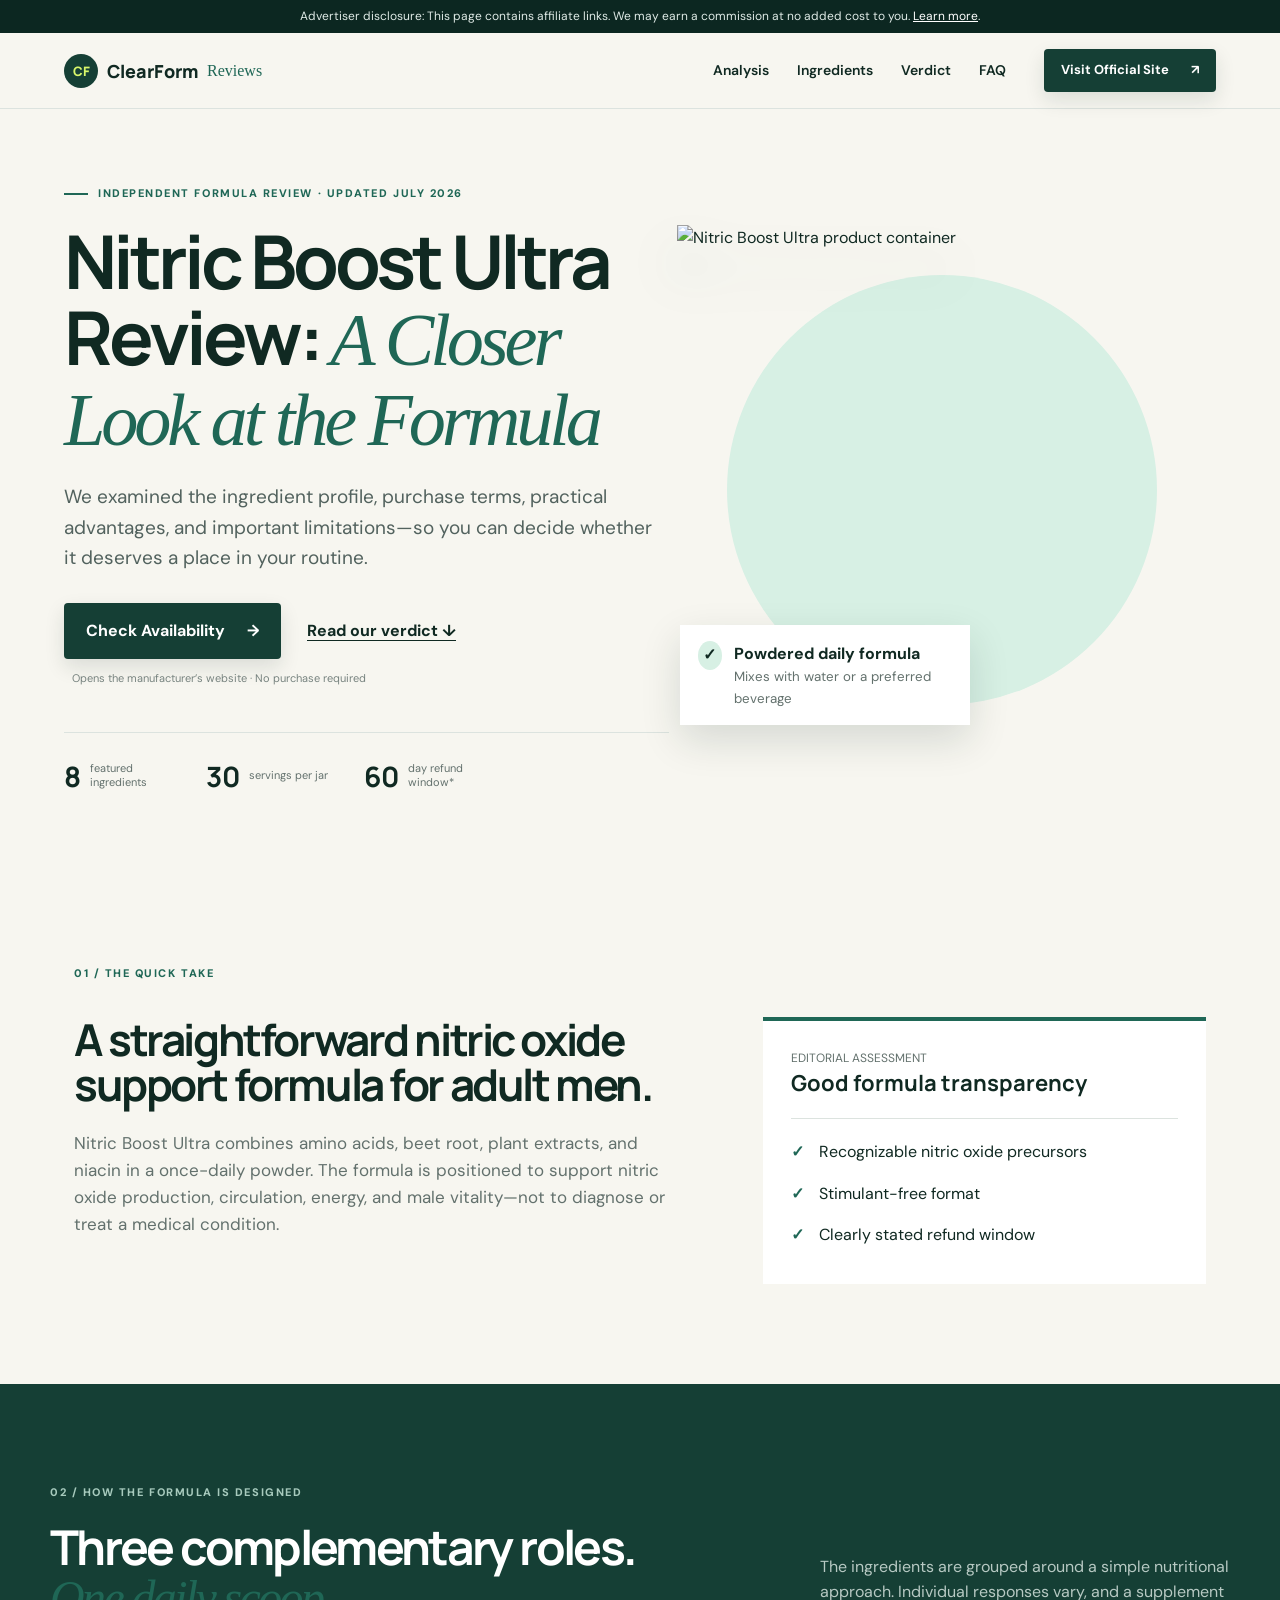
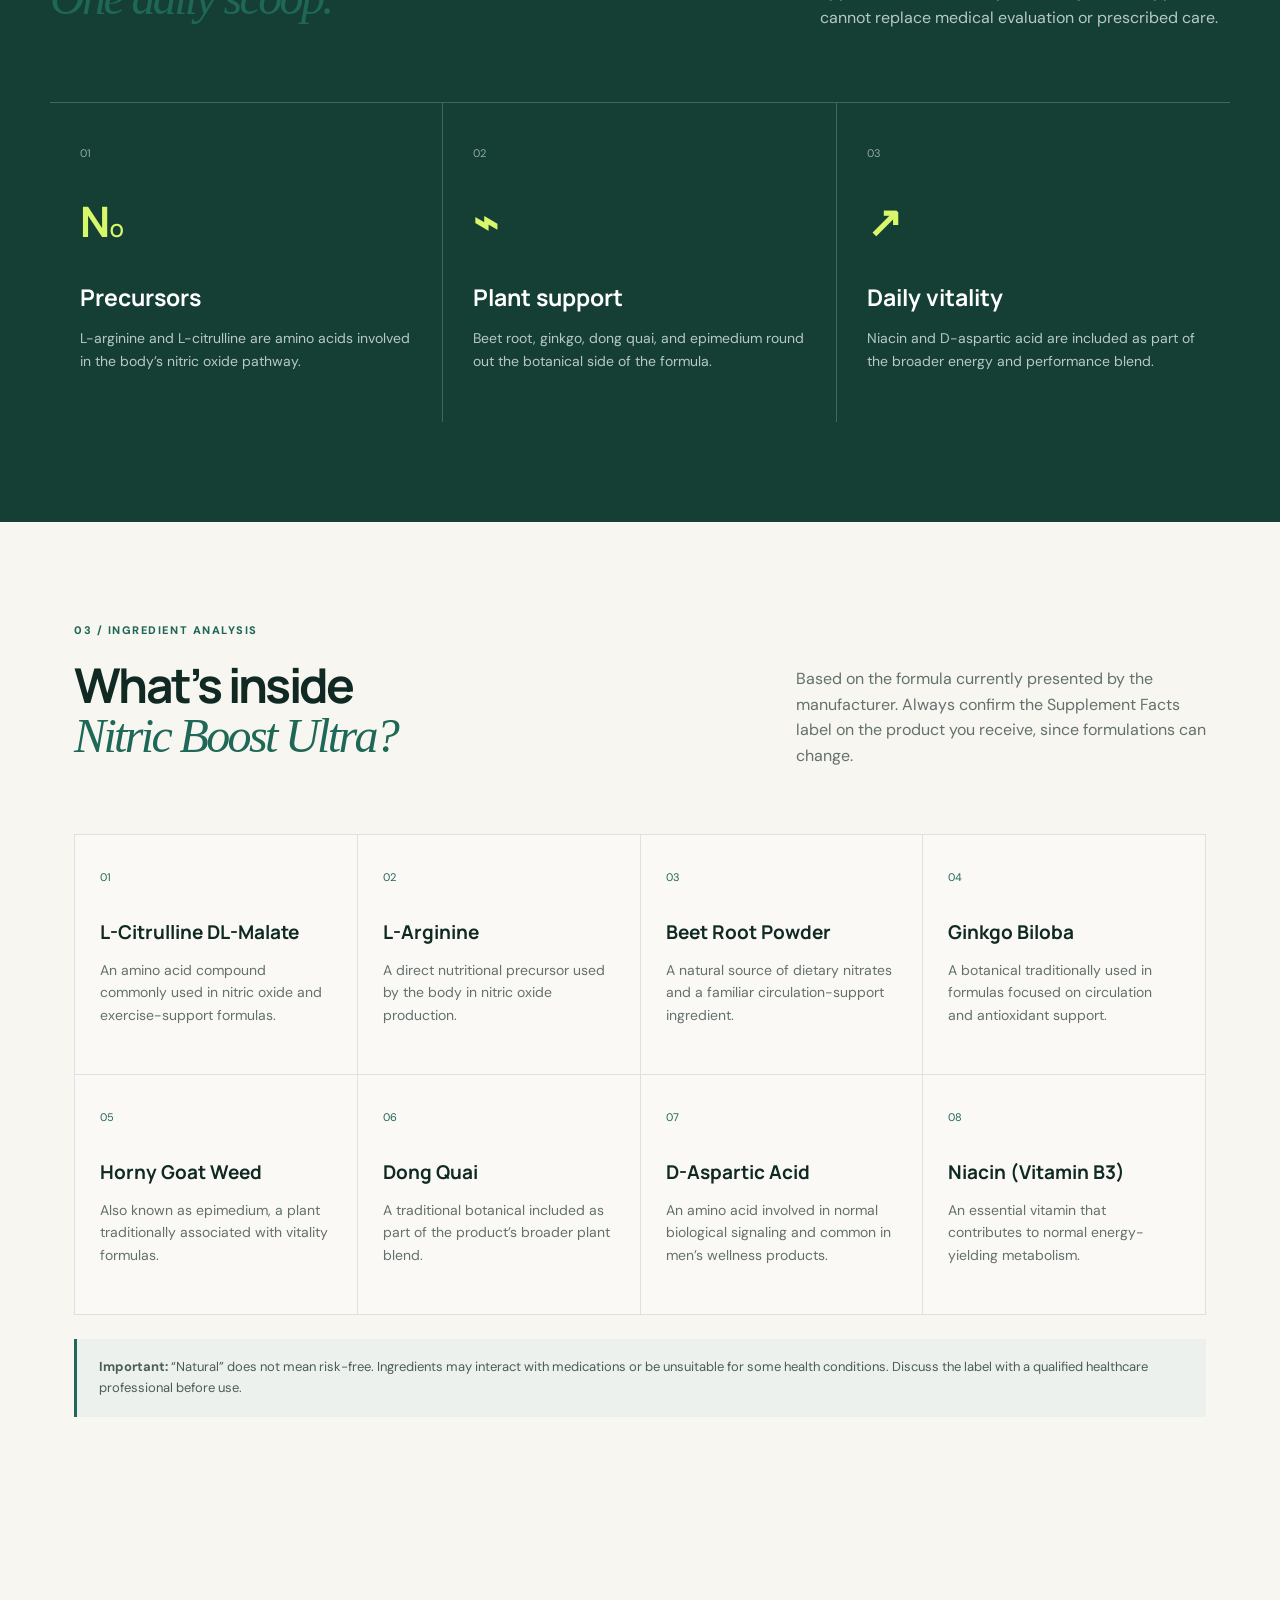
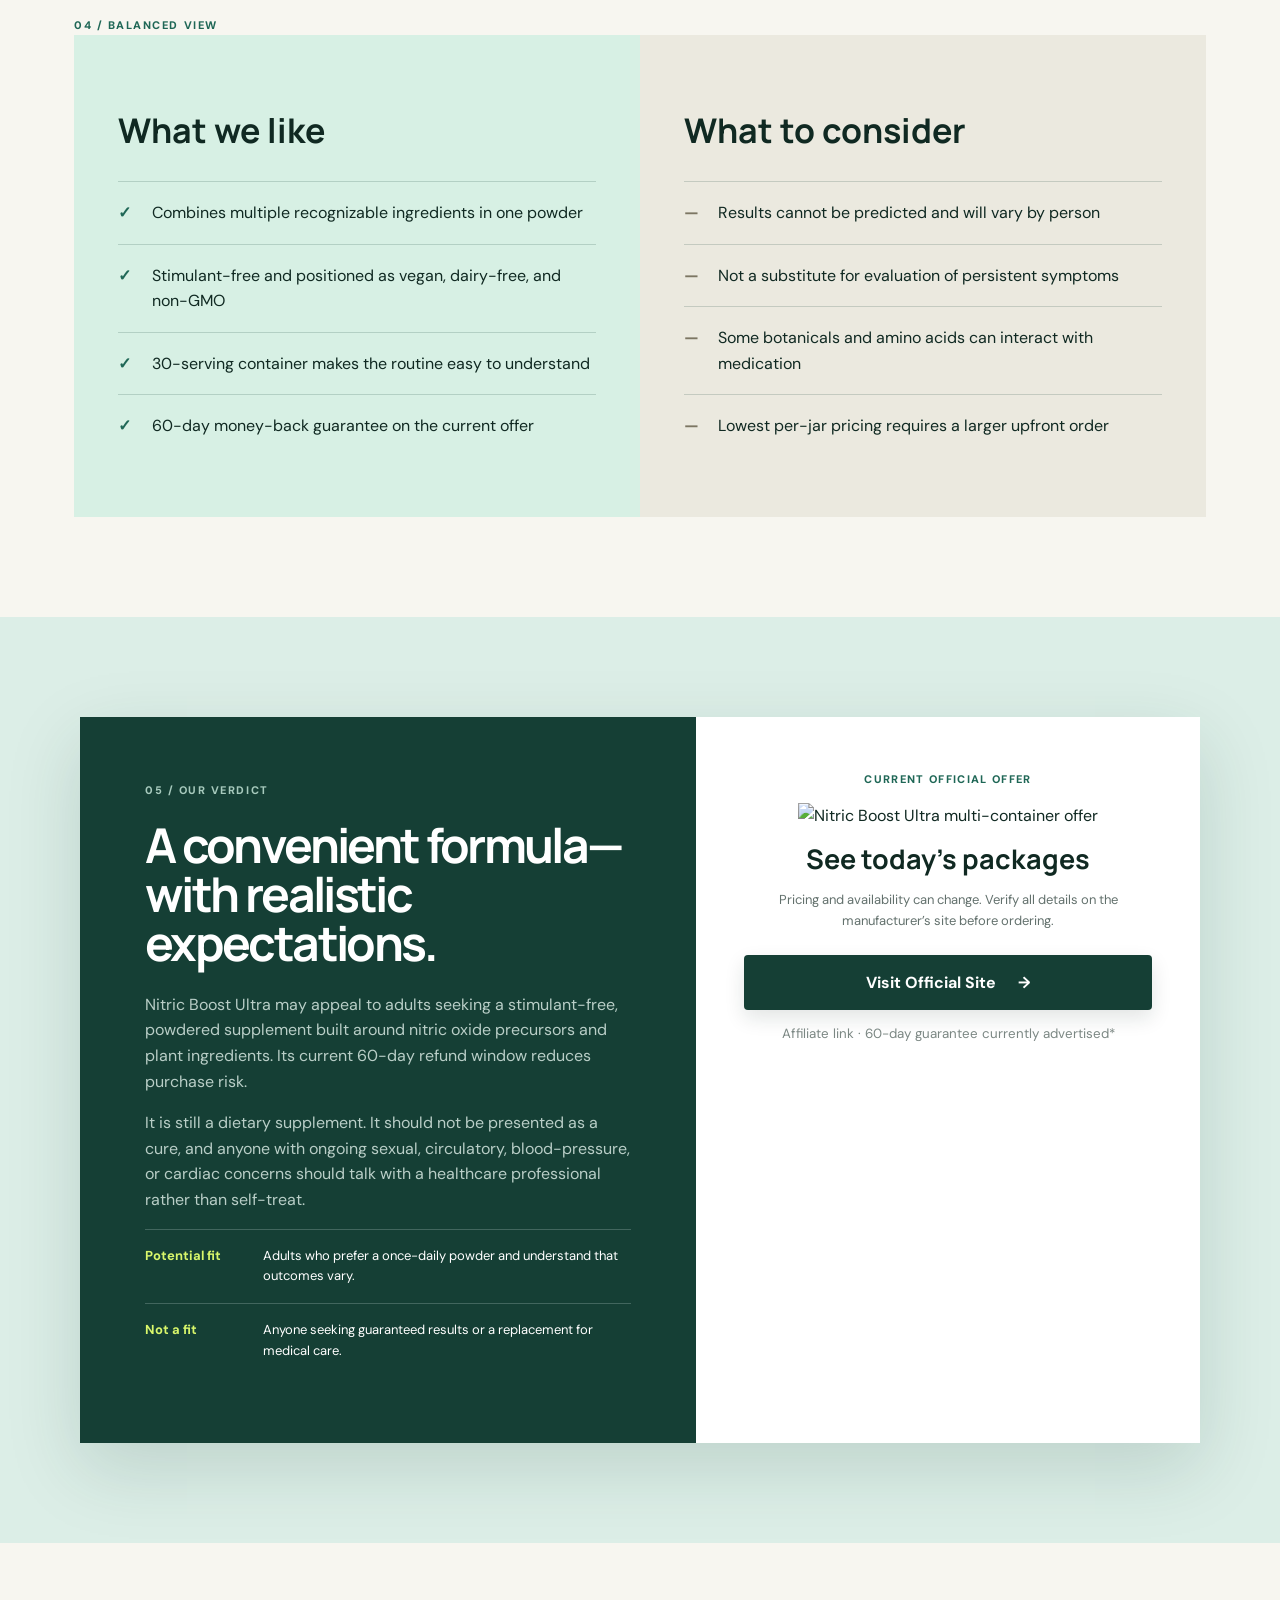
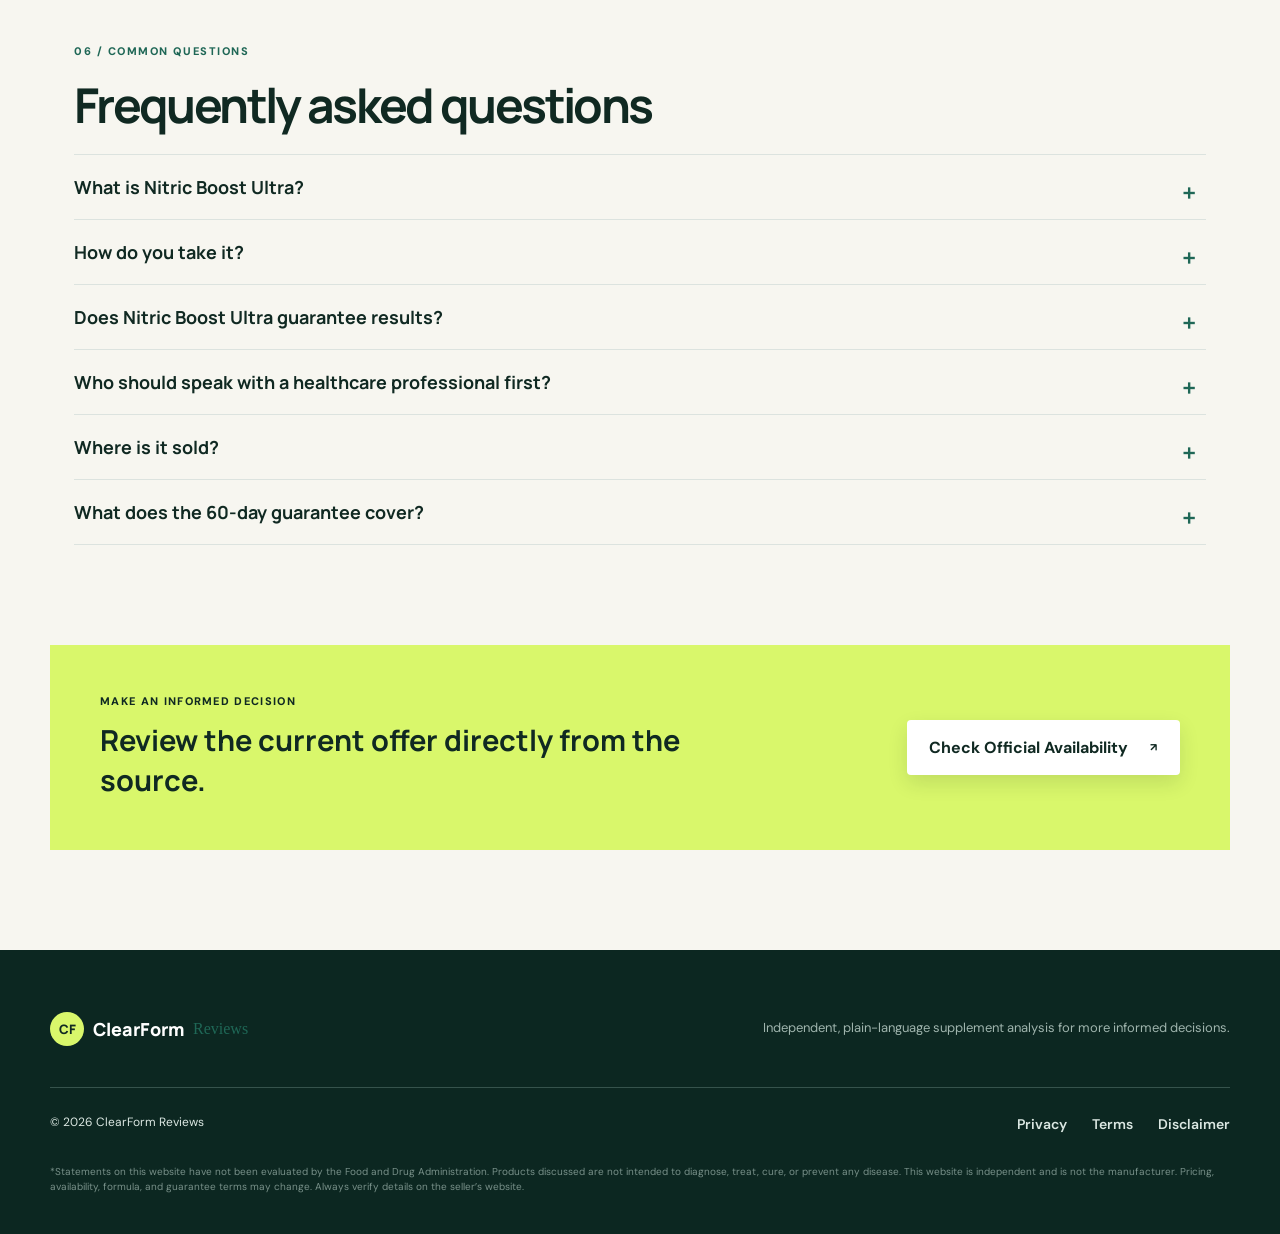
==== index.html @ 0494e561 "Add files via upload" ====
<!doctype html>
<html lang="en">
<head>
  <meta charset="utf-8">
  <meta name="viewport" content="width=device-width,initial-scale=1">
  <title>Nitric Boost Ultra Review (2026): Formula, Pros & Cons</title>
  <meta name="description" content="An independent Nitric Boost Ultra review covering its formula, ingredients, pricing, guarantee, pros, cons, and who should speak with a clinician first.">
  <meta name="robots" content="index,follow,max-image-preview:large">
  <link rel="canonical" href="https://primeusashop.com.br/">
  <meta property="og:title" content="Nitric Boost Ultra Review (2026)">
  <meta property="og:description" content="A clear, independent look at the formula, ingredients, value and limitations.">
  <meta property="og:type" content="article">
  <meta property="og:url" content="https://primeusashop.com.br/">
  <link rel="preconnect" href="https://fonts.googleapis.com">
  <link rel="preconnect" href="https://fonts.gstatic.com" crossorigin>
  <link href="https://fonts.googleapis.com/css2?family=DM+Sans:wght@400;500;600;700&family=Manrope:wght@600;700;800&display=swap" rel="stylesheet">
  <link rel="stylesheet" href="styles.css">
  <script type="application/ld+json">{"@context":"https://schema.org","@type":"Review","name":"Nitric Boost Ultra Review","itemReviewed":{"@type":"Product","name":"Nitric Boost Ultra","brand":{"@type":"Brand","name":"Nitric Boost"}},"author":{"@type":"Organization","name":"ClearForm Reviews"},"dateModified":"2026-07-21","reviewBody":"An independent editorial analysis of Nitric Boost Ultra's formula, buying terms, advantages, and limitations."}</script>
</head>
<body>
  <div class="disclosure">Advertiser disclosure: This page contains affiliate links. We may earn a commission at no added cost to you. <a href="disclaimer.html">Learn more</a>.</div>
  <header class="site-header">
    <a class="brand" href="index.html" aria-label="ClearForm Reviews home"><span>CF</span> ClearForm <em>Reviews</em></a>
    <nav aria-label="Main navigation">
      <a href="#analysis">Analysis</a><a href="#ingredients">Ingredients</a><a href="#verdict">Verdict</a><a href="#faq">FAQ</a>
    </nav>
    <a class="button button-small affiliate-link" href="https://getnitricboost.com/discovery?affiliate=garcia98sa&tid=review_header" rel="sponsored nofollow">Visit Official Site <span>↗</span></a>
    <button class="menu" aria-label="Open menu" aria-expanded="false">☰</button>
  </header>

  <main>
    <section class="hero">
      <div class="hero-copy">
        <div class="eyebrow"><span></span> Independent formula review · Updated July 2026</div>
        <h1>Nitric Boost Ultra Review: <em>A Closer Look at the Formula</em></h1>
        <p class="lede">We examined the ingredient profile, purchase terms, practical advantages, and important limitations—so you can decide whether it deserves a place in your routine.</p>
        <div class="hero-actions">
          <a class="button affiliate-link" href="https://getnitricboost.com/discovery?affiliate=garcia98sa&tid=review_hero" rel="sponsored nofollow">Check Availability <span>→</span></a>
          <a class="text-link" href="#verdict">Read our verdict ↓</a>
        </div>
        <p class="micro">Opens the manufacturer’s website · No purchase required</p>
        <div class="trust-row"><div><b>8</b><span>featured ingredients</span></div><div><b>30</b><span>servings per jar</span></div><div><b>60</b><span>day refund window*</span></div></div>
      </div>
      <div class="hero-visual">
        <div class="halo"></div>
        <img src="https://getnitricboost.com/images/affiliate/image1.webp" alt="Nitric Boost Ultra product container" width="560" height="560">
        <div class="fact-card"><span class="check">✓</span><div><b>Powdered daily formula</b><small>Mixes with water or a preferred beverage</small></div></div>
      </div>
    </section>

    <section class="quick-take" id="analysis">
      <div class="section-label">01 / The quick take</div>
      <div class="quick-grid">
        <div><h2>A straightforward nitric oxide support formula for adult men.</h2><p>Nitric Boost Ultra combines amino acids, beet root, plant extracts, and niacin in a once-daily powder. The formula is positioned to support nitric oxide production, circulation, energy, and male vitality—not to diagnose or treat a medical condition.</p></div>
        <aside>
          <div class="score"><span>Editorial assessment</span><b>Good formula transparency</b></div>
          <ul class="checks"><li>Recognizable nitric oxide precursors</li><li>Stimulant-free format</li><li>Clearly stated refund window</li></ul>
        </aside>
      </div>
    </section>

    <section class="how-it-works">
      <div class="section-label light">02 / How the formula is designed</div>
      <div class="section-head"><h2>Three complementary roles.<br><em>One daily scoop.</em></h2><p>The ingredients are grouped around a simple nutritional approach. Individual responses vary, and a supplement cannot replace medical evaluation or prescribed care.</p></div>
      <div class="steps">
        <article><span>01</span><div class="icon">N<span>O</span></div><h3>Precursors</h3><p>L-arginine and L-citrulline are amino acids involved in the body’s nitric oxide pathway.</p></article>
        <article><span>02</span><div class="icon">⌁</div><h3>Plant support</h3><p>Beet root, ginkgo, dong quai, and epimedium round out the botanical side of the formula.</p></article>
        <article><span>03</span><div class="icon">↗</div><h3>Daily vitality</h3><p>Niacin and D-aspartic acid are included as part of the broader energy and performance blend.</p></article>
      </div>
    </section>

    <section class="ingredients" id="ingredients">
      <div class="section-label">03 / Ingredient analysis</div>
      <div class="section-head dark"><h2>What’s inside<br><em>Nitric Boost Ultra?</em></h2><p>Based on the formula currently presented by the manufacturer. Always confirm the Supplement Facts label on the product you receive, since formulations can change.</p></div>
      <div class="ingredient-grid">
        <article><span>01</span><h3>L-Citrulline DL-Malate</h3><p>An amino acid compound commonly used in nitric oxide and exercise-support formulas.</p></article>
        <article><span>02</span><h3>L-Arginine</h3><p>A direct nutritional precursor used by the body in nitric oxide production.</p></article>
        <article><span>03</span><h3>Beet Root Powder</h3><p>A natural source of dietary nitrates and a familiar circulation-support ingredient.</p></article>
        <article><span>04</span><h3>Ginkgo Biloba</h3><p>A botanical traditionally used in formulas focused on circulation and antioxidant support.</p></article>
        <article><span>05</span><h3>Horny Goat Weed</h3><p>Also known as epimedium, a plant traditionally associated with vitality formulas.</p></article>
        <article><span>06</span><h3>Dong Quai</h3><p>A traditional botanical included as part of the product’s broader plant blend.</p></article>
        <article><span>07</span><h3>D-Aspartic Acid</h3><p>An amino acid involved in normal biological signaling and common in men’s wellness products.</p></article>
        <article><span>08</span><h3>Niacin (Vitamin B3)</h3><p>An essential vitamin that contributes to normal energy-yielding metabolism.</p></article>
      </div>
      <div class="note"><b>Important:</b> “Natural” does not mean risk-free. Ingredients may interact with medications or be unsuitable for some health conditions. Discuss the label with a qualified healthcare professional before use.</div>
    </section>

    <section class="pros-cons">
      <div class="section-label">04 / Balanced view</div>
      <div class="pc-grid">
        <div class="pros"><h2>What we like</h2><ul><li>Combines multiple recognizable ingredients in one powder</li><li>Stimulant-free and positioned as vegan, dairy-free, and non-GMO</li><li>30-serving container makes the routine easy to understand</li><li>60-day money-back guarantee on the current offer</li></ul></div>
        <div class="cons"><h2>What to consider</h2><ul><li>Results cannot be predicted and will vary by person</li><li>Not a substitute for evaluation of persistent symptoms</li><li>Some botanicals and amino acids can interact with medication</li><li>Lowest per-jar pricing requires a larger upfront order</li></ul></div>
      </div>
    </section>

    <section class="verdict" id="verdict">
      <div class="verdict-card">
        <div class="verdict-copy"><div class="section-label light">05 / Our verdict</div><h2>A convenient formula—with realistic expectations.</h2><p>Nitric Boost Ultra may appeal to adults seeking a stimulant-free, powdered supplement built around nitric oxide precursors and plant ingredients. Its current 60-day refund window reduces purchase risk.</p><p>It is still a dietary supplement. It should not be presented as a cure, and anyone with ongoing sexual, circulatory, blood-pressure, or cardiac concerns should talk with a healthcare professional rather than self-treat.</p><div class="fit"><b>Potential fit</b><span>Adults who prefer a once-daily powder and understand that outcomes vary.</span></div><div class="fit"><b>Not a fit</b><span>Anyone seeking guaranteed results or a replacement for medical care.</span></div></div>
        <div class="offer">
          <span class="offer-kicker">Current official offer</span>
          <img src="https://getnitricboost.com/images/affiliate/image2.webp" alt="Nitric Boost Ultra multi-container offer" width="420" height="290" loading="lazy">
          <h3>See today’s packages</h3><p>Pricing and availability can change. Verify all details on the manufacturer’s site before ordering.</p>
          <a class="button button-full affiliate-link" href="https://getnitricboost.com/discovery?affiliate=garcia98sa&tid=review_verdict" rel="sponsored nofollow">Visit Official Site <span>→</span></a>
          <small>Affiliate link · 60-day guarantee currently advertised*</small>
        </div>
      </div>
    </section>

    <section class="faq" id="faq">
      <div class="section-label">06 / Common questions</div><h2>Frequently asked questions</h2>
      <div class="accordion">
        <details><summary>What is Nitric Boost Ultra?</summary><p>It is a powdered dietary supplement marketed to adult men, formulated with amino acids, beet root, botanicals, and niacin to support nitric oxide production, circulation, energy, and vitality.</p></details>
        <details><summary>How do you take it?</summary><p>The current product directions describe one scoop mixed with approximately eight ounces of water or another beverage. Follow the label on the container you receive.</p></details>
        <details><summary>Does Nitric Boost Ultra guarantee results?</summary><p>No. No dietary supplement can guarantee a specific outcome, and individual responses vary. The purchase guarantee concerns eligibility for a refund—not a guarantee of health results.</p></details>
        <details><summary>Who should speak with a healthcare professional first?</summary><p>Anyone taking prescription or over-the-counter medication, managing a health condition, preparing for surgery, or concerned about persistent symptoms should consult a qualified healthcare professional before use.</p></details>
        <details><summary>Where is it sold?</summary><p>The manufacturer currently sells it through its own website. This review links to that site; we do not process orders, payments, shipping, or refunds.</p></details>
        <details><summary>What does the 60-day guarantee cover?</summary><p>The manufacturer currently advertises a 60-day money-back guarantee. Terms, eligibility, and refund handling are controlled by the seller, so review the current policy on the official site before purchasing.</p></details>
      </div>
    </section>

    <section class="final-cta"><div><span>Make an informed decision</span><h2>Review the current offer directly from the source.</h2></div><a class="button button-light affiliate-link" href="https://getnitricboost.com/discovery?affiliate=garcia98sa&tid=review_footer" rel="sponsored nofollow">Check Official Availability <span>↗</span></a></section>
  </main>

  <footer><div class="footer-top"><a class="brand invert" href="index.html"><span>CF</span> ClearForm <em>Reviews</em></a><p>Independent, plain-language supplement analysis for more informed decisions.</p></div><div class="footer-bottom"><span>© 2026 ClearForm Reviews</span><nav><a href="privacy.html">Privacy</a><a href="terms.html">Terms</a><a href="disclaimer.html">Disclaimer</a></nav></div><p class="legal-note">*Statements on this website have not been evaluated by the Food and Drug Administration. Products discussed are not intended to diagnose, treat, cure, or prevent any disease. This website is independent and is not the manufacturer. Pricing, availability, formula, and guarantee terms may change. Always verify details on the seller’s website.</p></footer>
  <div class="mobile-bar"><div><small>Read the full review</small><b>See current offer</b></div><a class="button affiliate-link" href="https://getnitricboost.com/discovery?affiliate=garcia98sa&tid=review_mobile" rel="sponsored nofollow">Official Site →</a></div>
  <script src="script.js" defer></script>
</body></html>
---- styles.css ----
:root{--ink:#102922;--forest:#153f35;--green:#1f6756;--mint:#d7f0e4;--lime:#d9f76b;--cream:#f7f6f0;--paper:#fff;--muted:#63716d;--line:#dce3df;--serif:Georgia,'Times New Roman',serif}*{box-sizing:border-box}html{scroll-behavior:smooth}body{margin:0;color:var(--ink);background:var(--cream);font-family:'DM Sans',Arial,sans-serif;line-height:1.6}.disclosure{font-size:12px;text-align:center;background:#0c2721;color:#dfeae6;padding:7px 20px}.disclosure a{color:#fff}.site-header{height:76px;display:flex;align-items:center;gap:38px;padding:0 max(24px,5vw);background:rgba(247,246,240,.96);border-bottom:1px solid var(--line);position:sticky;top:0;z-index:20;backdrop-filter:blur(10px)}.brand{display:flex;align-items:center;gap:9px;text-decoration:none;color:var(--ink);font:800 18px Manrope,sans-serif;white-space:nowrap}.brand>span{display:grid;place-items:center;width:34px;height:34px;border-radius:50%;background:var(--forest);color:var(--lime);font-size:13px}.brand em{font:400 16px var(--serif);color:var(--green)}.site-header nav{display:flex;gap:28px;margin-left:auto}.site-header nav a,footer a{color:inherit;text-decoration:none;font-size:14px;font-weight:600}.site-header nav a:hover{text-decoration:underline}.button{display:inline-flex;align-items:center;justify-content:center;gap:22px;border-radius:4px;padding:15px 22px;background:var(--forest);color:#fff;text-decoration:none;font-weight:700;box-shadow:0 8px 20px rgba(16,41,34,.12);transition:.2s}.button:hover{background:var(--green);transform:translateY(-1px)}.button-small{padding:11px 17px;font-size:13px}.menu{display:none;border:0;background:transparent;font-size:24px}.hero{min-height:680px;display:grid;grid-template-columns:1.05fr .95fr;max-width:1320px;margin:auto;padding:76px 5vw 70px;align-items:center;overflow:hidden}.hero-copy{max-width:700px}.eyebrow,.section-label{text-transform:uppercase;letter-spacing:.14em;font-size:11px;font-weight:800;color:var(--green);display:flex;align-items:center;gap:10px}.eyebrow span{width:24px;border-top:2px solid}.hero h1,.section-head h2,.quick-take h2,.faq>h2,.verdict h2{font:700 clamp(46px,5.8vw,78px)/1.03 Manrope,sans-serif;letter-spacing:-.055em;margin:20px 0 24px}.hero h1 em,.section-head h2 em{font-family:var(--serif);font-weight:400;color:var(--green)}.lede{font-size:19px;color:#52625e;max-width:640px}.hero-actions{display:flex;align-items:center;gap:26px;margin-top:30px}.text-link{font-weight:700;color:var(--ink);text-underline-offset:4px}.micro{font-size:11px;color:#77837f;margin-left:8px}.trust-row{display:flex;gap:36px;margin-top:44px;padding-top:24px;border-top:1px solid var(--line)}.trust-row div{display:flex;align-items:center;gap:9px}.trust-row b{font:700 28px Manrope}.trust-row span{max-width:80px;font-size:11px;line-height:1.2;color:var(--muted)}.hero-visual{position:relative;min-height:540px;display:grid;place-items:center}.hero-visual .halo{position:absolute;width:430px;height:430px;border-radius:50%;background:var(--mint)}.hero-visual img{position:relative;z-index:1;width:min(100%,530px);height:auto;object-fit:contain;filter:drop-shadow(0 30px 24px rgba(21,63,53,.18))}.fact-card{position:absolute;bottom:35px;left:2%;z-index:2;background:#fff;padding:16px 18px;display:flex;gap:12px;box-shadow:0 15px 40px rgba(16,41,34,.14);max-width:290px}.fact-card .check{width:29px;height:29px;display:grid;place-items:center;background:var(--mint);border-radius:50%;font-weight:800}.fact-card div{display:flex;flex-direction:column}.fact-card small{color:var(--muted)}.quick-take,.ingredients,.pros-cons,.faq{max-width:1180px;margin:auto;padding:100px 24px}.quick-grid{display:grid;grid-template-columns:1.15fr .85fr;gap:90px;margin-top:35px}.quick-take h2{font-size:44px;margin:0 0 22px}.quick-grid p{color:var(--muted);font-size:17px}.quick-grid aside{background:#fff;border-top:4px solid var(--green);padding:28px}.score{display:flex;flex-direction:column;border-bottom:1px solid var(--line);padding-bottom:20px}.score span{font-size:12px;color:var(--muted);text-transform:uppercase}.score b{font:700 22px Manrope}.checks{list-style:none;padding:12px 0 0;margin:0}.checks li{padding:8px 0 8px 28px;position:relative}.checks li:before{content:'✓';position:absolute;left:0;color:var(--green);font-weight:800}.how-it-works{background:var(--forest);color:#fff;padding:100px max(24px,calc((100vw - 1180px)/2))}.section-label.light{color:#a7cabd}.section-head{display:flex;align-items:end;justify-content:space-between;gap:60px}.section-head h2{font-size:48px}.section-head p{max-width:410px;color:#b7c9c3}.steps{display:grid;grid-template-columns:repeat(3,1fr);margin-top:55px;border-top:1px solid #42665e}.steps article{padding:36px 30px;border-right:1px solid #42665e;position:relative}.steps article:last-child{border:0}.steps article>span{font-size:11px;color:#92aaa3}.icon{height:74px;margin-top:28px;font:700 42px Manrope;color:var(--lime)}.icon span{font-size:18px}.steps h3{font:700 23px Manrope;margin:15px 0 8px}.steps p{color:#b7c9c3;font-size:14px}.section-head.dark p{color:var(--muted)}.ingredient-grid{display:grid;grid-template-columns:repeat(4,1fr);margin-top:50px;border-top:1px solid var(--line);border-left:1px solid var(--line)}.ingredient-grid article{min-height:240px;padding:28px 25px;border-right:1px solid var(--line);border-bottom:1px solid var(--line);background:rgba(255,255,255,.35)}.ingredient-grid article>span{font-size:11px;color:var(--green)}.ingredient-grid h3{font:700 19px Manrope;margin:30px 0 10px}.ingredient-grid p{font-size:14px;color:var(--muted)}.note{margin-top:24px;padding:18px 22px;border-left:3px solid var(--green);background:#ecf1ee;font-size:13px;color:#4c5d58}.pc-grid{display:grid;grid-template-columns:1fr 1fr}.pc-grid>div{padding:44px}.pc-grid h2{font:700 34px Manrope}.pc-grid ul{padding:0;list-style:none}.pc-grid li{border-top:1px solid rgba(21,63,53,.18);padding:18px 0 18px 34px;position:relative}.pc-grid li:before{position:absolute;left:0;font-weight:800}.pros{background:var(--mint)}.pros li:before{content:'✓';color:var(--green)}.cons{background:#ebe9df}.cons li:before{content:'—';color:#7c7663}.verdict{background:#dceee7;padding:100px 24px}.verdict-card{max-width:1120px;margin:auto;background:var(--forest);color:#fff;display:grid;grid-template-columns:1.1fr .9fr;box-shadow:0 25px 70px rgba(15,53,44,.15)}.verdict-copy{padding:65px}.verdict h2{font-size:48px}.verdict-copy>p{color:#b9cec7}.fit{display:grid;grid-template-columns:100px 1fr;gap:18px;border-top:1px solid #42665e;padding:16px 0;font-size:13px}.fit b{color:var(--lime)}.offer{background:#fff;color:var(--ink);padding:48px;text-align:center}.offer-kicker{text-transform:uppercase;font-weight:800;letter-spacing:.12em;color:var(--green);font-size:11px}.offer img{width:100%;height:240px;object-fit:contain;margin:12px 0}.offer h3{font:700 27px Manrope;margin:0}.offer p{font-size:13px;color:var(--muted)}.button-full{width:100%;margin:10px 0}.offer small{color:#7b8783}.faq>h2{font-size:48px}.accordion{border-top:1px solid var(--line)}details{border-bottom:1px solid var(--line);padding:20px 0}summary{list-style:none;cursor:pointer;font:700 18px Manrope;padding-right:40px;position:relative}summary::-webkit-details-marker{display:none}summary:after{content:'+';position:absolute;right:10px;font-size:25px;color:var(--green)}details[open] summary:after{content:'−'}details p{max-width:800px;color:var(--muted)}.final-cta{background:var(--lime);max-width:1180px;margin:0 auto 100px;padding:42px 50px;display:flex;align-items:center;justify-content:space-between;gap:40px}.final-cta span{font-size:11px;text-transform:uppercase;font-weight:800;letter-spacing:.12em}.final-cta h2{font:700 29px Manrope;max-width:630px;margin:8px 0}.button-light{background:#fff;color:var(--ink);white-space:nowrap}footer{background:#0c2721;color:#dbe7e2;padding:55px max(24px,calc((100vw - 1180px)/2)) 30px}.brand.invert{color:#fff}.brand.invert>span{background:var(--lime);color:var(--ink)}.footer-top{display:flex;justify-content:space-between;align-items:center;padding-bottom:35px;border-bottom:1px solid #36534c}.footer-top p{font-size:13px;color:#9fb4ad}.footer-bottom{display:flex;justify-content:space-between;padding-top:25px;font-size:12px}.footer-bottom nav{display:flex;gap:25px}.legal-note{font-size:10px;line-height:1.5;color:#789089;margin-top:28px}.mobile-bar{display:none}.legal-page{max-width:820px;margin:70px auto 120px;padding:0 24px}.legal-page h1{font:700 52px Manrope;letter-spacing:-.04em}.legal-page h2{font:700 23px Manrope;margin-top:36px}.legal-page p,.legal-page li{color:#586762}.legal-page a{color:var(--green)}
@media(max-width:900px){.site-header nav,.site-header>.button-small{display:none}.menu{display:block;margin-left:auto}.site-header.open nav{display:flex;position:absolute;top:76px;left:0;right:0;background:var(--cream);flex-direction:column;padding:24px}.hero{grid-template-columns:1fr;padding-top:55px}.hero-visual{min-height:420px}.quick-grid,.verdict-card{grid-template-columns:1fr}.section-head{display:block}.ingredient-grid{grid-template-columns:repeat(2,1fr)}.steps{grid-template-columns:1fr}.steps article{border-right:0;border-bottom:1px solid #42665e}.pc-grid{grid-template-columns:1fr}.final-cta{margin-bottom:0}.mobile-bar{display:flex;position:fixed;z-index:30;bottom:0;left:0;right:0;background:#fff;border-top:1px solid var(--line);padding:10px 16px;align-items:center;justify-content:space-between}.mobile-bar div{display:flex;flex-direction:column}.mobile-bar small{font-size:10px;color:var(--muted)}.mobile-bar b{font-size:13px}.mobile-bar .button{padding:10px 14px;font-size:12px}footer{padding-bottom:90px}}
@media(max-width:600px){.site-header{height:66px;padding:0 18px}.disclosure{text-align:left;padding:7px 14px}.brand em{display:none}.hero{padding:42px 20px 55px}.hero h1{font-size:43px}.lede{font-size:17px}.hero-actions{align-items:stretch;flex-direction:column;gap:14px}.text-link{text-align:center}.trust-row{gap:14px;justify-content:space-between}.trust-row div{display:block}.hero-visual{min-height:340px}.hero-visual .halo{width:300px;height:300px}.fact-card{bottom:5px}.quick-take,.ingredients,.pros-cons,.faq{padding:75px 20px}.quick-take h2,.section-head h2,.faq>h2,.verdict h2{font-size:37px}.quick-grid{gap:35px}.how-it-works{padding:75px 20px}.ingredient-grid{grid-template-columns:1fr}.ingredient-grid article{min-height:auto}.pc-grid>div{padding:32px 25px}.verdict{padding:60px 12px}.verdict-copy,.offer{padding:36px 25px}.final-cta{padding:35px 24px;display:block}.final-cta .button{margin-top:18px;width:100%}.footer-top{display:block}.footer-top p{margin-top:20px}.footer-bottom{gap:20px;flex-direction:column}.legal-page h1{font-size:40px}}
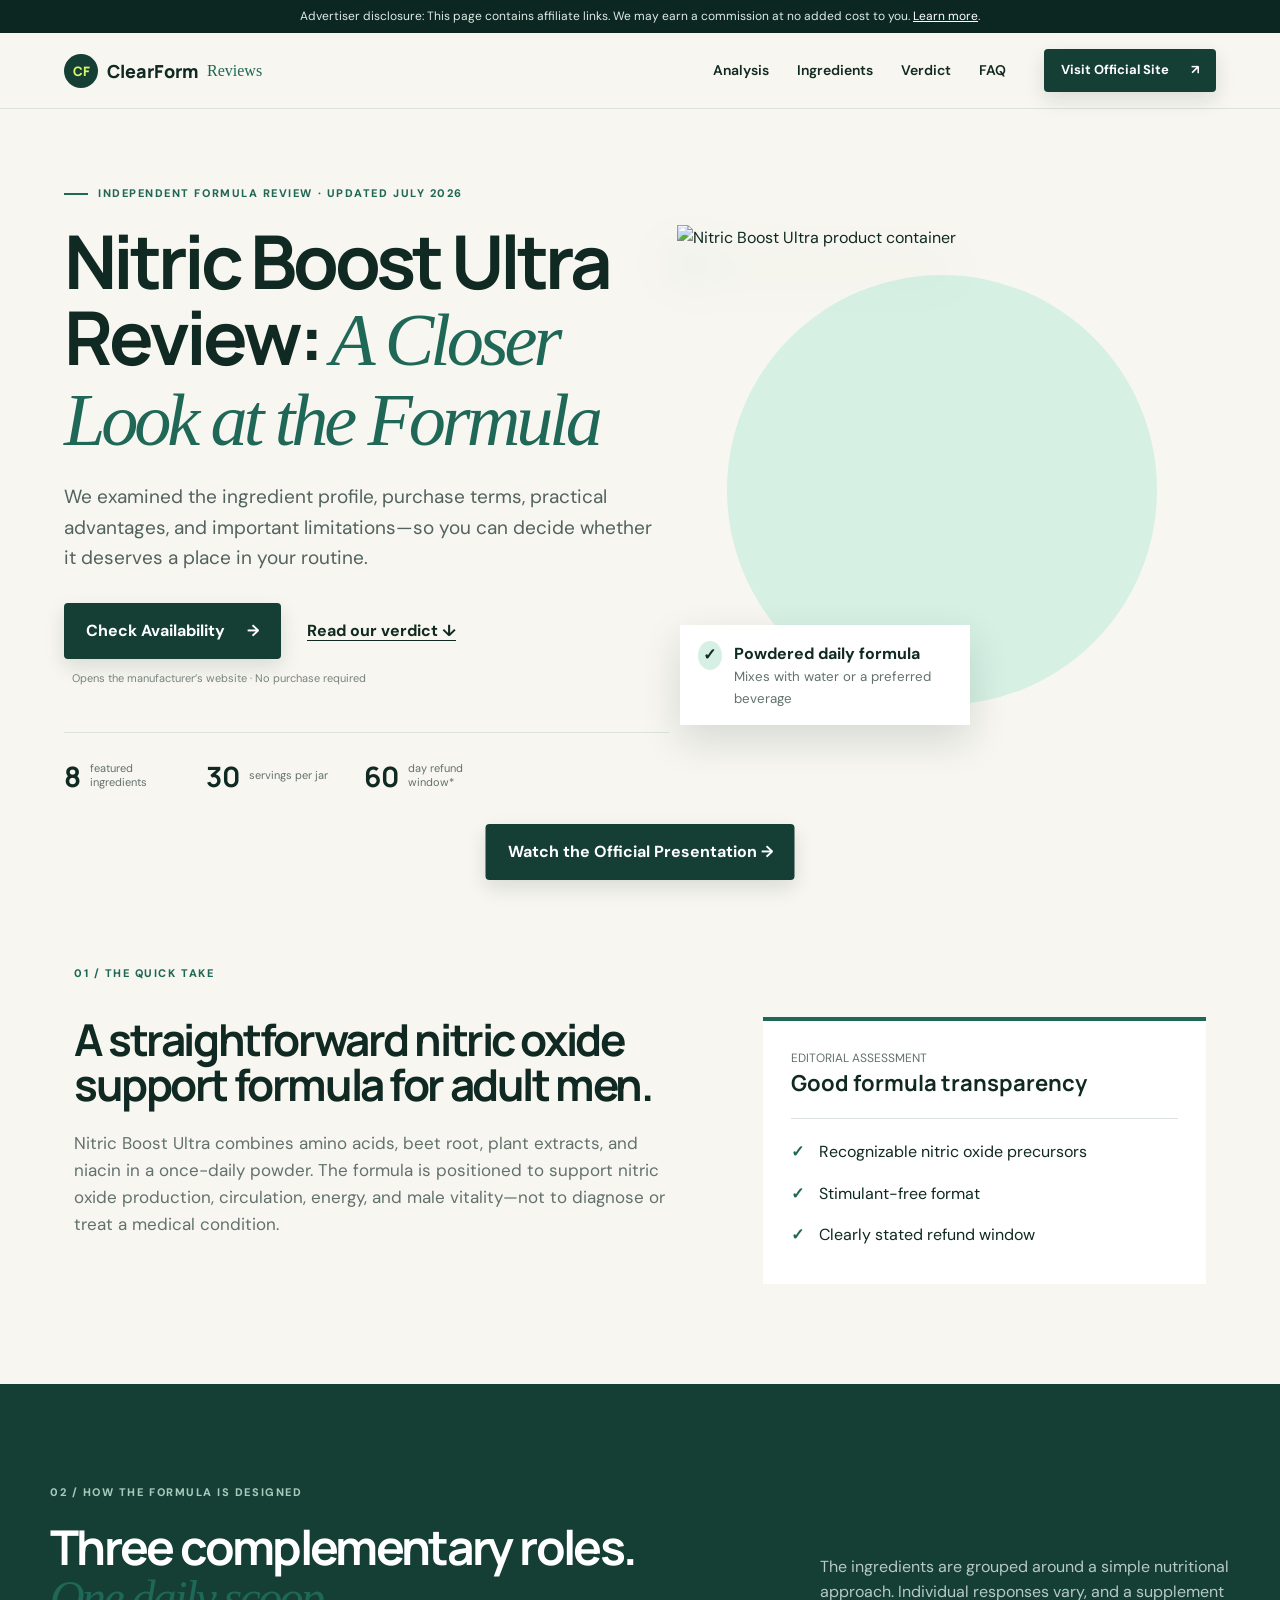
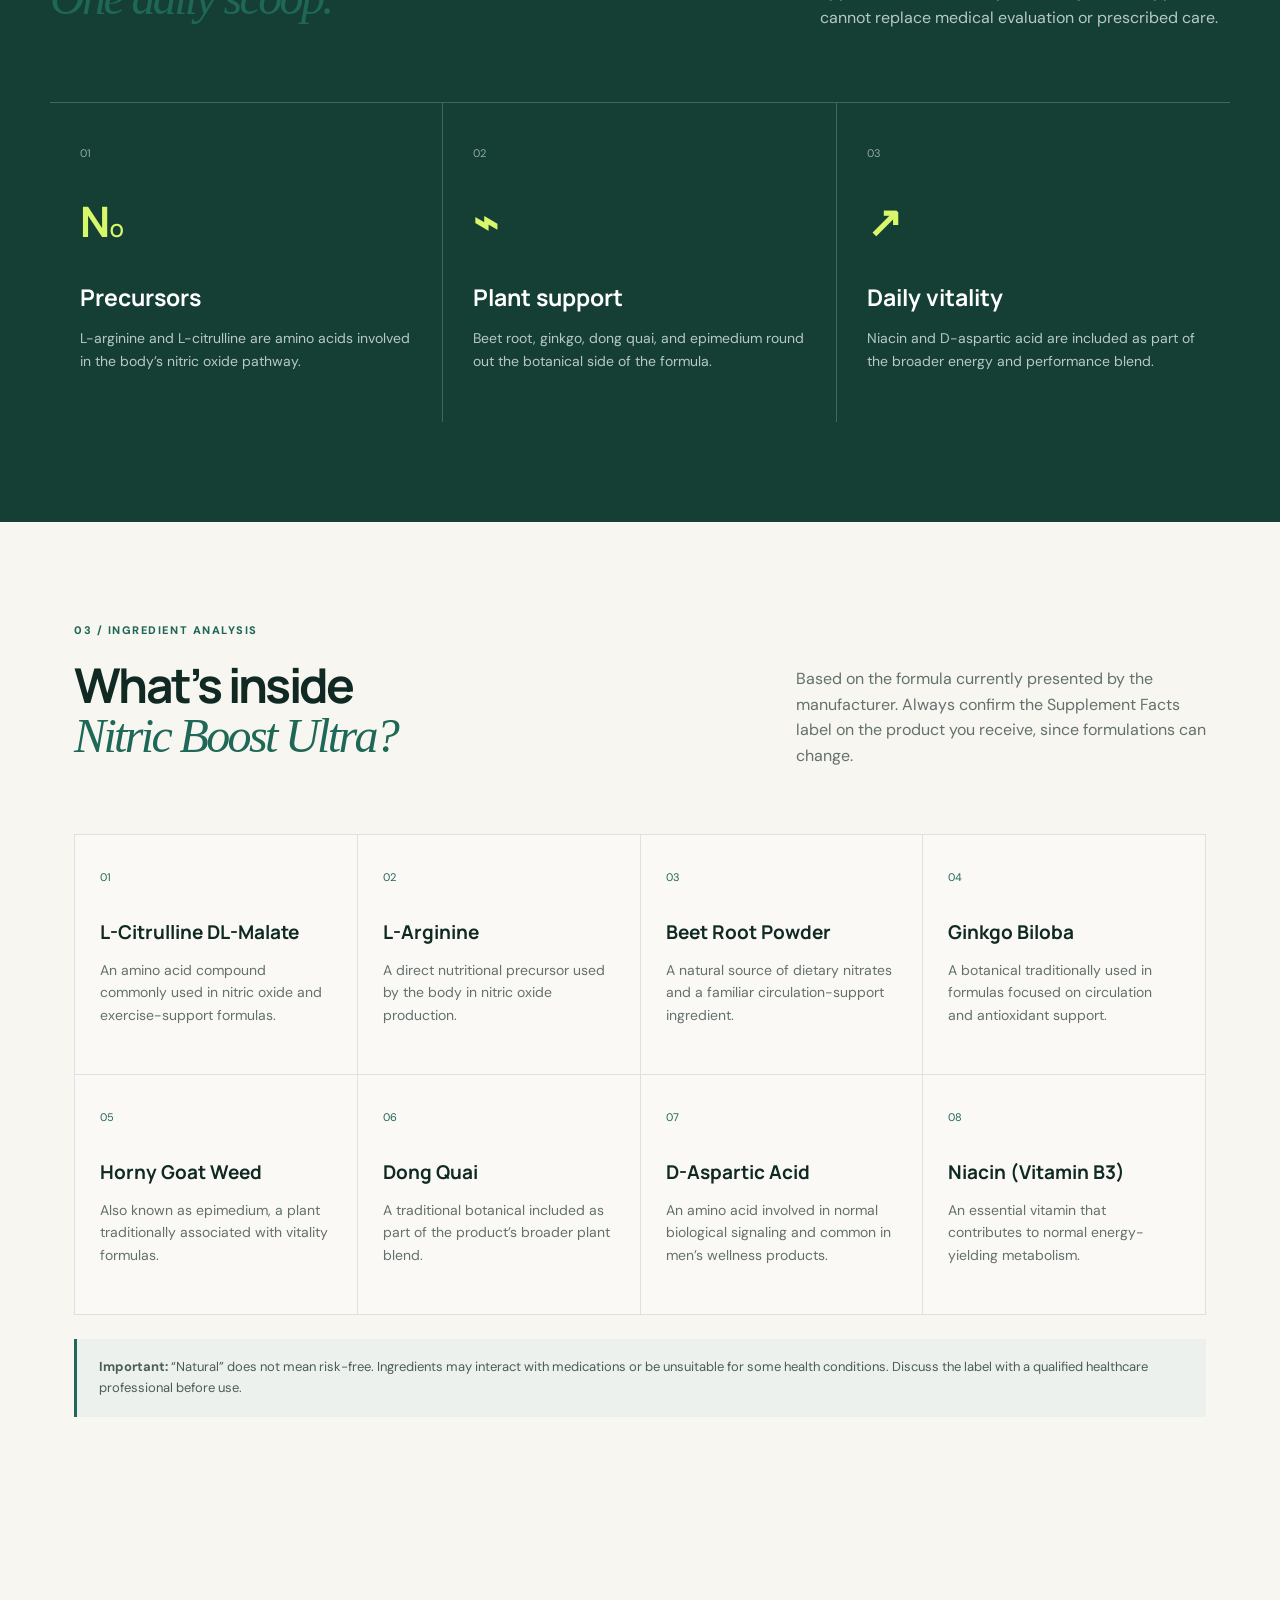
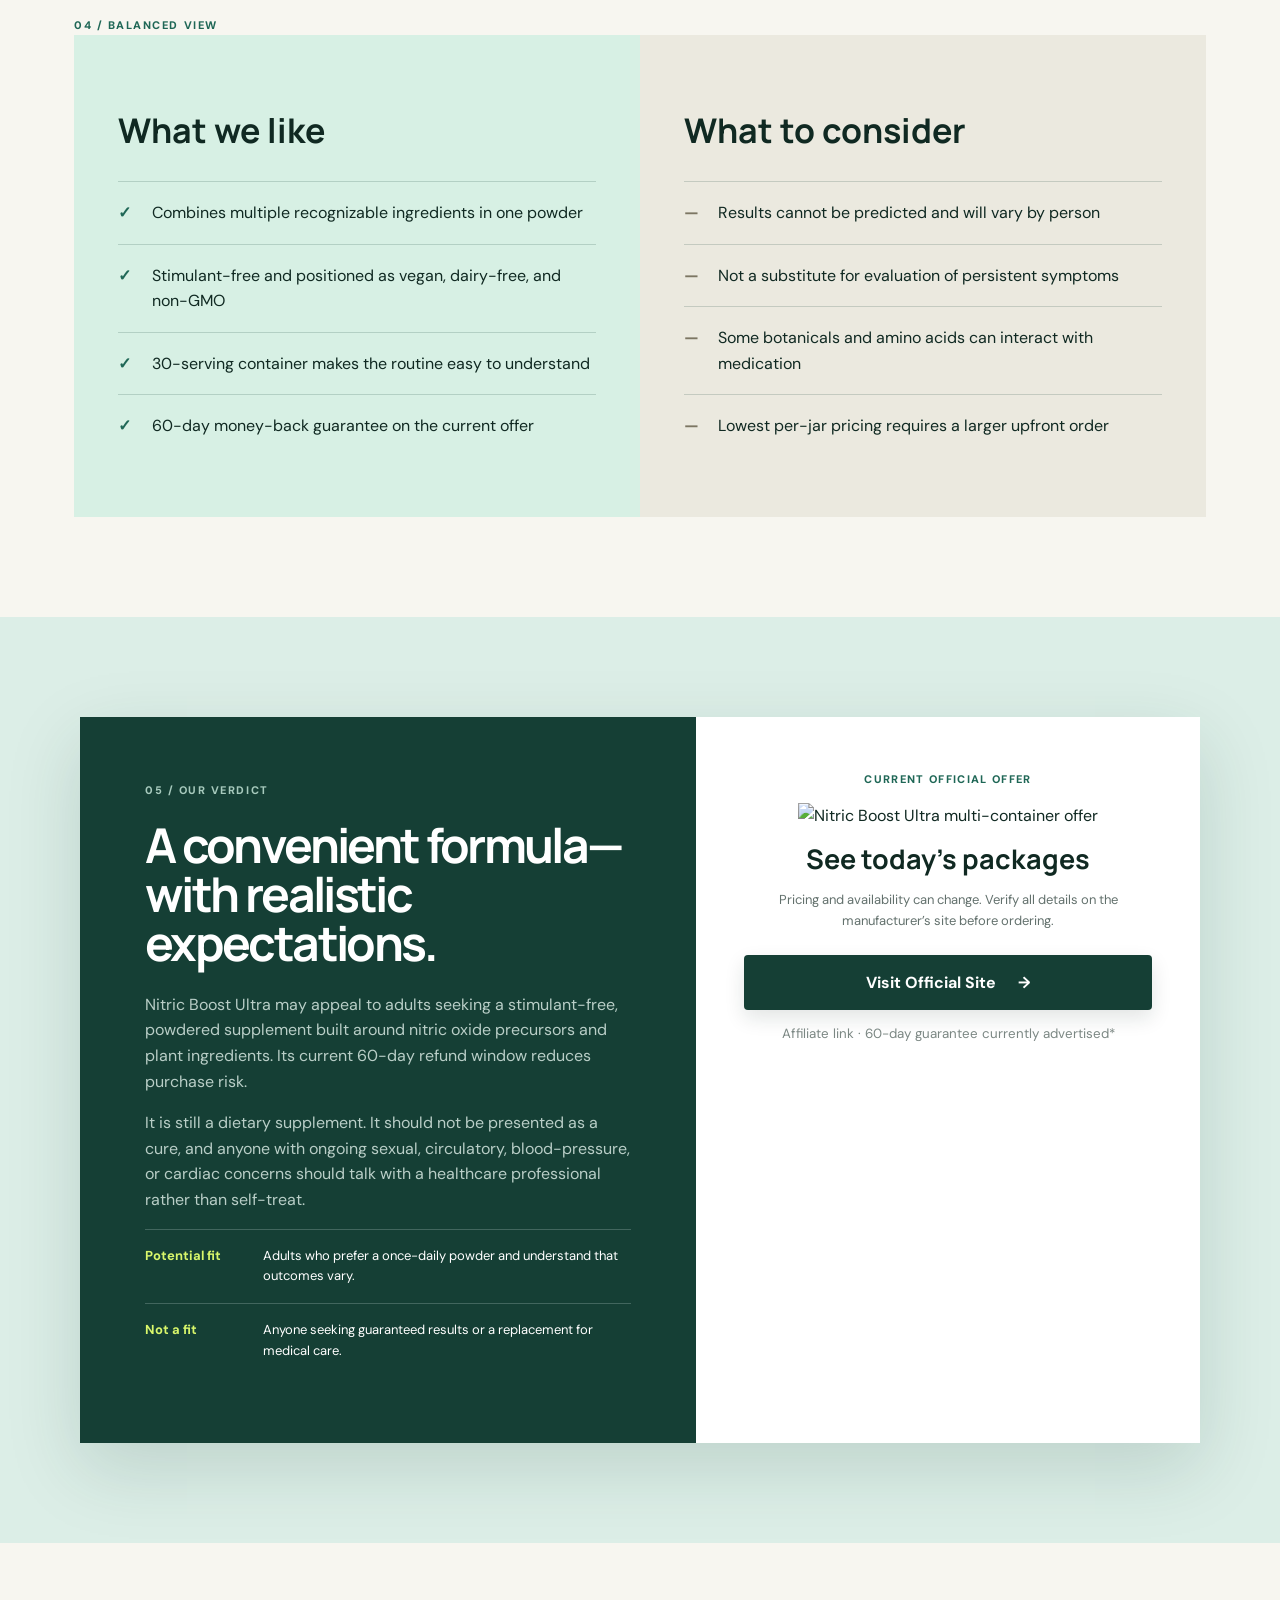
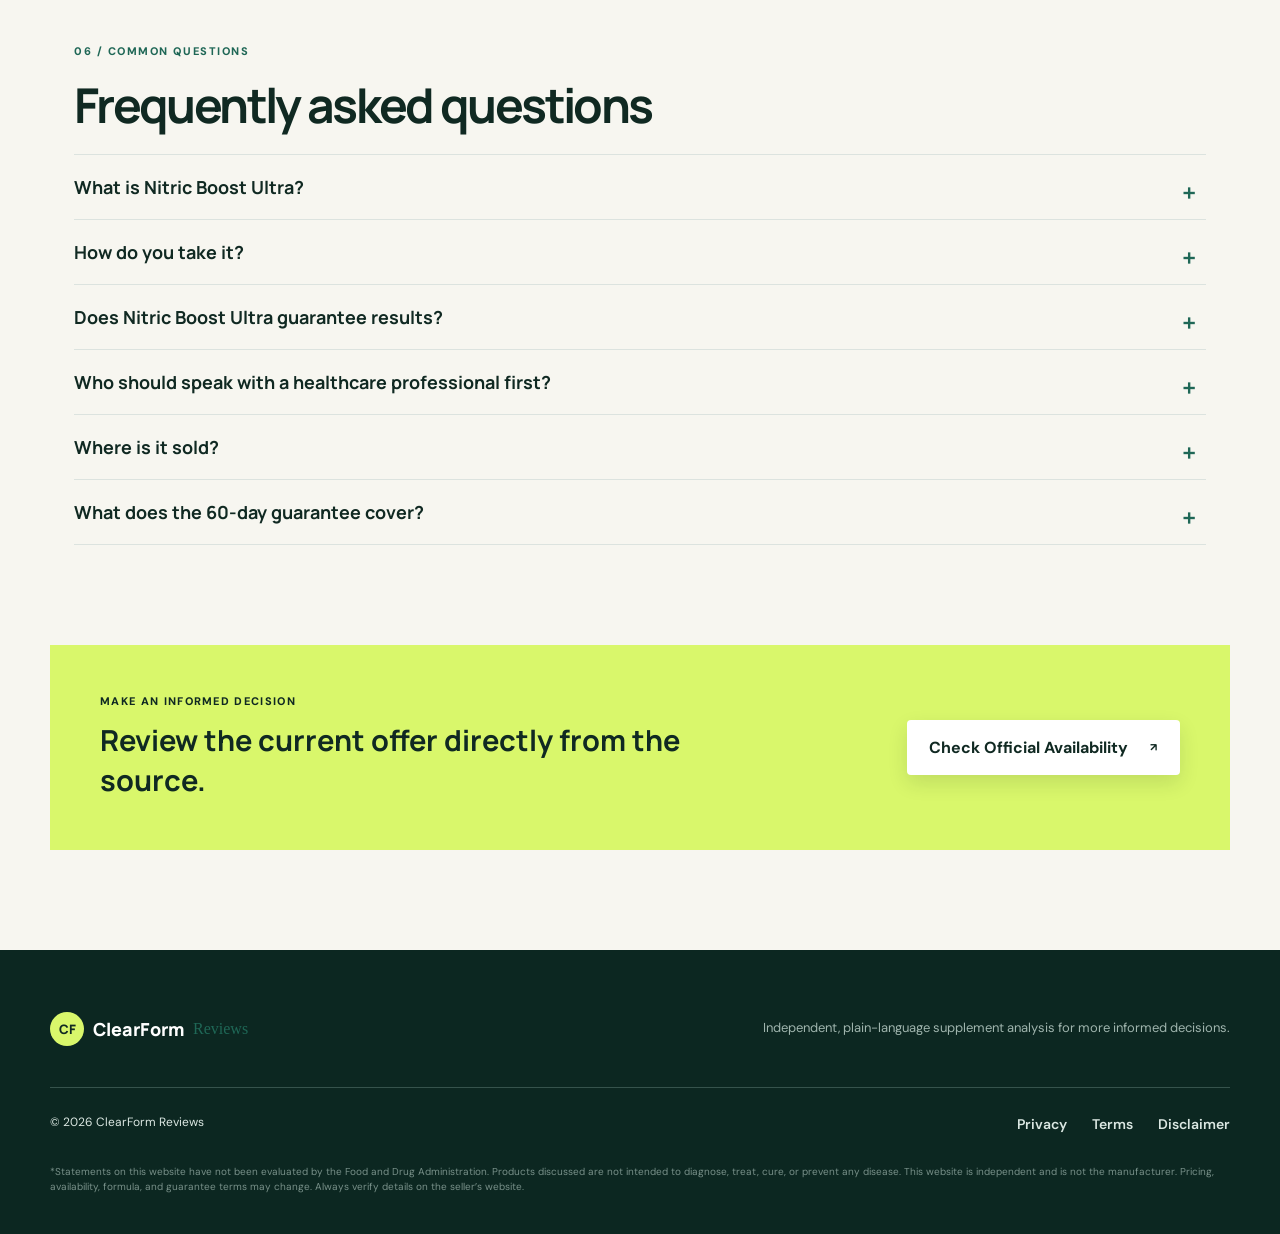
==== commit 87d6233b: "Adiciona botoes para a VSL" ====
--- a/index.html
+++ b/index.html
@@ -24,7 +24,7 @@
     <nav aria-label="Main navigation">
       <a href="#analysis">Analysis</a><a href="#ingredients">Ingredients</a><a href="#verdict">Verdict</a><a href="#faq">FAQ</a>
     </nav>
-    <a class="button button-small affiliate-link" href="https://getnitricboost.com/discovery?affiliate=garcia98sa&tid=review_header" rel="sponsored nofollow">Visit Official Site <span>↗</span></a>
+    <a class="button button-small affiliate-link" href="https://getnitricboost.com/?affiliate=garcia98sa&amp;tid=PrimeUSA" target="_blank" rel="sponsored nofollow">Visit Official Site <span>↗</span></a>
     <button class="menu" aria-label="Open menu" aria-expanded="false">☰</button>
   </header>
 
@@ -35,7 +35,7 @@
         <h1>Nitric Boost Ultra Review: <em>A Closer Look at the Formula</em></h1>
         <p class="lede">We examined the ingredient profile, purchase terms, practical advantages, and important limitations—so you can decide whether it deserves a place in your routine.</p>
         <div class="hero-actions">
-          <a class="button affiliate-link" href="https://getnitricboost.com/discovery?affiliate=garcia98sa&tid=review_hero" rel="sponsored nofollow">Check Availability <span>→</span></a>
+          <a class="button affiliate-link" href="https://getnitricboost.com/?affiliate=garcia98sa&amp;tid=PrimeUSA" target="_blank" rel="sponsored nofollow">Check Availability <span>→</span></a>
           <a class="text-link" href="#verdict">Read our verdict ↓</a>
         </div>
         <p class="micro">Opens the manufacturer’s website · No purchase required</p>
@@ -100,7 +100,7 @@
           <span class="offer-kicker">Current official offer</span>
           <img src="https://getnitricboost.com/images/affiliate/image2.webp" alt="Nitric Boost Ultra multi-container offer" width="420" height="290" loading="lazy">
           <h3>See today’s packages</h3><p>Pricing and availability can change. Verify all details on the manufacturer’s site before ordering.</p>
-          <a class="button button-full affiliate-link" href="https://getnitricboost.com/discovery?affiliate=garcia98sa&tid=review_verdict" rel="sponsored nofollow">Visit Official Site <span>→</span></a>
+          <a class="button button-full affiliate-link" href="https://getnitricboost.com/?affiliate=garcia98sa&amp;tid=PrimeUSA" target="_blank" rel="sponsored nofollow">Visit Official Site <span>→</span></a>
           <small>Affiliate link · 60-day guarantee currently advertised*</small>
         </div>
       </div>
@@ -118,10 +118,14 @@
       </div>
     </section>
 
-    <section class="final-cta"><div><span>Make an informed decision</span><h2>Review the current offer directly from the source.</h2></div><a class="button button-light affiliate-link" href="https://getnitricboost.com/discovery?affiliate=garcia98sa&tid=review_footer" rel="sponsored nofollow">Check Official Availability <span>↗</span></a></section>
-  </main>
+    <section class="final-cta"><div><span>Make an informed decision</span><h2>Review the current offer directly from the source.</h2></div><a class="button button-light affiliate-link" href="https://getnitricboost.com/?affiliate=garcia98sa&amp;tid=PrimeUSA" target="_blank" rel="sponsored nofollow">Check Official Availability <span>↗</span></a></section>
+  
+<div class="sticky-cta" style="position:fixed;bottom:20px;left:50%;transform:translateX(-50%);z-index:9999;">
+<a class="button affiliate-link" target="_blank" href="https://getnitricboost.com/?affiliate=garcia98sa&amp;tid=PrimeUSA" rel="sponsored nofollow">Watch the Official Presentation →</a>
+</div>
+</main>
 
   <footer><div class="footer-top"><a class="brand invert" href="index.html"><span>CF</span> ClearForm <em>Reviews</em></a><p>Independent, plain-language supplement analysis for more informed decisions.</p></div><div class="footer-bottom"><span>© 2026 ClearForm Reviews</span><nav><a href="privacy.html">Privacy</a><a href="terms.html">Terms</a><a href="disclaimer.html">Disclaimer</a></nav></div><p class="legal-note">*Statements on this website have not been evaluated by the Food and Drug Administration. Products discussed are not intended to diagnose, treat, cure, or prevent any disease. This website is independent and is not the manufacturer. Pricing, availability, formula, and guarantee terms may change. Always verify details on the seller’s website.</p></footer>
-  <div class="mobile-bar"><div><small>Read the full review</small><b>See current offer</b></div><a class="button affiliate-link" href="https://getnitricboost.com/discovery?affiliate=garcia98sa&tid=review_mobile" rel="sponsored nofollow">Official Site →</a></div>
+  <div class="mobile-bar"><div><small>Read the full review</small><b>See current offer</b></div><a class="button affiliate-link" href="https://getnitricboost.com/?affiliate=garcia98sa&amp;tid=PrimeUSA" target="_blank" rel="sponsored nofollow">Official Site →</a></div>
   <script src="script.js" defer></script>
 </body></html>
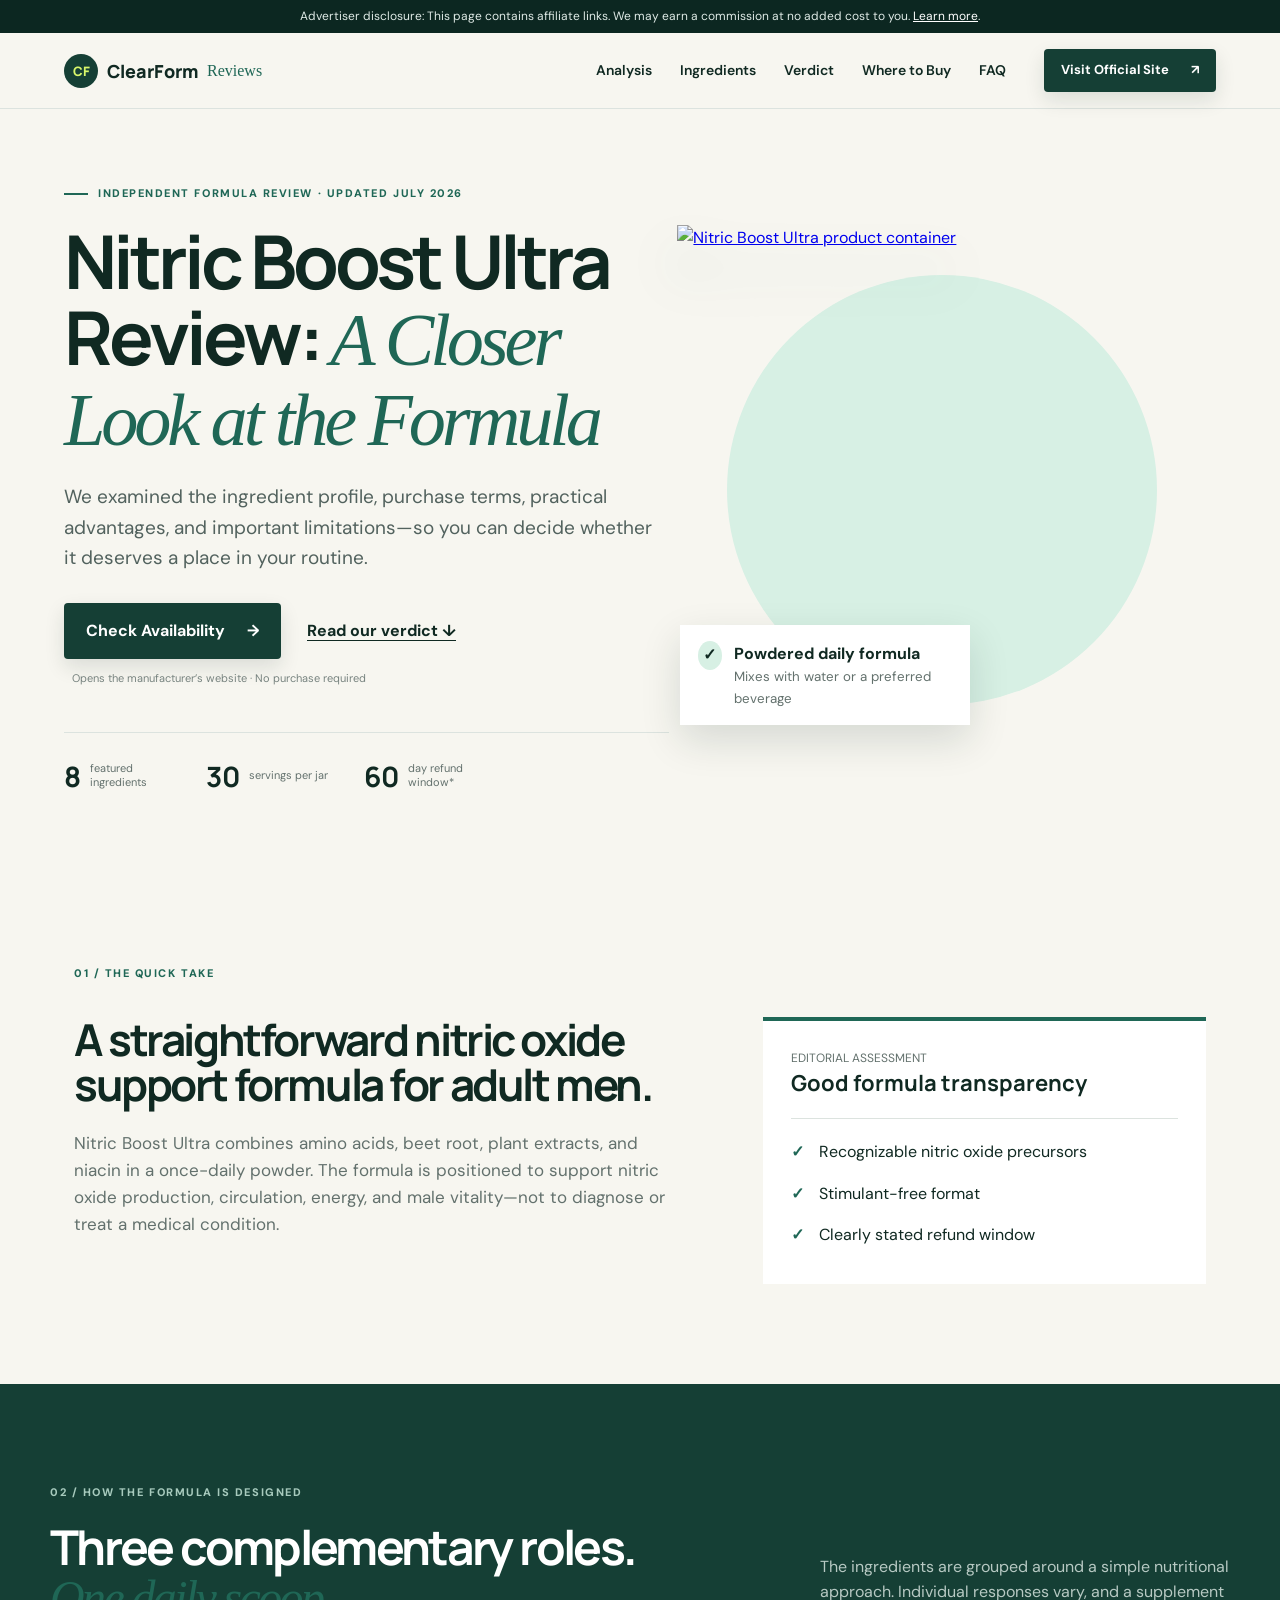
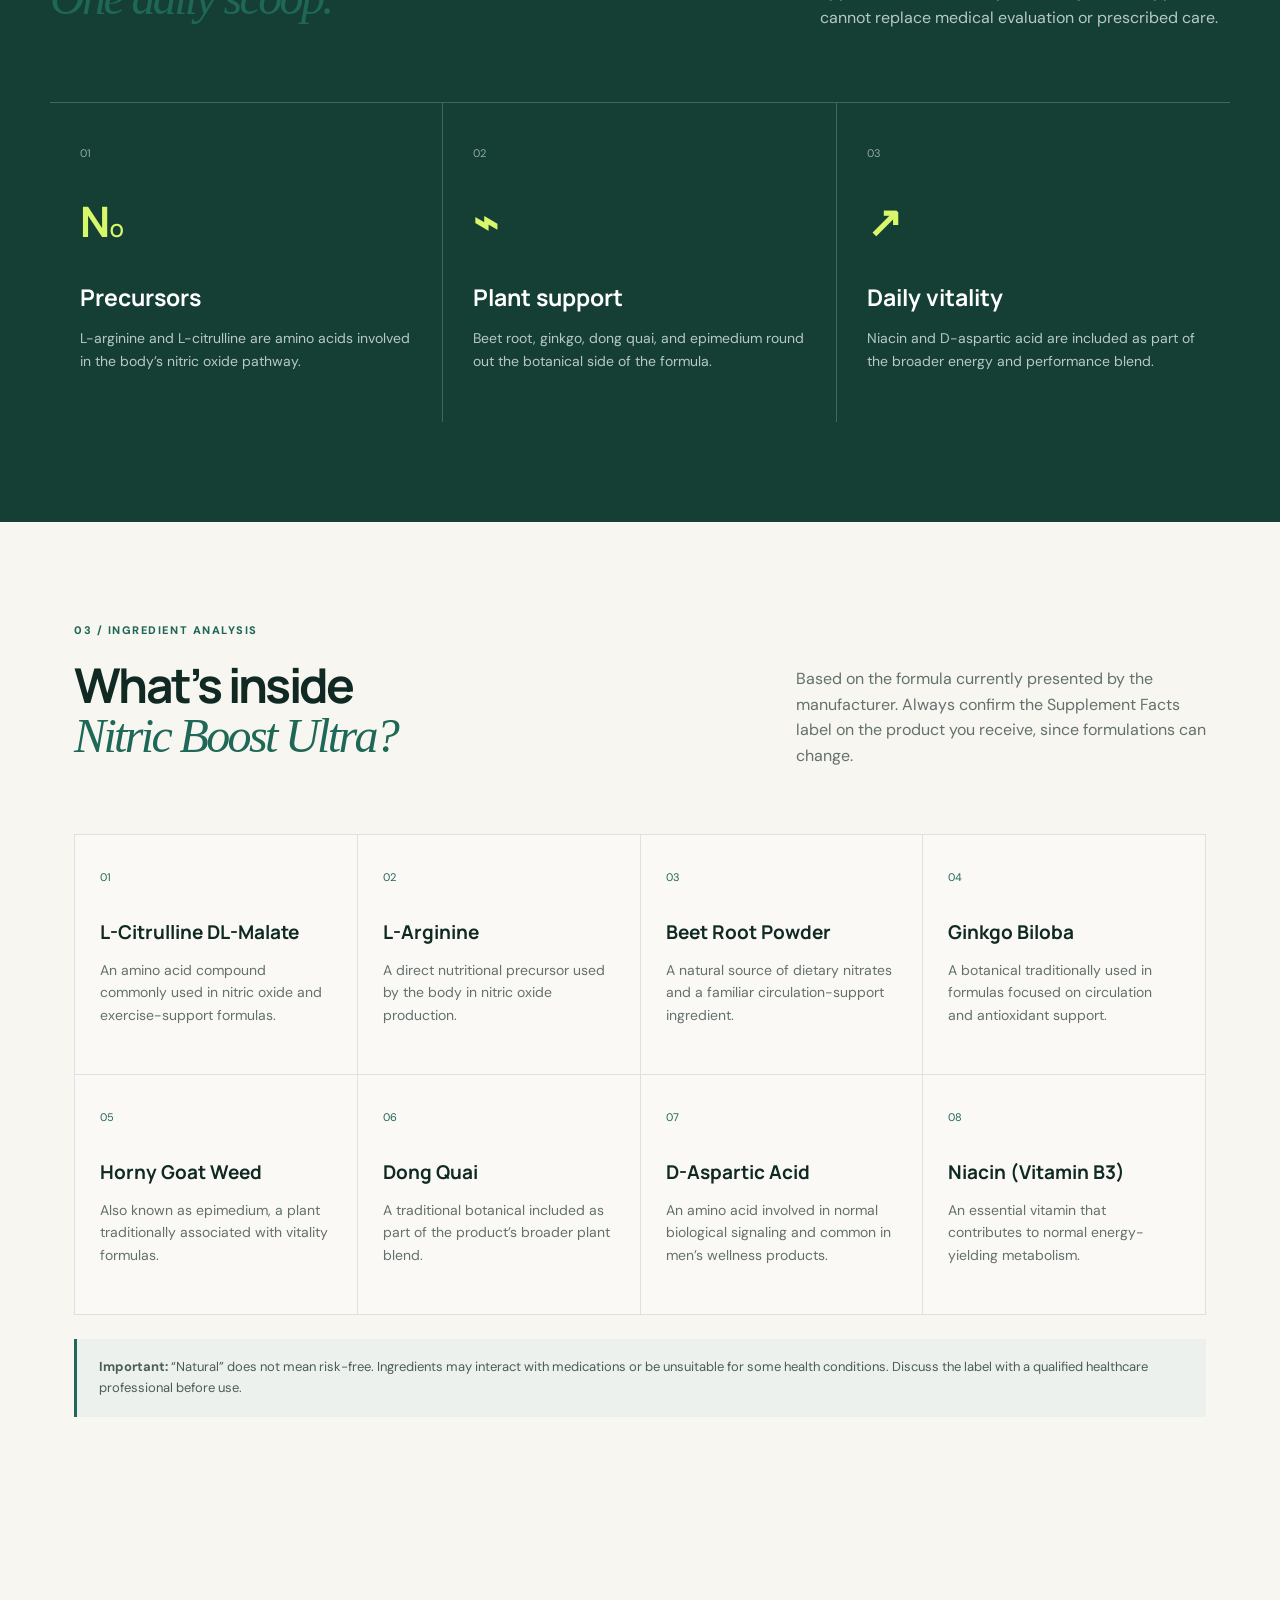
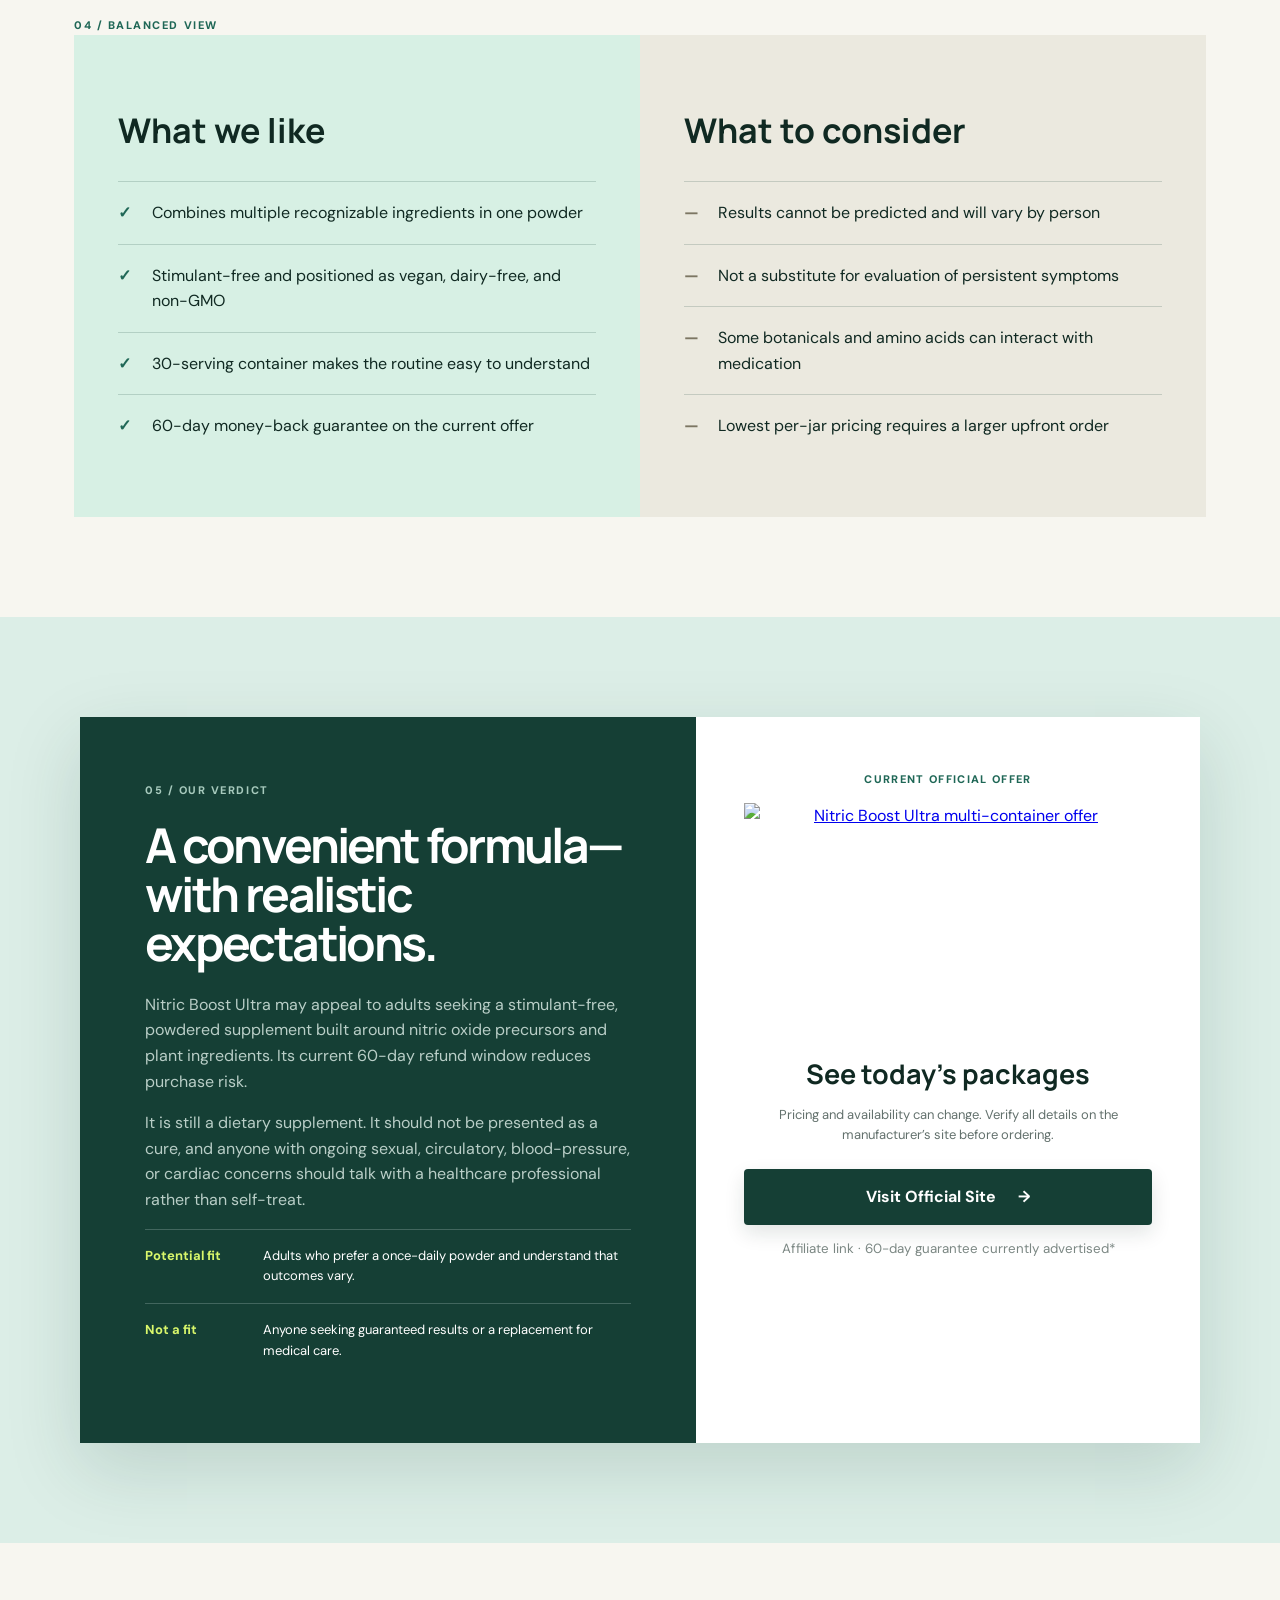
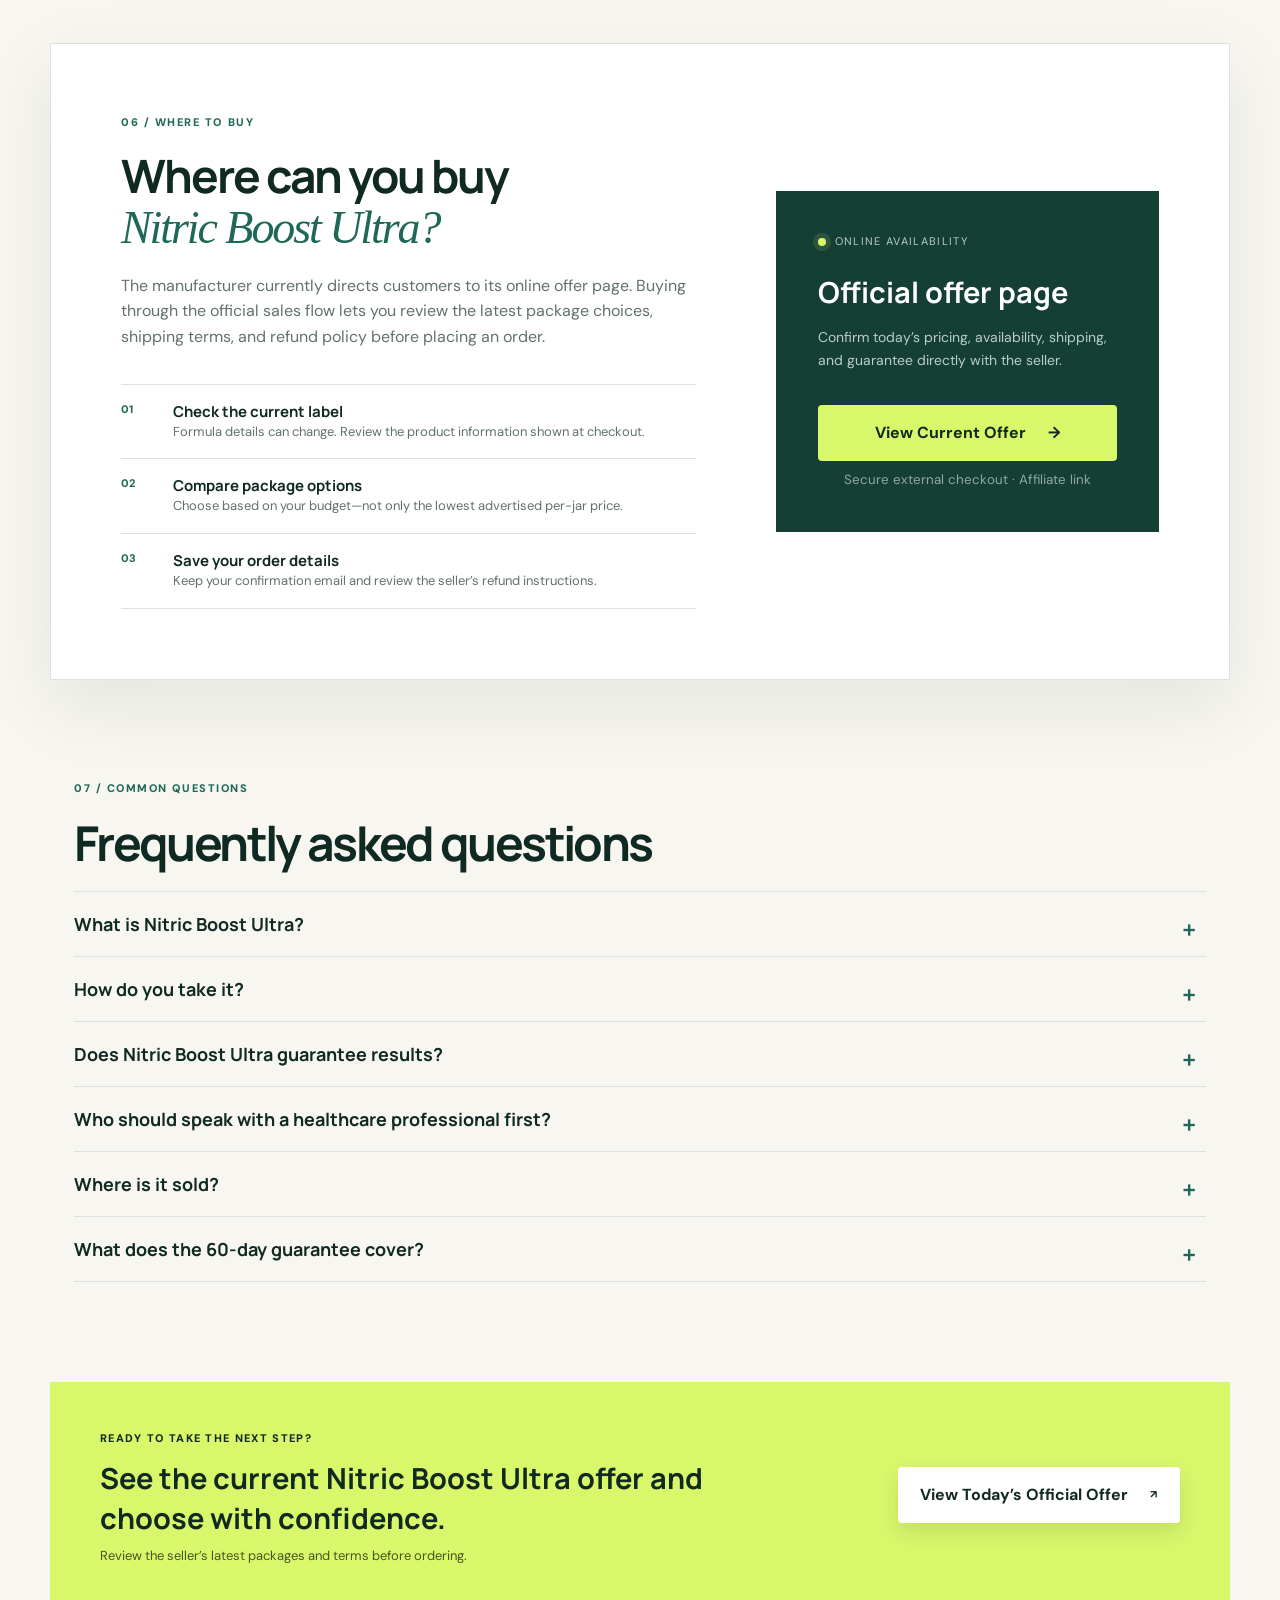
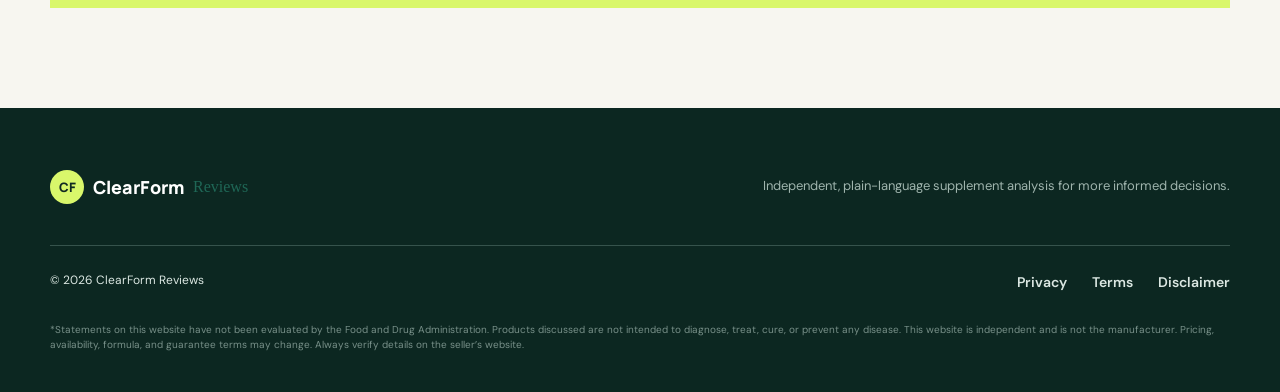
==== commit e4682201: "Refaz site Nitric Boost com novo design" ====
--- a/index.html
+++ b/index.html
@@ -22,9 +22,9 @@
   <header class="site-header">
     <a class="brand" href="index.html" aria-label="ClearForm Reviews home"><span>CF</span> ClearForm <em>Reviews</em></a>
     <nav aria-label="Main navigation">
-      <a href="#analysis">Analysis</a><a href="#ingredients">Ingredients</a><a href="#verdict">Verdict</a><a href="#faq">FAQ</a>
+      <a href="#analysis">Analysis</a><a href="#ingredients">Ingredients</a><a href="#verdict">Verdict</a><a href="#where-to-buy">Where to Buy</a><a href="#faq">FAQ</a>
     </nav>
-    <a class="button button-small affiliate-link" href="https://getnitricboost.com/?affiliate=garcia98sa&amp;tid=PrimeUSA" target="_blank" rel="sponsored nofollow">Visit Official Site <span>↗</span></a>
+    <a class="button button-small affiliate-link" href="https://hop.clickbank.net/?vendor=noboost&amp;pid=17&amp;affiliate=garcia98sa&amp;tid=Nutri" rel="sponsored nofollow">Visit Official Site <span>↗</span></a>
     <button class="menu" aria-label="Open menu" aria-expanded="false">☰</button>
   </header>
 
@@ -35,7 +35,7 @@
         <h1>Nitric Boost Ultra Review: <em>A Closer Look at the Formula</em></h1>
         <p class="lede">We examined the ingredient profile, purchase terms, practical advantages, and important limitations—so you can decide whether it deserves a place in your routine.</p>
         <div class="hero-actions">
-          <a class="button affiliate-link" href="https://getnitricboost.com/?affiliate=garcia98sa&amp;tid=PrimeUSA" target="_blank" rel="sponsored nofollow">Check Availability <span>→</span></a>
+          <a class="button affiliate-link" href="https://hop.clickbank.net/?vendor=noboost&amp;pid=17&amp;affiliate=garcia98sa&amp;tid=Nutri" rel="sponsored nofollow">Check Availability <span>→</span></a>
           <a class="text-link" href="#verdict">Read our verdict ↓</a>
         </div>
         <p class="micro">Opens the manufacturer’s website · No purchase required</p>
@@ -43,7 +43,9 @@
       </div>
       <div class="hero-visual">
         <div class="halo"></div>
-        <img src="https://getnitricboost.com/images/affiliate/image1.webp" alt="Nitric Boost Ultra product container" width="560" height="560">
+        <a class="product-image-link affiliate-link" href="https://hop.clickbank.net/?vendor=noboost&amp;pid=17&amp;affiliate=garcia98sa&amp;tid=Nutri" rel="sponsored nofollow" aria-label="View Nitric Boost Ultra on the official offer page">
+          <img src="https://getnitricboost.com/images/affiliate/image1.webp" alt="Nitric Boost Ultra product container" width="560" height="560">
+        </a>
         <div class="fact-card"><span class="check">✓</span><div><b>Powdered daily formula</b><small>Mixes with water or a preferred beverage</small></div></div>
       </div>
     </section>
@@ -98,16 +100,38 @@
         <div class="verdict-copy"><div class="section-label light">05 / Our verdict</div><h2>A convenient formula—with realistic expectations.</h2><p>Nitric Boost Ultra may appeal to adults seeking a stimulant-free, powdered supplement built around nitric oxide precursors and plant ingredients. Its current 60-day refund window reduces purchase risk.</p><p>It is still a dietary supplement. It should not be presented as a cure, and anyone with ongoing sexual, circulatory, blood-pressure, or cardiac concerns should talk with a healthcare professional rather than self-treat.</p><div class="fit"><b>Potential fit</b><span>Adults who prefer a once-daily powder and understand that outcomes vary.</span></div><div class="fit"><b>Not a fit</b><span>Anyone seeking guaranteed results or a replacement for medical care.</span></div></div>
         <div class="offer">
           <span class="offer-kicker">Current official offer</span>
-          <img src="https://getnitricboost.com/images/affiliate/image2.webp" alt="Nitric Boost Ultra multi-container offer" width="420" height="290" loading="lazy">
+          <a class="offer-image-link affiliate-link" href="https://hop.clickbank.net/?vendor=noboost&amp;pid=17&amp;affiliate=garcia98sa&amp;tid=Nutri" rel="sponsored nofollow" aria-label="See Nitric Boost Ultra package options">
+            <img src="https://getnitricboost.com/images/affiliate/image2.webp" alt="Nitric Boost Ultra multi-container offer" width="420" height="290" loading="lazy">
+          </a>
           <h3>See today’s packages</h3><p>Pricing and availability can change. Verify all details on the manufacturer’s site before ordering.</p>
-          <a class="button button-full affiliate-link" href="https://getnitricboost.com/?affiliate=garcia98sa&amp;tid=PrimeUSA" target="_blank" rel="sponsored nofollow">Visit Official Site <span>→</span></a>
+          <a class="button button-full affiliate-link" href="https://hop.clickbank.net/?vendor=noboost&amp;pid=17&amp;affiliate=garcia98sa&amp;tid=Nutri" rel="sponsored nofollow">Visit Official Site <span>→</span></a>
           <small>Affiliate link · 60-day guarantee currently advertised*</small>
         </div>
       </div>
     </section>
 
+    <section class="where-to-buy" id="where-to-buy">
+      <div class="where-copy">
+        <div class="section-label">06 / Where to buy</div>
+        <h2>Where can you buy<br><em>Nitric Boost Ultra?</em></h2>
+        <p>The manufacturer currently directs customers to its online offer page. Buying through the official sales flow lets you review the latest package choices, shipping terms, and refund policy before placing an order.</p>
+        <div class="buy-points">
+          <div><span>01</span><p><b>Check the current label</b>Formula details can change. Review the product information shown at checkout.</p></div>
+          <div><span>02</span><p><b>Compare package options</b>Choose based on your budget—not only the lowest advertised per-jar price.</p></div>
+          <div><span>03</span><p><b>Save your order details</b>Keep your confirmation email and review the seller’s refund instructions.</p></div>
+        </div>
+      </div>
+      <aside class="buy-card">
+        <span class="availability"><i></i> Online availability</span>
+        <h3>Official offer page</h3>
+        <p>Confirm today’s pricing, availability, shipping, and guarantee directly with the seller.</p>
+        <a class="button button-full affiliate-link" href="https://hop.clickbank.net/?vendor=noboost&amp;pid=17&amp;affiliate=garcia98sa&amp;tid=Nutri" rel="sponsored nofollow">View Current Offer <span>→</span></a>
+        <small>Secure external checkout · Affiliate link</small>
+      </aside>
+    </section>
+
     <section class="faq" id="faq">
-      <div class="section-label">06 / Common questions</div><h2>Frequently asked questions</h2>
+      <div class="section-label">07 / Common questions</div><h2>Frequently asked questions</h2>
       <div class="accordion">
         <details><summary>What is Nitric Boost Ultra?</summary><p>It is a powdered dietary supplement marketed to adult men, formulated with amino acids, beet root, botanicals, and niacin to support nitric oxide production, circulation, energy, and vitality.</p></details>
         <details><summary>How do you take it?</summary><p>The current product directions describe one scoop mixed with approximately eight ounces of water or another beverage. Follow the label on the container you receive.</p></details>
@@ -118,14 +142,10 @@
       </div>
     </section>
 
-    <section class="final-cta"><div><span>Make an informed decision</span><h2>Review the current offer directly from the source.</h2></div><a class="button button-light affiliate-link" href="https://getnitricboost.com/?affiliate=garcia98sa&amp;tid=PrimeUSA" target="_blank" rel="sponsored nofollow">Check Official Availability <span>↗</span></a></section>
-  
-<div class="sticky-cta" style="position:fixed;bottom:20px;left:50%;transform:translateX(-50%);z-index:9999;">
-<a class="button affiliate-link" target="_blank" href="https://getnitricboost.com/?affiliate=garcia98sa&amp;tid=PrimeUSA" rel="sponsored nofollow">Watch the Official Presentation →</a>
-</div>
-</main>
+    <section class="final-cta"><div><span>Ready to take the next step?</span><h2>See the current Nitric Boost Ultra offer and choose with confidence.</h2><p>Review the seller’s latest packages and terms before ordering.</p></div><a class="button button-light affiliate-link" href="https://hop.clickbank.net/?vendor=noboost&amp;pid=17&amp;affiliate=garcia98sa&amp;tid=Nutri" rel="sponsored nofollow">View Today’s Official Offer <span>↗</span></a></section>
+  </main>
 
   <footer><div class="footer-top"><a class="brand invert" href="index.html"><span>CF</span> ClearForm <em>Reviews</em></a><p>Independent, plain-language supplement analysis for more informed decisions.</p></div><div class="footer-bottom"><span>© 2026 ClearForm Reviews</span><nav><a href="privacy.html">Privacy</a><a href="terms.html">Terms</a><a href="disclaimer.html">Disclaimer</a></nav></div><p class="legal-note">*Statements on this website have not been evaluated by the Food and Drug Administration. Products discussed are not intended to diagnose, treat, cure, or prevent any disease. This website is independent and is not the manufacturer. Pricing, availability, formula, and guarantee terms may change. Always verify details on the seller’s website.</p></footer>
-  <div class="mobile-bar"><div><small>Read the full review</small><b>See current offer</b></div><a class="button affiliate-link" href="https://getnitricboost.com/?affiliate=garcia98sa&amp;tid=PrimeUSA" target="_blank" rel="sponsored nofollow">Official Site →</a></div>
+  <div class="mobile-bar"><div><small>Read the full review</small><b>See current offer</b></div><a class="button affiliate-link" href="https://hop.clickbank.net/?vendor=noboost&amp;pid=17&amp;affiliate=garcia98sa&amp;tid=Nutri" rel="sponsored nofollow">Official Site →</a></div>
   <script src="script.js" defer></script>
 </body></html>
--- a/styles.css
+++ b/styles.css
@@ -1,3 +1,8 @@
 :root{--ink:#102922;--forest:#153f35;--green:#1f6756;--mint:#d7f0e4;--lime:#d9f76b;--cream:#f7f6f0;--paper:#fff;--muted:#63716d;--line:#dce3df;--serif:Georgia,'Times New Roman',serif}*{box-sizing:border-box}html{scroll-behavior:smooth}body{margin:0;color:var(--ink);background:var(--cream);font-family:'DM Sans',Arial,sans-serif;line-height:1.6}.disclosure{font-size:12px;text-align:center;background:#0c2721;color:#dfeae6;padding:7px 20px}.disclosure a{color:#fff}.site-header{height:76px;display:flex;align-items:center;gap:38px;padding:0 max(24px,5vw);background:rgba(247,246,240,.96);border-bottom:1px solid var(--line);position:sticky;top:0;z-index:20;backdrop-filter:blur(10px)}.brand{display:flex;align-items:center;gap:9px;text-decoration:none;color:var(--ink);font:800 18px Manrope,sans-serif;white-space:nowrap}.brand>span{display:grid;place-items:center;width:34px;height:34px;border-radius:50%;background:var(--forest);color:var(--lime);font-size:13px}.brand em{font:400 16px var(--serif);color:var(--green)}.site-header nav{display:flex;gap:28px;margin-left:auto}.site-header nav a,footer a{color:inherit;text-decoration:none;font-size:14px;font-weight:600}.site-header nav a:hover{text-decoration:underline}.button{display:inline-flex;align-items:center;justify-content:center;gap:22px;border-radius:4px;padding:15px 22px;background:var(--forest);color:#fff;text-decoration:none;font-weight:700;box-shadow:0 8px 20px rgba(16,41,34,.12);transition:.2s}.button:hover{background:var(--green);transform:translateY(-1px)}.button-small{padding:11px 17px;font-size:13px}.menu{display:none;border:0;background:transparent;font-size:24px}.hero{min-height:680px;display:grid;grid-template-columns:1.05fr .95fr;max-width:1320px;margin:auto;padding:76px 5vw 70px;align-items:center;overflow:hidden}.hero-copy{max-width:700px}.eyebrow,.section-label{text-transform:uppercase;letter-spacing:.14em;font-size:11px;font-weight:800;color:var(--green);display:flex;align-items:center;gap:10px}.eyebrow span{width:24px;border-top:2px solid}.hero h1,.section-head h2,.quick-take h2,.faq>h2,.verdict h2{font:700 clamp(46px,5.8vw,78px)/1.03 Manrope,sans-serif;letter-spacing:-.055em;margin:20px 0 24px}.hero h1 em,.section-head h2 em{font-family:var(--serif);font-weight:400;color:var(--green)}.lede{font-size:19px;color:#52625e;max-width:640px}.hero-actions{display:flex;align-items:center;gap:26px;margin-top:30px}.text-link{font-weight:700;color:var(--ink);text-underline-offset:4px}.micro{font-size:11px;color:#77837f;margin-left:8px}.trust-row{display:flex;gap:36px;margin-top:44px;padding-top:24px;border-top:1px solid var(--line)}.trust-row div{display:flex;align-items:center;gap:9px}.trust-row b{font:700 28px Manrope}.trust-row span{max-width:80px;font-size:11px;line-height:1.2;color:var(--muted)}.hero-visual{position:relative;min-height:540px;display:grid;place-items:center}.hero-visual .halo{position:absolute;width:430px;height:430px;border-radius:50%;background:var(--mint)}.hero-visual img{position:relative;z-index:1;width:min(100%,530px);height:auto;object-fit:contain;filter:drop-shadow(0 30px 24px rgba(21,63,53,.18))}.fact-card{position:absolute;bottom:35px;left:2%;z-index:2;background:#fff;padding:16px 18px;display:flex;gap:12px;box-shadow:0 15px 40px rgba(16,41,34,.14);max-width:290px}.fact-card .check{width:29px;height:29px;display:grid;place-items:center;background:var(--mint);border-radius:50%;font-weight:800}.fact-card div{display:flex;flex-direction:column}.fact-card small{color:var(--muted)}.quick-take,.ingredients,.pros-cons,.faq{max-width:1180px;margin:auto;padding:100px 24px}.quick-grid{display:grid;grid-template-columns:1.15fr .85fr;gap:90px;margin-top:35px}.quick-take h2{font-size:44px;margin:0 0 22px}.quick-grid p{color:var(--muted);font-size:17px}.quick-grid aside{background:#fff;border-top:4px solid var(--green);padding:28px}.score{display:flex;flex-direction:column;border-bottom:1px solid var(--line);padding-bottom:20px}.score span{font-size:12px;color:var(--muted);text-transform:uppercase}.score b{font:700 22px Manrope}.checks{list-style:none;padding:12px 0 0;margin:0}.checks li{padding:8px 0 8px 28px;position:relative}.checks li:before{content:'✓';position:absolute;left:0;color:var(--green);font-weight:800}.how-it-works{background:var(--forest);color:#fff;padding:100px max(24px,calc((100vw - 1180px)/2))}.section-label.light{color:#a7cabd}.section-head{display:flex;align-items:end;justify-content:space-between;gap:60px}.section-head h2{font-size:48px}.section-head p{max-width:410px;color:#b7c9c3}.steps{display:grid;grid-template-columns:repeat(3,1fr);margin-top:55px;border-top:1px solid #42665e}.steps article{padding:36px 30px;border-right:1px solid #42665e;position:relative}.steps article:last-child{border:0}.steps article>span{font-size:11px;color:#92aaa3}.icon{height:74px;margin-top:28px;font:700 42px Manrope;color:var(--lime)}.icon span{font-size:18px}.steps h3{font:700 23px Manrope;margin:15px 0 8px}.steps p{color:#b7c9c3;font-size:14px}.section-head.dark p{color:var(--muted)}.ingredient-grid{display:grid;grid-template-columns:repeat(4,1fr);margin-top:50px;border-top:1px solid var(--line);border-left:1px solid var(--line)}.ingredient-grid article{min-height:240px;padding:28px 25px;border-right:1px solid var(--line);border-bottom:1px solid var(--line);background:rgba(255,255,255,.35)}.ingredient-grid article>span{font-size:11px;color:var(--green)}.ingredient-grid h3{font:700 19px Manrope;margin:30px 0 10px}.ingredient-grid p{font-size:14px;color:var(--muted)}.note{margin-top:24px;padding:18px 22px;border-left:3px solid var(--green);background:#ecf1ee;font-size:13px;color:#4c5d58}.pc-grid{display:grid;grid-template-columns:1fr 1fr}.pc-grid>div{padding:44px}.pc-grid h2{font:700 34px Manrope}.pc-grid ul{padding:0;list-style:none}.pc-grid li{border-top:1px solid rgba(21,63,53,.18);padding:18px 0 18px 34px;position:relative}.pc-grid li:before{position:absolute;left:0;font-weight:800}.pros{background:var(--mint)}.pros li:before{content:'✓';color:var(--green)}.cons{background:#ebe9df}.cons li:before{content:'—';color:#7c7663}.verdict{background:#dceee7;padding:100px 24px}.verdict-card{max-width:1120px;margin:auto;background:var(--forest);color:#fff;display:grid;grid-template-columns:1.1fr .9fr;box-shadow:0 25px 70px rgba(15,53,44,.15)}.verdict-copy{padding:65px}.verdict h2{font-size:48px}.verdict-copy>p{color:#b9cec7}.fit{display:grid;grid-template-columns:100px 1fr;gap:18px;border-top:1px solid #42665e;padding:16px 0;font-size:13px}.fit b{color:var(--lime)}.offer{background:#fff;color:var(--ink);padding:48px;text-align:center}.offer-kicker{text-transform:uppercase;font-weight:800;letter-spacing:.12em;color:var(--green);font-size:11px}.offer img{width:100%;height:240px;object-fit:contain;margin:12px 0}.offer h3{font:700 27px Manrope;margin:0}.offer p{font-size:13px;color:var(--muted)}.button-full{width:100%;margin:10px 0}.offer small{color:#7b8783}.faq>h2{font-size:48px}.accordion{border-top:1px solid var(--line)}details{border-bottom:1px solid var(--line);padding:20px 0}summary{list-style:none;cursor:pointer;font:700 18px Manrope;padding-right:40px;position:relative}summary::-webkit-details-marker{display:none}summary:after{content:'+';position:absolute;right:10px;font-size:25px;color:var(--green)}details[open] summary:after{content:'−'}details p{max-width:800px;color:var(--muted)}.final-cta{background:var(--lime);max-width:1180px;margin:0 auto 100px;padding:42px 50px;display:flex;align-items:center;justify-content:space-between;gap:40px}.final-cta span{font-size:11px;text-transform:uppercase;font-weight:800;letter-spacing:.12em}.final-cta h2{font:700 29px Manrope;max-width:630px;margin:8px 0}.button-light{background:#fff;color:var(--ink);white-space:nowrap}footer{background:#0c2721;color:#dbe7e2;padding:55px max(24px,calc((100vw - 1180px)/2)) 30px}.brand.invert{color:#fff}.brand.invert>span{background:var(--lime);color:var(--ink)}.footer-top{display:flex;justify-content:space-between;align-items:center;padding-bottom:35px;border-bottom:1px solid #36534c}.footer-top p{font-size:13px;color:#9fb4ad}.footer-bottom{display:flex;justify-content:space-between;padding-top:25px;font-size:12px}.footer-bottom nav{display:flex;gap:25px}.legal-note{font-size:10px;line-height:1.5;color:#789089;margin-top:28px}.mobile-bar{display:none}.legal-page{max-width:820px;margin:70px auto 120px;padding:0 24px}.legal-page h1{font:700 52px Manrope;letter-spacing:-.04em}.legal-page h2{font:700 23px Manrope;margin-top:36px}.legal-page p,.legal-page li{color:#586762}.legal-page a{color:var(--green)}
 @media(max-width:900px){.site-header nav,.site-header>.button-small{display:none}.menu{display:block;margin-left:auto}.site-header.open nav{display:flex;position:absolute;top:76px;left:0;right:0;background:var(--cream);flex-direction:column;padding:24px}.hero{grid-template-columns:1fr;padding-top:55px}.hero-visual{min-height:420px}.quick-grid,.verdict-card{grid-template-columns:1fr}.section-head{display:block}.ingredient-grid{grid-template-columns:repeat(2,1fr)}.steps{grid-template-columns:1fr}.steps article{border-right:0;border-bottom:1px solid #42665e}.pc-grid{grid-template-columns:1fr}.final-cta{margin-bottom:0}.mobile-bar{display:flex;position:fixed;z-index:30;bottom:0;left:0;right:0;background:#fff;border-top:1px solid var(--line);padding:10px 16px;align-items:center;justify-content:space-between}.mobile-bar div{display:flex;flex-direction:column}.mobile-bar small{font-size:10px;color:var(--muted)}.mobile-bar b{font-size:13px}.mobile-bar .button{padding:10px 14px;font-size:12px}footer{padding-bottom:90px}}
 @media(max-width:600px){.site-header{height:66px;padding:0 18px}.disclosure{text-align:left;padding:7px 14px}.brand em{display:none}.hero{padding:42px 20px 55px}.hero h1{font-size:43px}.lede{font-size:17px}.hero-actions{align-items:stretch;flex-direction:column;gap:14px}.text-link{text-align:center}.trust-row{gap:14px;justify-content:space-between}.trust-row div{display:block}.hero-visual{min-height:340px}.hero-visual .halo{width:300px;height:300px}.fact-card{bottom:5px}.quick-take,.ingredients,.pros-cons,.faq{padding:75px 20px}.quick-take h2,.section-head h2,.faq>h2,.verdict h2{font-size:37px}.quick-grid{gap:35px}.how-it-works{padding:75px 20px}.ingredient-grid{grid-template-columns:1fr}.ingredient-grid article{min-height:auto}.pc-grid>div{padding:32px 25px}.verdict{padding:60px 12px}.verdict-copy,.offer{padding:36px 25px}.final-cta{padding:35px 24px;display:block}.final-cta .button{margin-top:18px;width:100%}.footer-top{display:block}.footer-top p{margin-top:20px}.footer-bottom{gap:20px;flex-direction:column}.legal-page h1{font-size:40px}}
+
+/* Conversion modules: editorial styling preserved */
+.product-image-link{position:relative;z-index:1;display:block;width:min(100%,530px);transition:transform .2s ease}.hero-visual .product-image-link img{display:block;width:100%;height:auto;object-fit:contain;filter:drop-shadow(0 30px 24px rgba(21,63,53,.18))}.product-image-link:hover,.offer-image-link:hover{transform:translateY(-4px)}.product-image-link:focus-visible,.offer-image-link:focus-visible{outline:3px solid var(--green);outline-offset:6px}.offer-image-link{display:block;margin:12px 0;transition:transform .2s ease}.offer .offer-image-link img{display:block;width:100%;height:240px;object-fit:contain;margin:0}.where-to-buy{max-width:1180px;margin:100px auto 0;padding:70px;display:grid;grid-template-columns:1.2fr .8fr;gap:80px;background:#fff;border:1px solid var(--line);box-shadow:0 24px 70px rgba(16,41,34,.08)}.where-copy h2{font:700 46px/1.08 Manrope,sans-serif;letter-spacing:-.045em;margin:20px 0}.where-copy h2 em{font-family:var(--serif);font-weight:400;color:var(--green)}.where-copy>p{color:var(--muted);max-width:650px}.buy-points{margin-top:34px;border-top:1px solid var(--line)}.buy-points>div{display:grid;grid-template-columns:38px 1fr;gap:14px;padding:16px 0;border-bottom:1px solid var(--line)}.buy-points span{font-size:11px;font-weight:800;color:var(--green)}.buy-points p{margin:0;font-size:13px;color:var(--muted)}.buy-points b{display:block;color:var(--ink);font:700 15px Manrope}.buy-card{align-self:center;background:var(--forest);color:#fff;padding:42px}.availability{display:flex;align-items:center;gap:9px;font-size:11px;text-transform:uppercase;letter-spacing:.12em;color:#b8cec6}.availability i{width:8px;height:8px;border-radius:50%;background:var(--lime);box-shadow:0 0 0 5px rgba(217,247,107,.12)}.buy-card h3{font:700 29px Manrope;margin:22px 0 10px}.buy-card p{color:#b8cec6;font-size:14px}.buy-card .button{background:var(--lime);color:var(--ink);box-shadow:none;margin:20px 0 8px}.buy-card .button:hover{background:#e4fa8f}.buy-card small{display:block;text-align:center;color:#8eaaa1}.final-cta p{margin:0;font-size:13px;color:#465723}
+@media(max-width:900px){.where-to-buy{grid-template-columns:1fr;margin-top:60px;padding:50px;gap:40px}}
+@media(max-width:600px){.where-to-buy{margin:50px 12px 0;padding:36px 24px}.where-copy h2{font-size:37px}.buy-card{padding:32px 24px}}
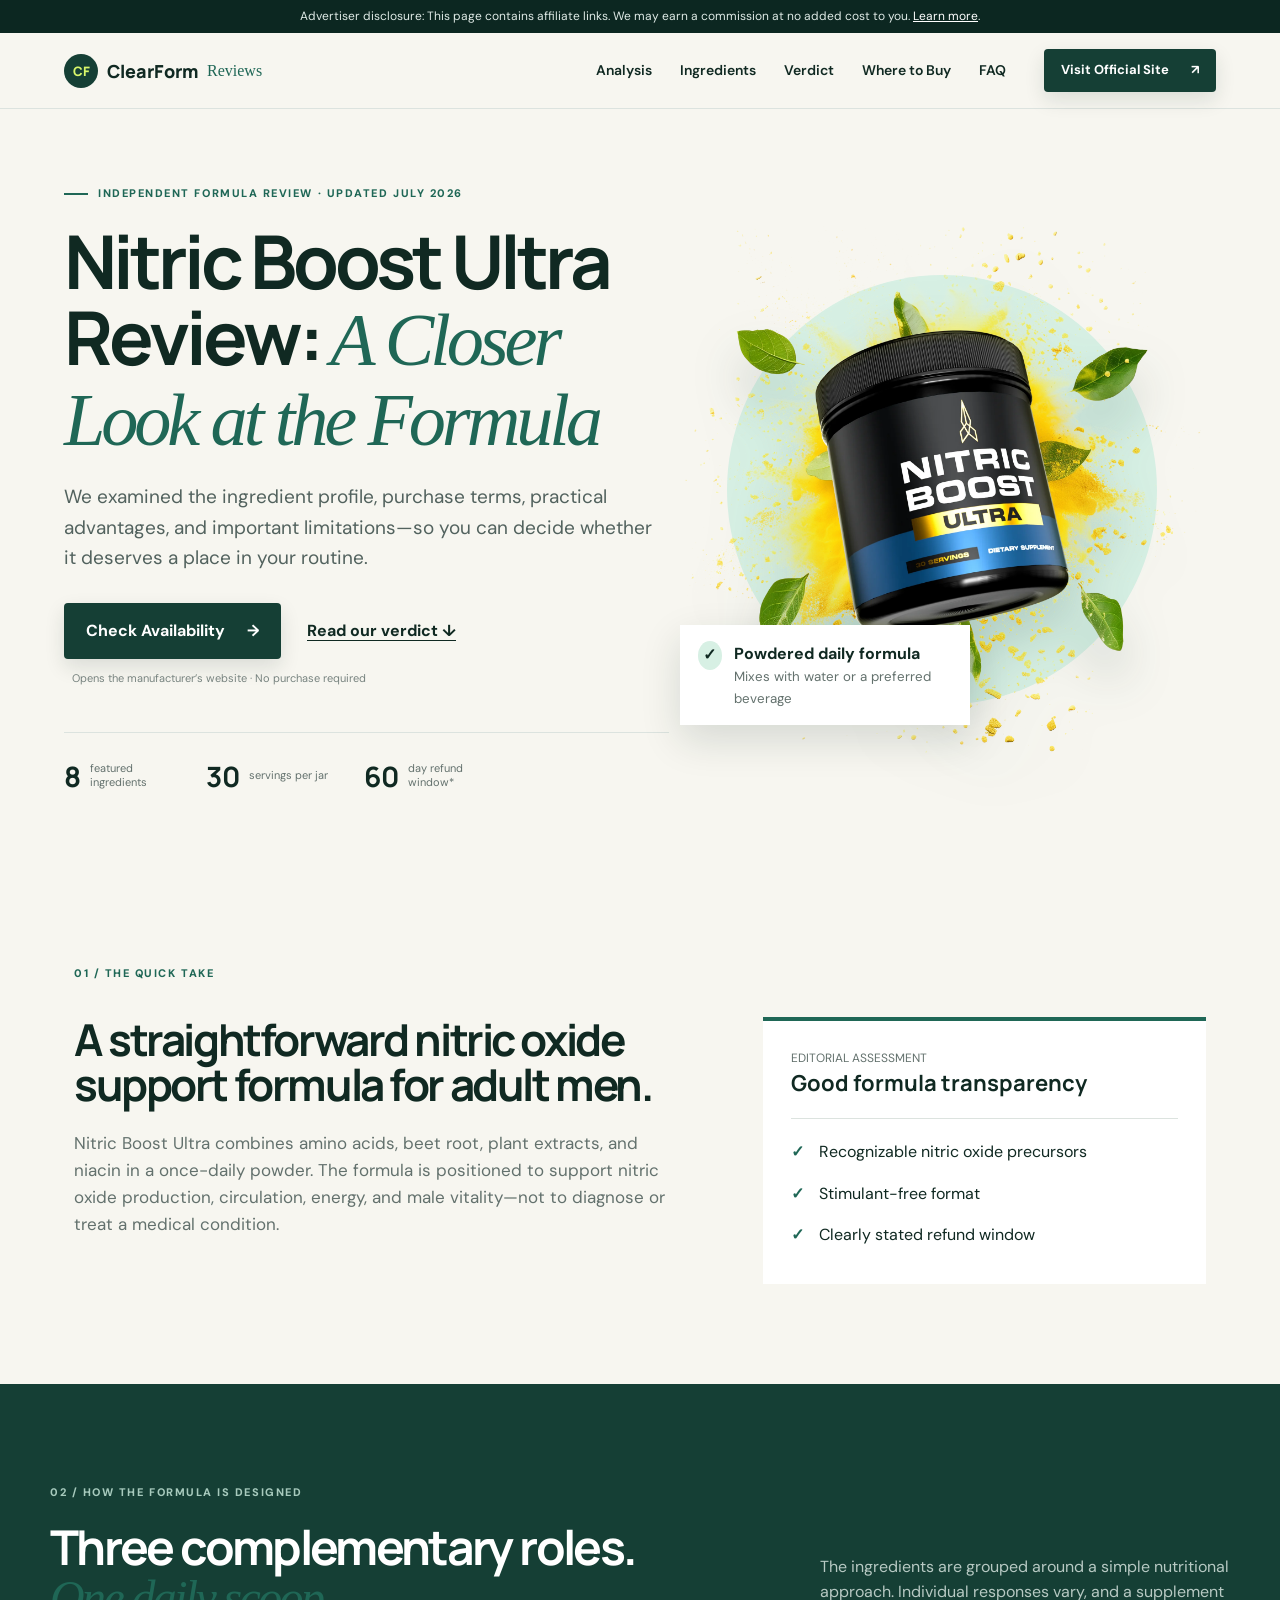
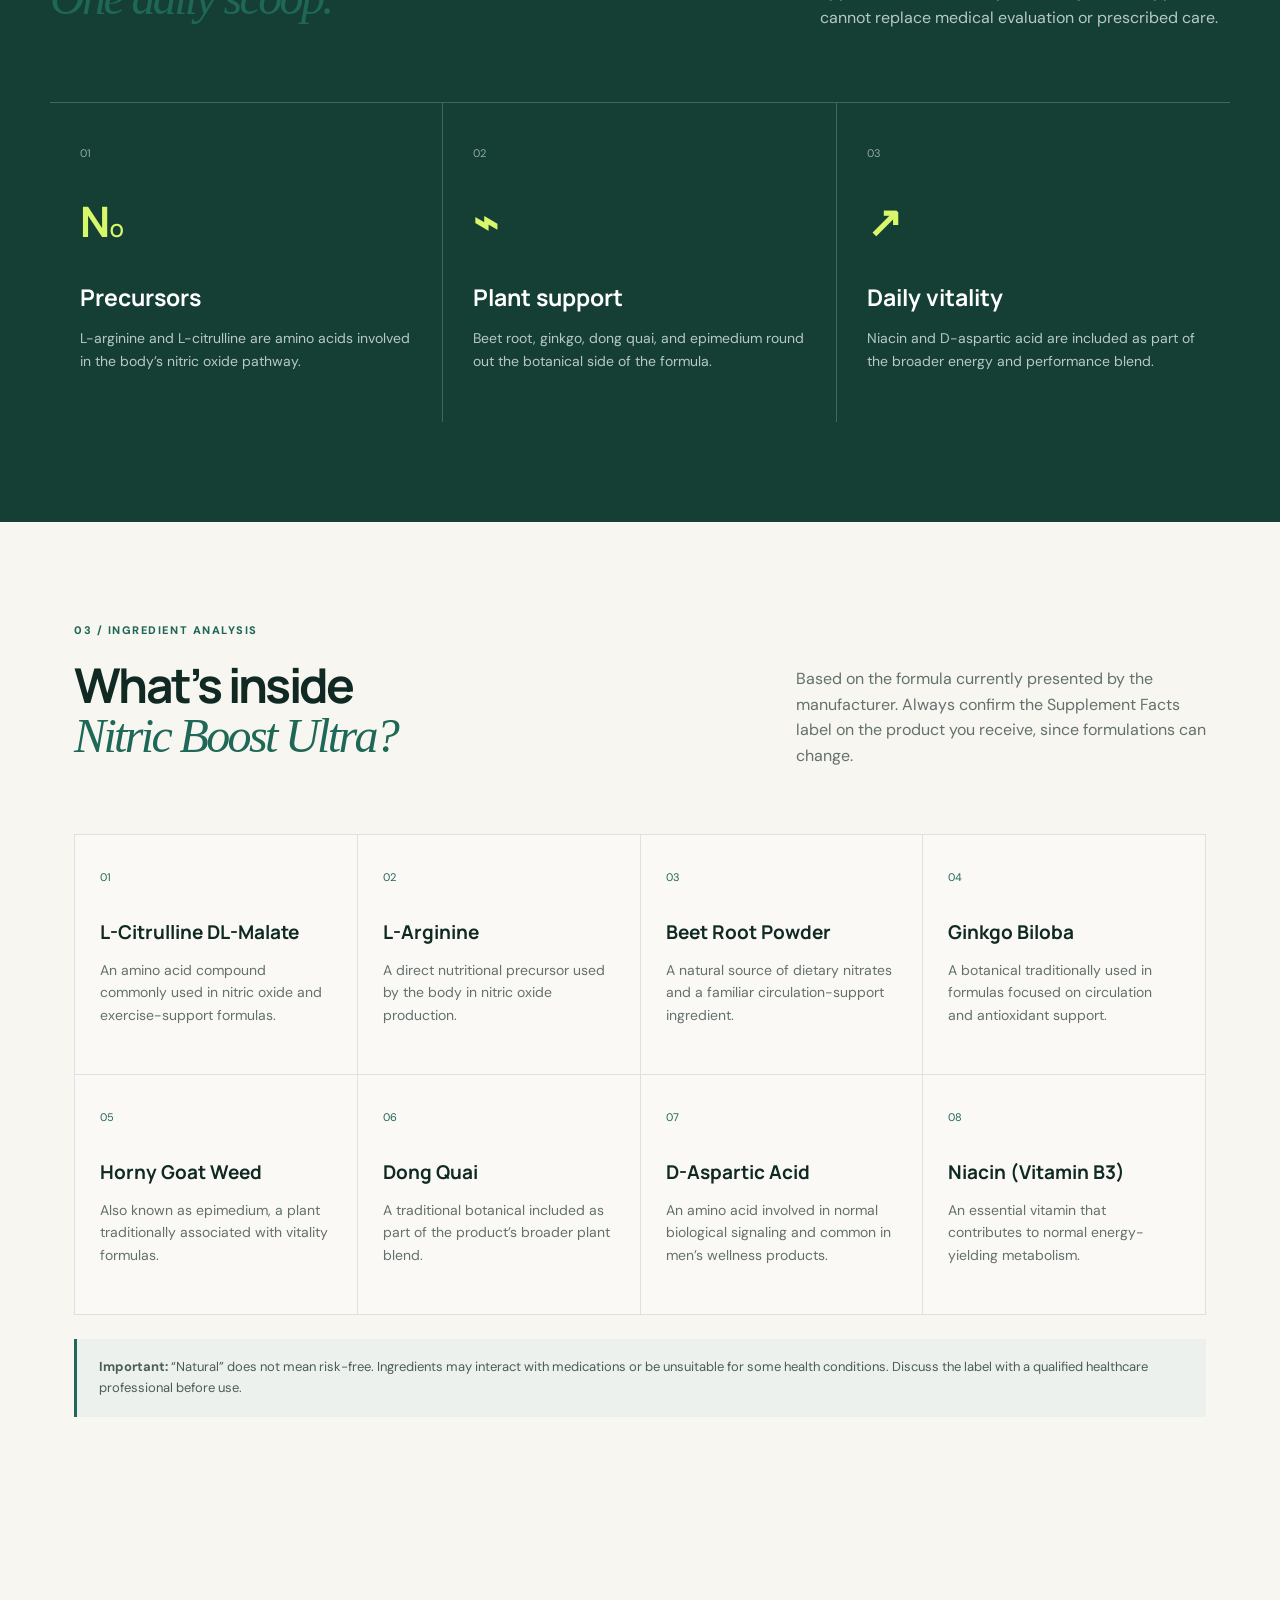
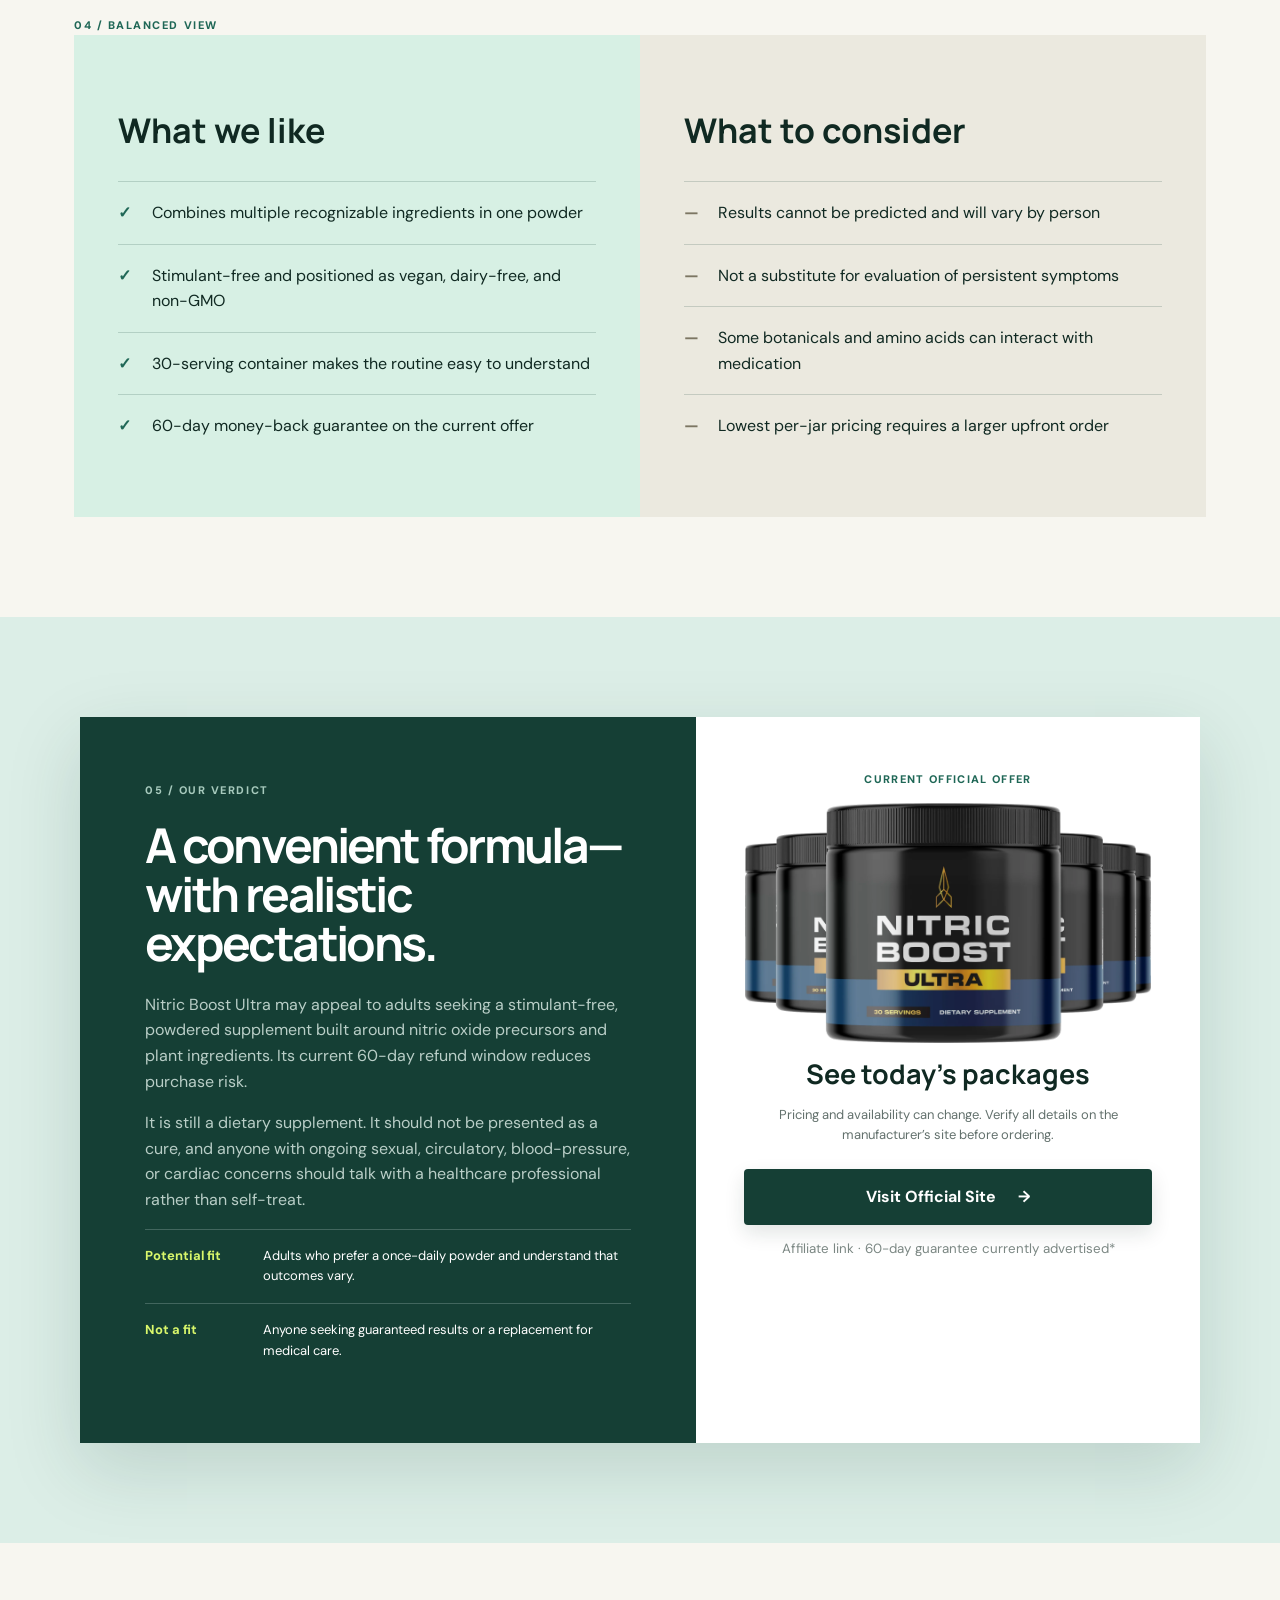
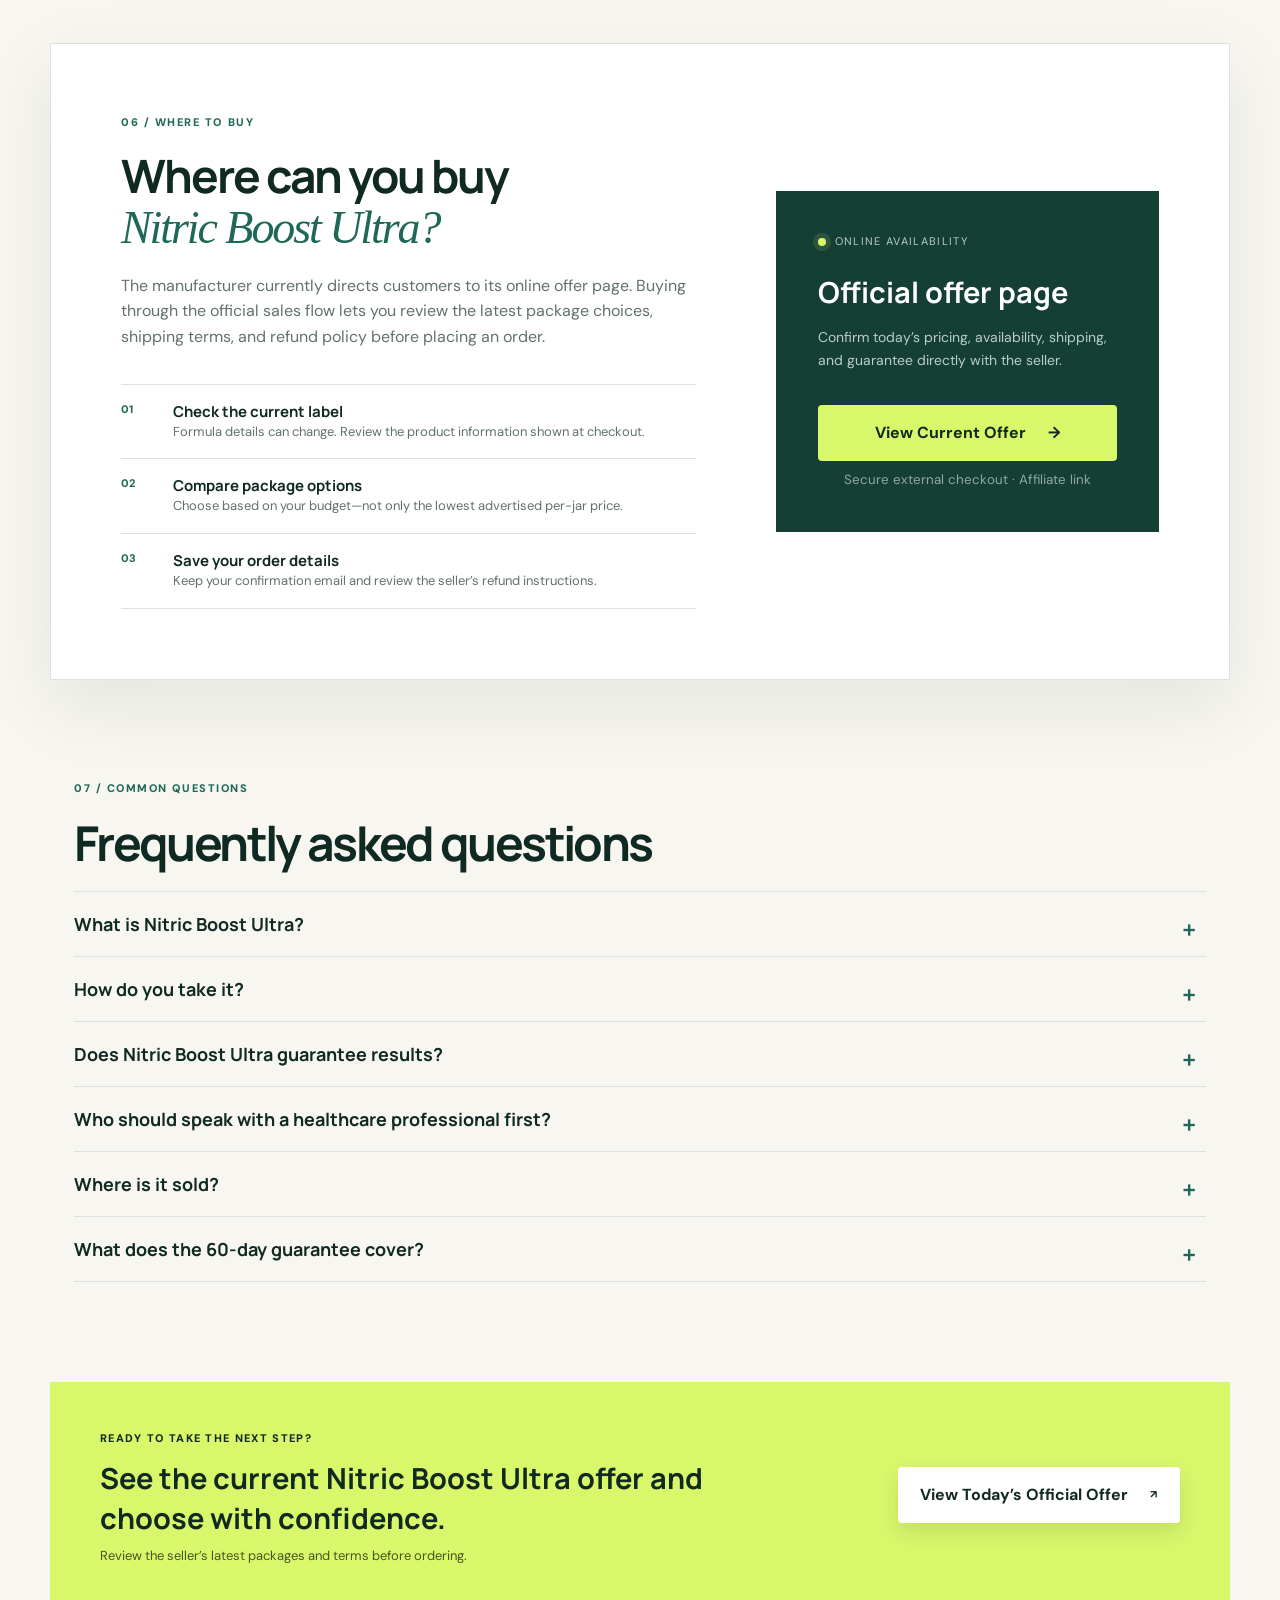
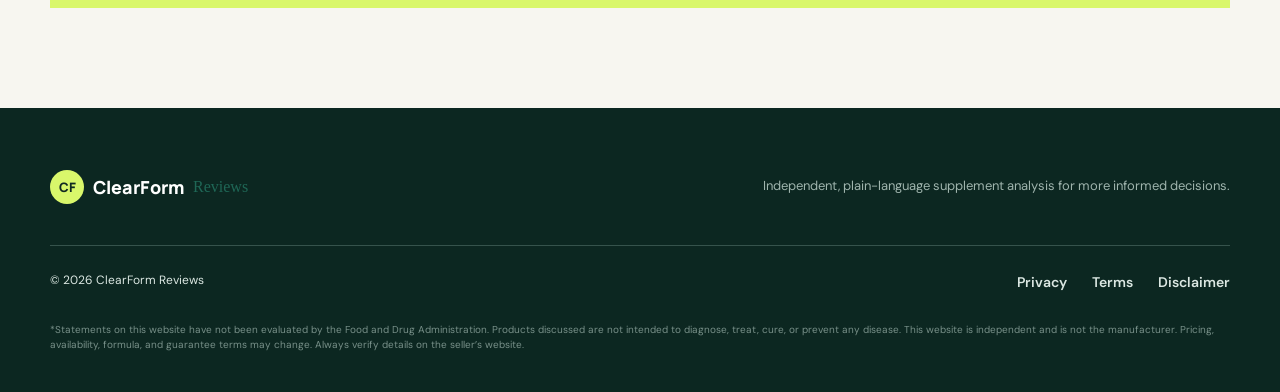
==== commit 74d377b9: "Refaz site Nitric Boost com novo design" ====
--- a/index.html
+++ b/index.html
@@ -44,7 +44,7 @@
       <div class="hero-visual">
         <div class="halo"></div>
         <a class="product-image-link affiliate-link" href="https://hop.clickbank.net/?vendor=noboost&amp;pid=17&amp;affiliate=garcia98sa&amp;tid=Nutri" rel="sponsored nofollow" aria-label="View Nitric Boost Ultra on the official offer page">
-          <img src="https://getnitricboost.com/images/affiliate/image1.webp" alt="Nitric Boost Ultra product container" width="560" height="560">
+          <img src="assets/images/nitric-boost-product.png" alt="Nitric Boost Ultra product container" width="560" height="560">
         </a>
         <div class="fact-card"><span class="check">✓</span><div><b>Powdered daily formula</b><small>Mixes with water or a preferred beverage</small></div></div>
       </div>
@@ -101,7 +101,7 @@
         <div class="offer">
           <span class="offer-kicker">Current official offer</span>
           <a class="offer-image-link affiliate-link" href="https://hop.clickbank.net/?vendor=noboost&amp;pid=17&amp;affiliate=garcia98sa&amp;tid=Nutri" rel="sponsored nofollow" aria-label="See Nitric Boost Ultra package options">
-            <img src="https://getnitricboost.com/images/affiliate/image2.webp" alt="Nitric Boost Ultra multi-container offer" width="420" height="290" loading="lazy">
+            <img src="assets/images/nitric-boost-packages.png" alt="Nitric Boost Ultra multi-container offer" width="420" height="290" loading="lazy">
           </a>
           <h3>See today’s packages</h3><p>Pricing and availability can change. Verify all details on the manufacturer’s site before ordering.</p>
           <a class="button button-full affiliate-link" href="https://hop.clickbank.net/?vendor=noboost&amp;pid=17&amp;affiliate=garcia98sa&amp;tid=Nutri" rel="sponsored nofollow">Visit Official Site <span>→</span></a>
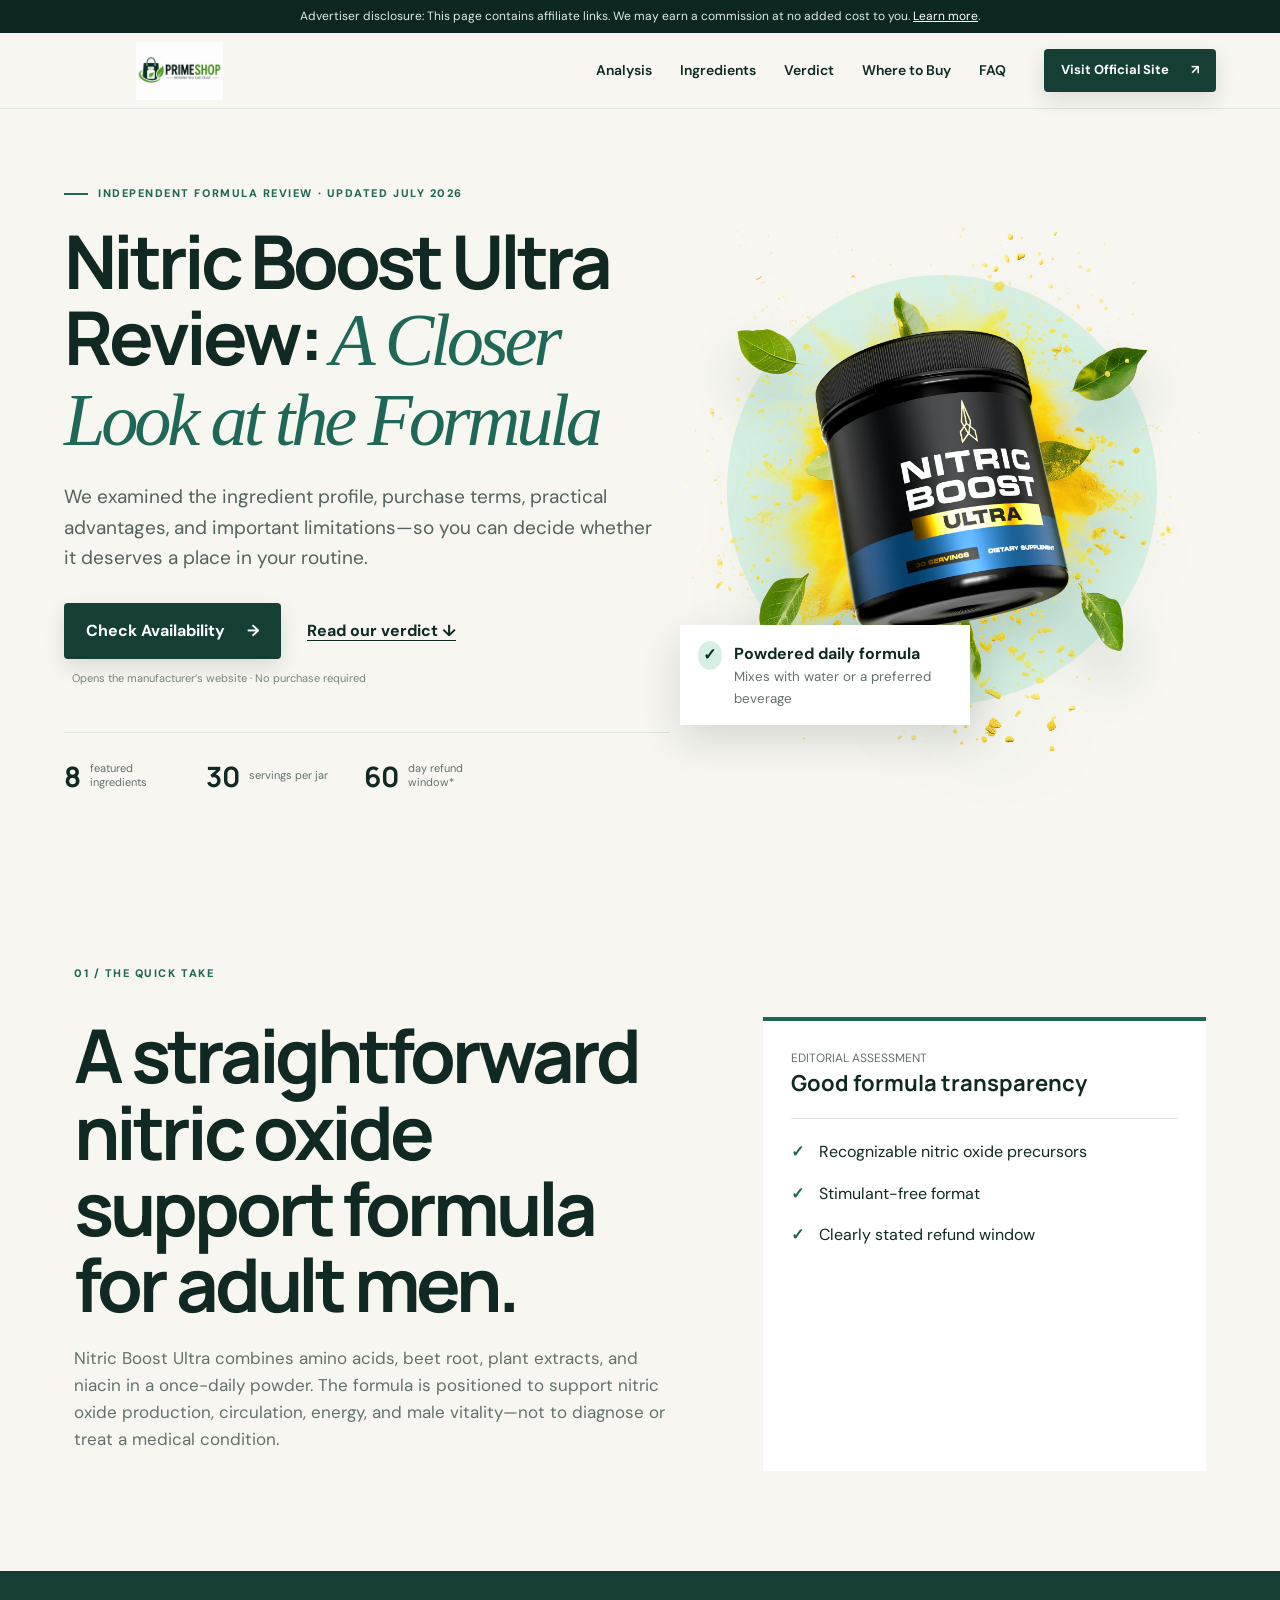
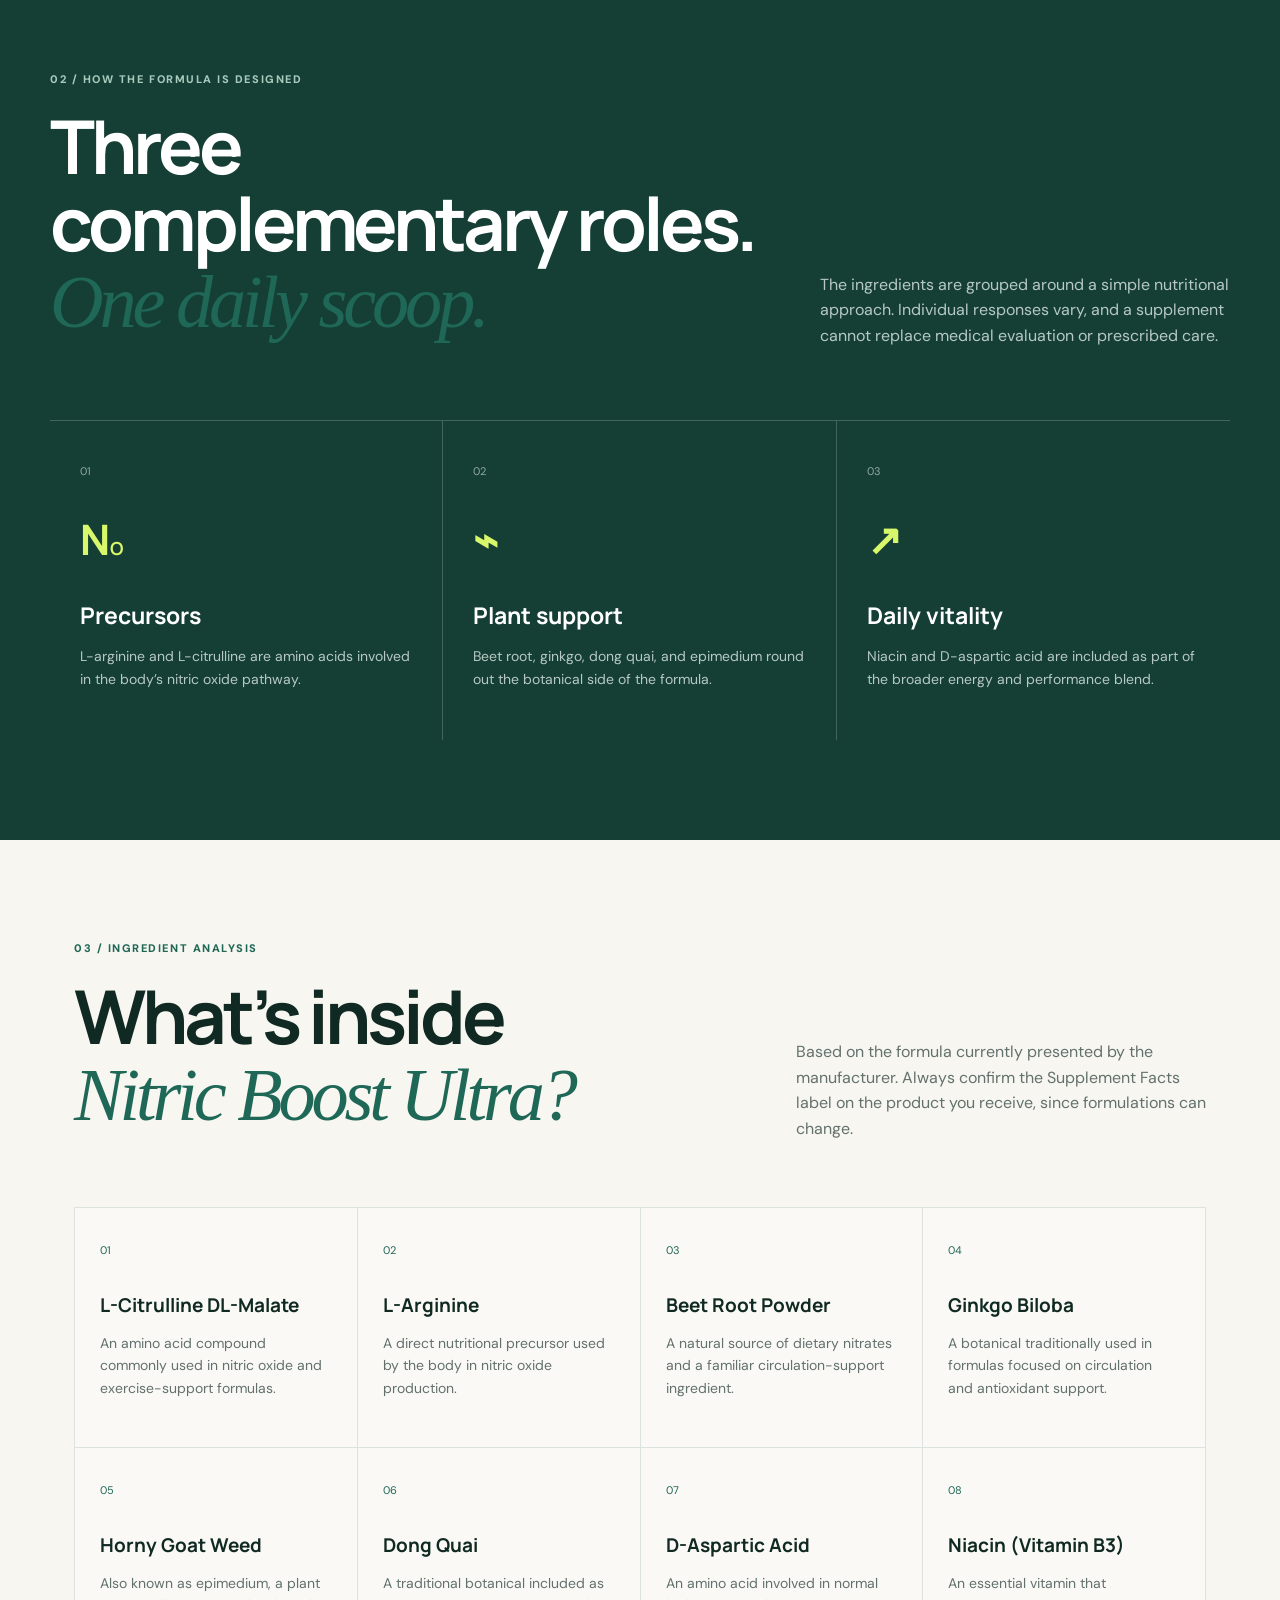
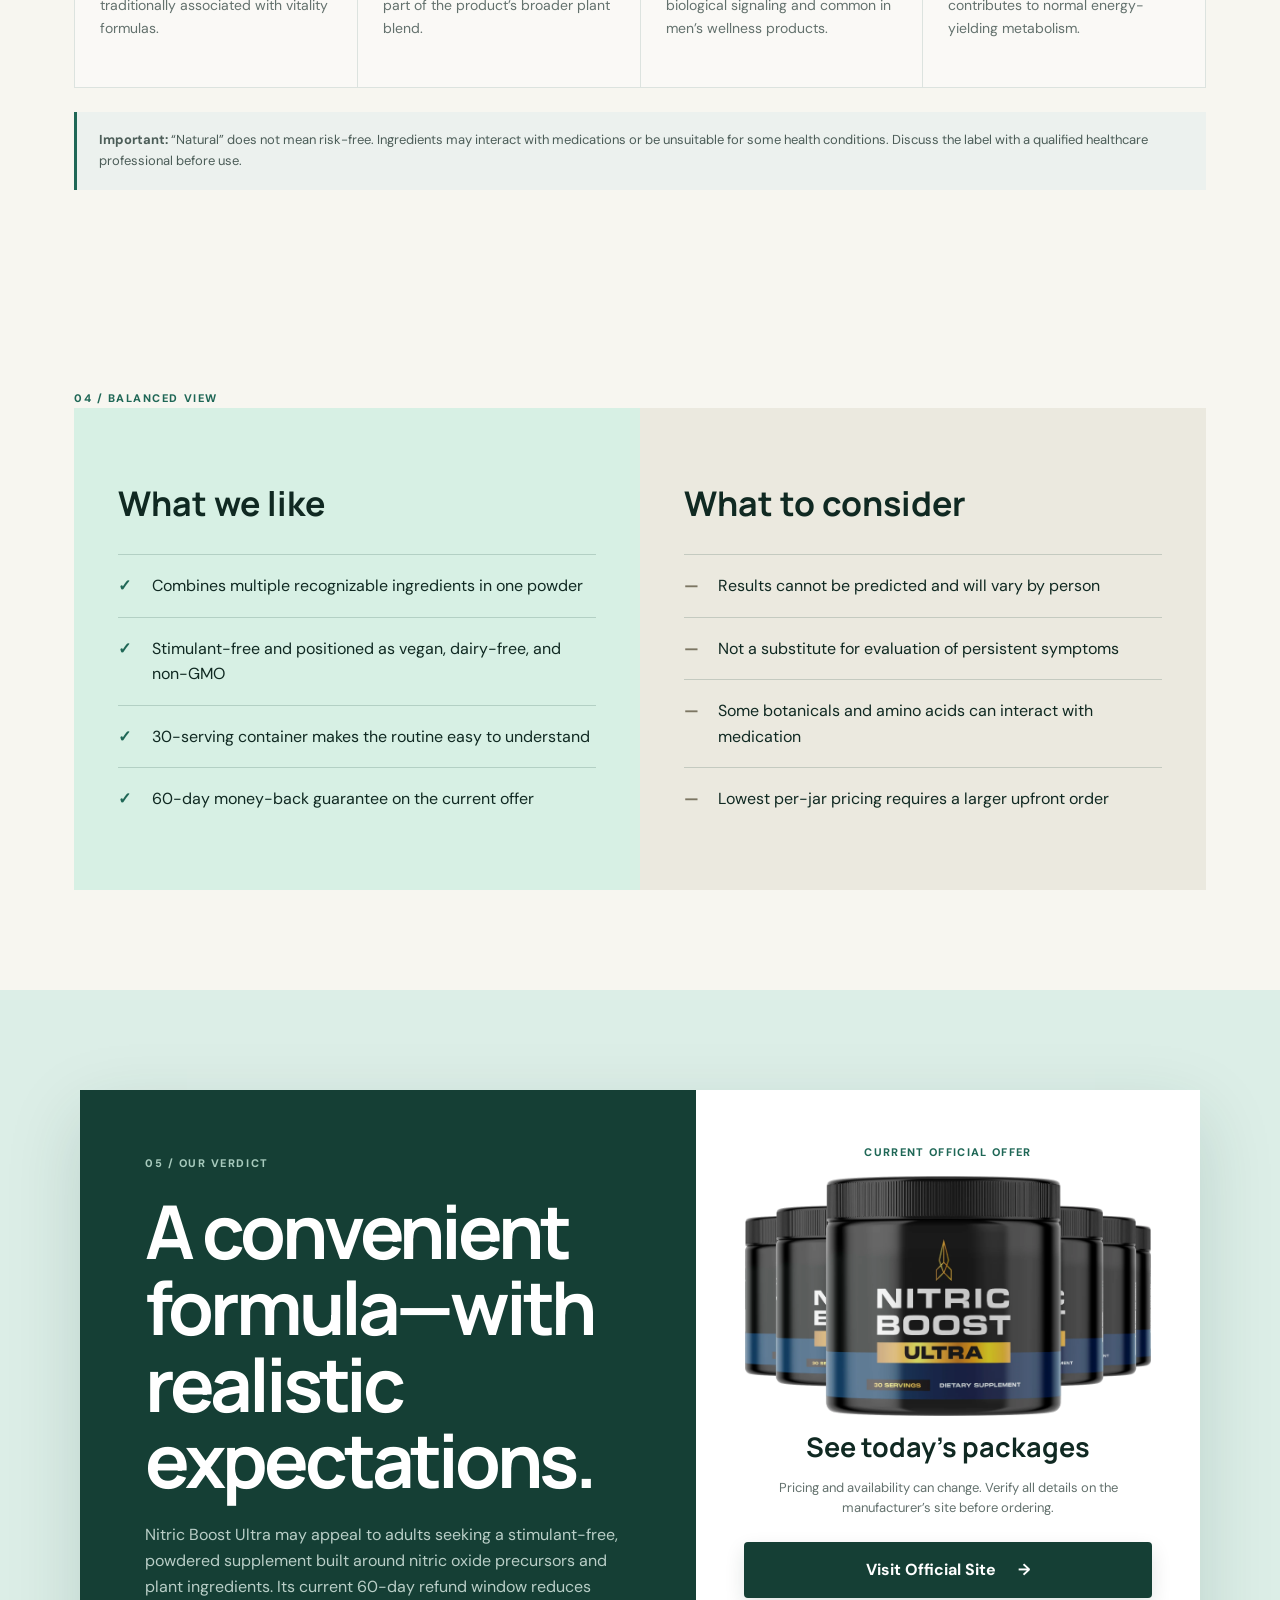
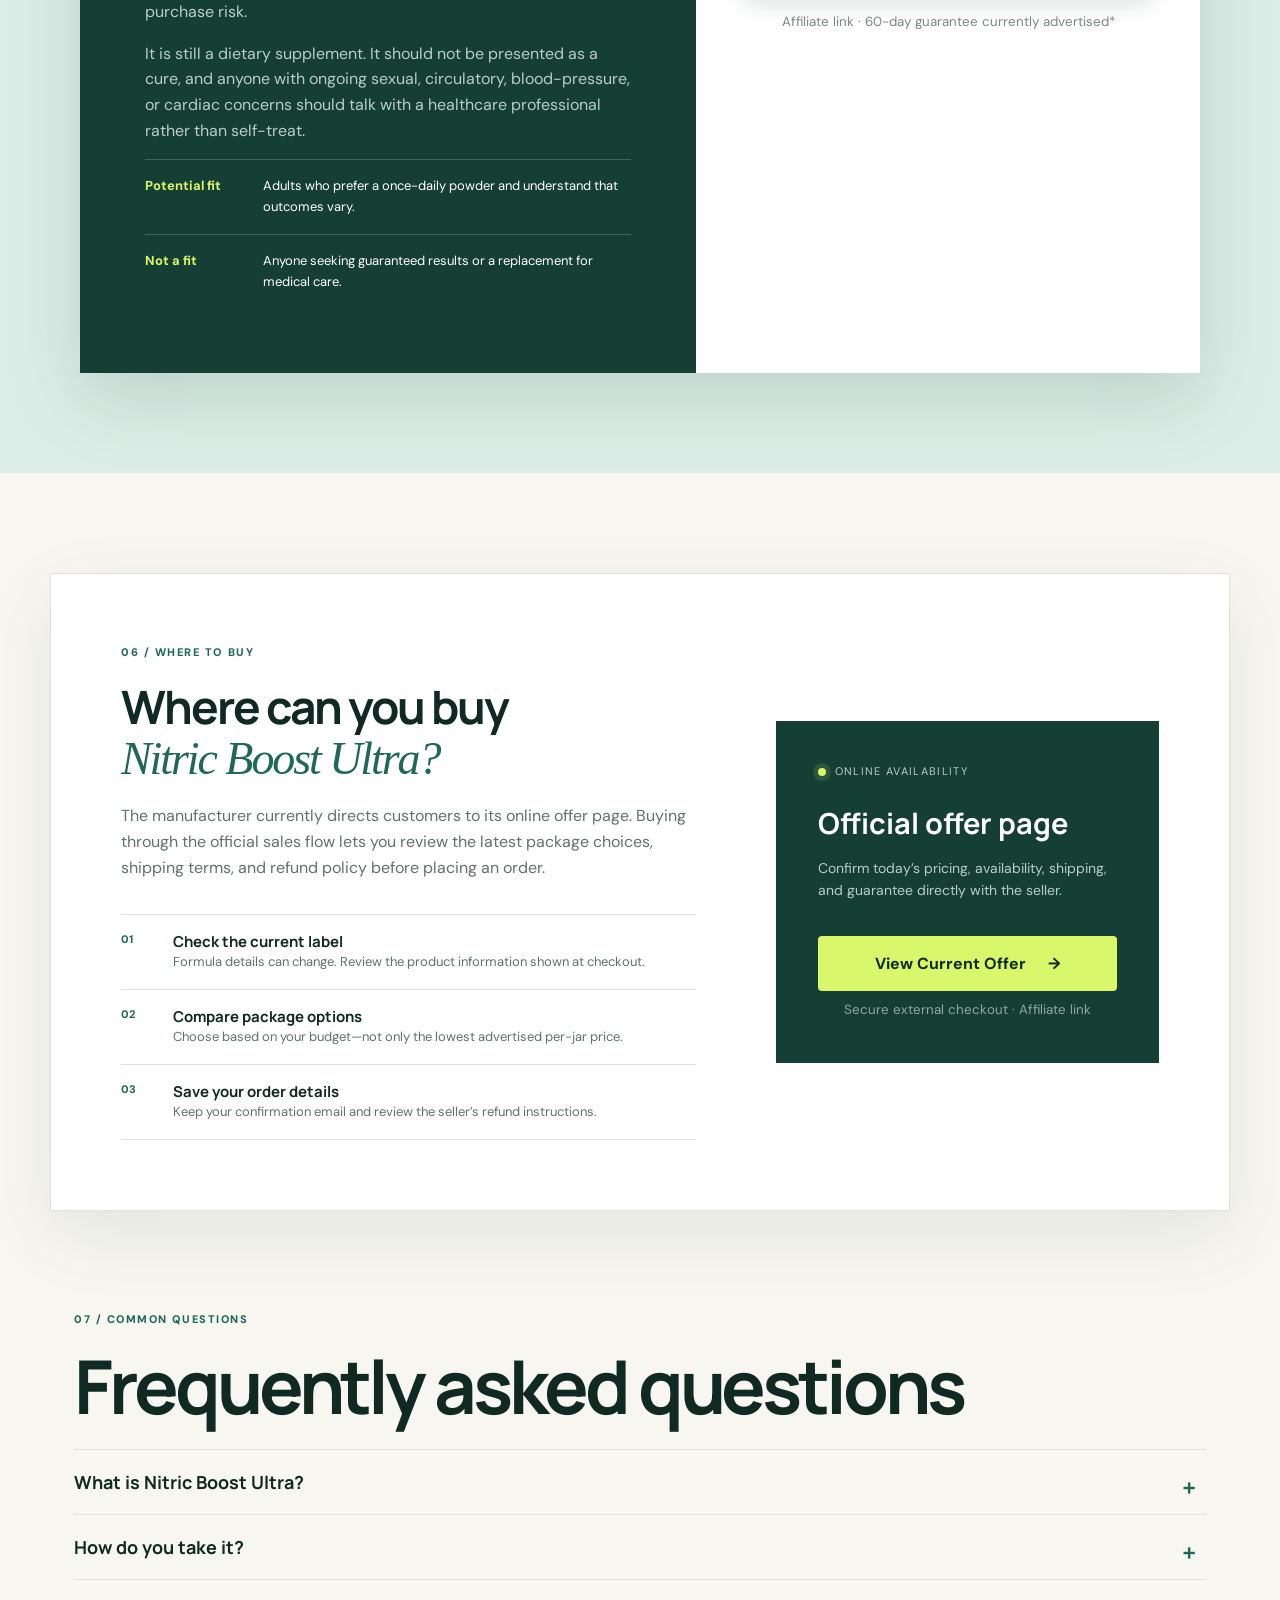
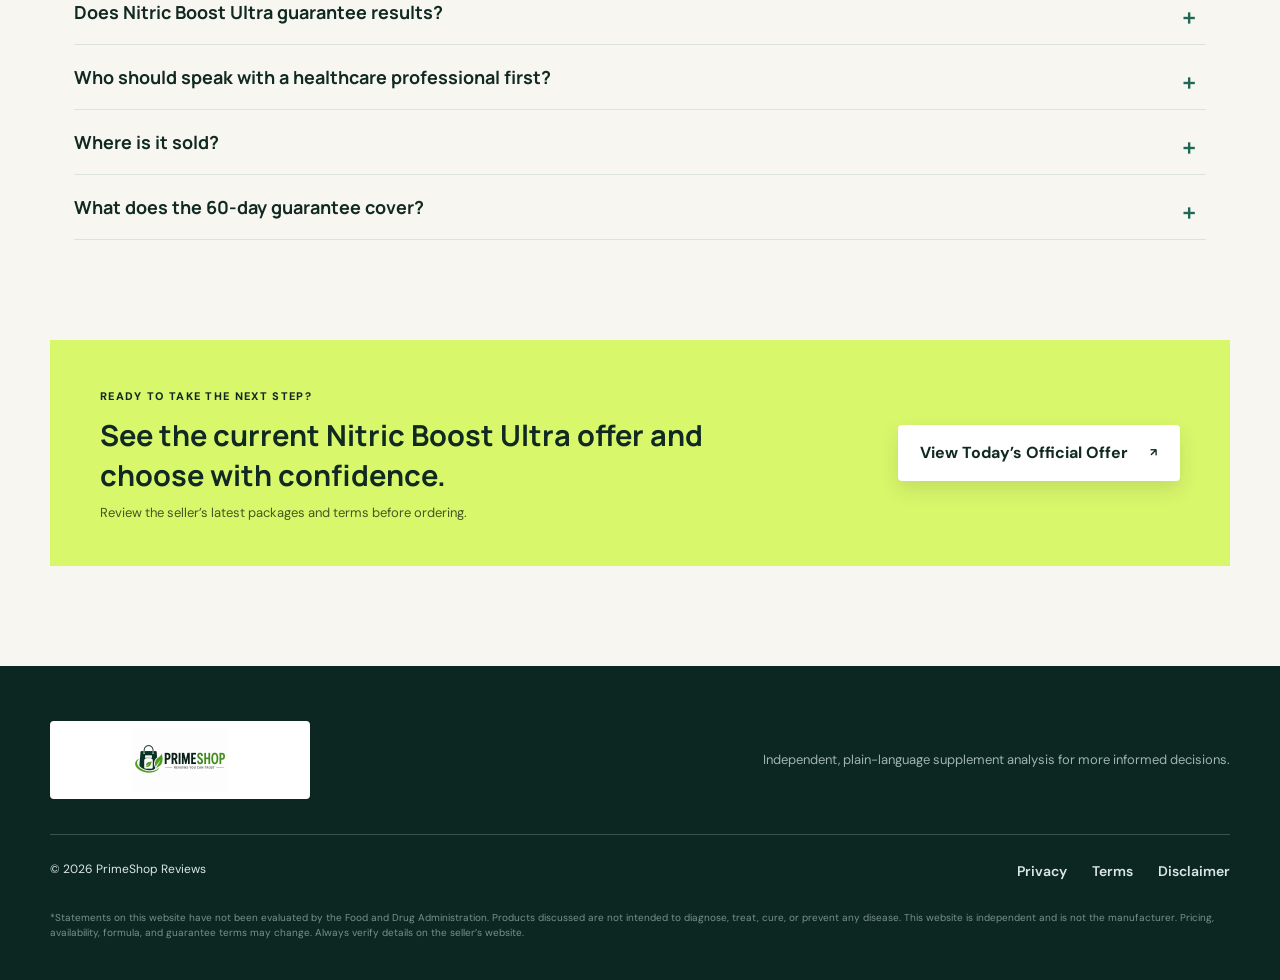
==== commit 1e10d78a: "Refaz site Nitric Boost com novo design" ====
--- a/index.html
+++ b/index.html
@@ -8,9 +8,21 @@
   <meta name="robots" content="index,follow,max-image-preview:large">
   <link rel="canonical" href="https://primeusashop.com.br/">
   <meta property="og:title" content="Nitric Boost Ultra Review (2026)">
-  <meta property="og:description" content="A clear, independent look at the formula, ingredients, value and limitations.">
+  <meta property="og:description" content="Ingredients, pros, cons, safety considerations and where to buy—an independent review designed to help you make an informed decision.">
   <meta property="og:type" content="article">
   <meta property="og:url" content="https://primeusashop.com.br/">
+  <meta property="og:site_name" content="PrimeShop Reviews">
+  <meta property="og:image" content="https://primeusashop.com.br/assets/images/prime-shop-logo.png">
+  <meta property="og:image:secure_url" content="https://primeusashop.com.br/assets/images/prime-shop-logo.png">
+  <meta property="og:image:type" content="image/png">
+  <meta property="og:image:width" content="1536">
+  <meta property="og:image:height" content="1024">
+  <meta property="og:image:alt" content="PrimeShop — Reviews You Can Trust">
+  <meta name="twitter:card" content="summary_large_image">
+  <meta name="twitter:title" content="Nitric Boost Ultra Review (2026)">
+  <meta name="twitter:description" content="A balanced look at the ingredients, pros, cons and current official offer.">
+  <meta name="twitter:image" content="https://primeusashop.com.br/assets/images/prime-shop-logo.png">
+  <link rel="icon" type="image/png" href="assets/images/prime-shop-logo.png">
   <link rel="preconnect" href="https://fonts.googleapis.com">
   <link rel="preconnect" href="https://fonts.gstatic.com" crossorigin>
   <link href="https://fonts.googleapis.com/css2?family=DM+Sans:wght@400;500;600;700&family=Manrope:wght@600;700;800&display=swap" rel="stylesheet">
@@ -20,7 +32,7 @@
 <body>
   <div class="disclosure">Advertiser disclosure: This page contains affiliate links. We may earn a commission at no added cost to you. <a href="disclaimer.html">Learn more</a>.</div>
   <header class="site-header">
-    <a class="brand" href="index.html" aria-label="ClearForm Reviews home"><span>CF</span> ClearForm <em>Reviews</em></a>
+    <a class="brand brand-image" href="index.html" aria-label="PrimeShop Reviews home"><img src="assets/images/prime-shop-logo.png" alt="PrimeShop — Reviews You Can Trust" width="300" height="92"></a>
     <nav aria-label="Main navigation">
       <a href="#analysis">Analysis</a><a href="#ingredients">Ingredients</a><a href="#verdict">Verdict</a><a href="#where-to-buy">Where to Buy</a><a href="#faq">FAQ</a>
     </nav>
@@ -145,7 +157,7 @@
     <section class="final-cta"><div><span>Ready to take the next step?</span><h2>See the current Nitric Boost Ultra offer and choose with confidence.</h2><p>Review the seller’s latest packages and terms before ordering.</p></div><a class="button button-light affiliate-link" href="https://hop.clickbank.net/?vendor=noboost&amp;pid=17&amp;affiliate=garcia98sa&amp;tid=Nutri" rel="sponsored nofollow">View Today’s Official Offer <span>↗</span></a></section>
   </main>
 
-  <footer><div class="footer-top"><a class="brand invert" href="index.html"><span>CF</span> ClearForm <em>Reviews</em></a><p>Independent, plain-language supplement analysis for more informed decisions.</p></div><div class="footer-bottom"><span>© 2026 ClearForm Reviews</span><nav><a href="privacy.html">Privacy</a><a href="terms.html">Terms</a><a href="disclaimer.html">Disclaimer</a></nav></div><p class="legal-note">*Statements on this website have not been evaluated by the Food and Drug Administration. Products discussed are not intended to diagnose, treat, cure, or prevent any disease. This website is independent and is not the manufacturer. Pricing, availability, formula, and guarantee terms may change. Always verify details on the seller’s website.</p></footer>
+  <footer><div class="footer-top"><a class="brand brand-image footer-logo" href="index.html"><img src="assets/images/prime-shop-logo.png" alt="PrimeShop — Reviews You Can Trust" width="300" height="92"></a><p>Independent, plain-language supplement analysis for more informed decisions.</p></div><div class="footer-bottom"><span>© 2026 PrimeShop Reviews</span><nav><a href="privacy.html">Privacy</a><a href="terms.html">Terms</a><a href="disclaimer.html">Disclaimer</a></nav></div><p class="legal-note">*Statements on this website have not been evaluated by the Food and Drug Administration. Products discussed are not intended to diagnose, treat, cure, or prevent any disease. This website is independent and is not the manufacturer. Pricing, availability, formula, and guarantee terms may change. Always verify details on the seller’s website.</p></footer>
   <div class="mobile-bar"><div><small>Read the full review</small><b>See current offer</b></div><a class="button affiliate-link" href="https://hop.clickbank.net/?vendor=noboost&amp;pid=17&amp;affiliate=garcia98sa&amp;tid=Nutri" rel="sponsored nofollow">Official Site →</a></div>
   <script src="script.js" defer></script>
 </body></html>
--- a/styles.css
+++ b/styles.css
@@ -6,3 +6,10 @@
 .product-image-link{position:relative;z-index:1;display:block;width:min(100%,530px);transition:transform .2s ease}.hero-visual .product-image-link img{display:block;width:100%;height:auto;object-fit:contain;filter:drop-shadow(0 30px 24px rgba(21,63,53,.18))}.product-image-link:hover,.offer-image-link:hover{transform:translateY(-4px)}.product-image-link:focus-visible,.offer-image-link:focus-visible{outline:3px solid var(--green);outline-offset:6px}.offer-image-link{display:block;margin:12px 0;transition:transform .2s ease}.offer .offer-image-link img{display:block;width:100%;height:240px;object-fit:contain;margin:0}.where-to-buy{max-width:1180px;margin:100px auto 0;padding:70px;display:grid;grid-template-columns:1.2fr .8fr;gap:80px;background:#fff;border:1px solid var(--line);box-shadow:0 24px 70px rgba(16,41,34,.08)}.where-copy h2{font:700 46px/1.08 Manrope,sans-serif;letter-spacing:-.045em;margin:20px 0}.where-copy h2 em{font-family:var(--serif);font-weight:400;color:var(--green)}.where-copy>p{color:var(--muted);max-width:650px}.buy-points{margin-top:34px;border-top:1px solid var(--line)}.buy-points>div{display:grid;grid-template-columns:38px 1fr;gap:14px;padding:16px 0;border-bottom:1px solid var(--line)}.buy-points span{font-size:11px;font-weight:800;color:var(--green)}.buy-points p{margin:0;font-size:13px;color:var(--muted)}.buy-points b{display:block;color:var(--ink);font:700 15px Manrope}.buy-card{align-self:center;background:var(--forest);color:#fff;padding:42px}.availability{display:flex;align-items:center;gap:9px;font-size:11px;text-transform:uppercase;letter-spacing:.12em;color:#b8cec6}.availability i{width:8px;height:8px;border-radius:50%;background:var(--lime);box-shadow:0 0 0 5px rgba(217,247,107,.12)}.buy-card h3{font:700 29px Manrope;margin:22px 0 10px}.buy-card p{color:#b8cec6;font-size:14px}.buy-card .button{background:var(--lime);color:var(--ink);box-shadow:none;margin:20px 0 8px}.buy-card .button:hover{background:#e4fa8f}.buy-card small{display:block;text-align:center;color:#8eaaa1}.final-cta p{margin:0;font-size:13px;color:#465723}
 @media(max-width:900px){.where-to-buy{grid-template-columns:1fr;margin-top:60px;padding:50px;gap:40px}}
 @media(max-width:600px){.where-to-buy{margin:50px 12px 0;padding:36px 24px}.where-copy h2{font-size:37px}.buy-card{padding:32px 24px}}
+
+/* Brand and cross-browser fallbacks */
+html{-webkit-text-size-adjust:100%;text-size-adjust:100%}button,input,select,textarea{font:inherit}.site-header{-webkit-backdrop-filter:blur(10px)}.hero h1,.section-head h2,.quick-take h2,.faq>h2,.verdict h2{font-size:54px}.brand-image{width:230px;max-width:24vw;height:58px;overflow:hidden}.brand-image img{display:block;width:100%;height:100%;object-fit:contain}.footer-logo{width:260px;max-width:100%;height:78px;background:#fff;border-radius:4px;padding:7px}.site-header>.brand-image+nav{margin-left:auto}
+@supports (font-size:clamp(1rem,2vw,3rem)){.hero h1,.section-head h2,.quick-take h2,.faq>h2,.verdict h2{font-size:clamp(46px,5.8vw,78px)}}
+@supports not ((-webkit-backdrop-filter:blur(10px)) or (backdrop-filter:blur(10px))){.site-header{background:#f7f6f0}}
+@media(max-width:1100px){.brand-image{width:190px}.site-header{gap:22px}.site-header nav{gap:18px}}
+@media(max-width:600px){.brand-image{width:175px;max-width:58vw;height:52px}.footer-logo{width:240px;height:72px}.hero h1,.section-head h2,.quick-take h2,.faq>h2,.verdict h2{font-size:37px}}
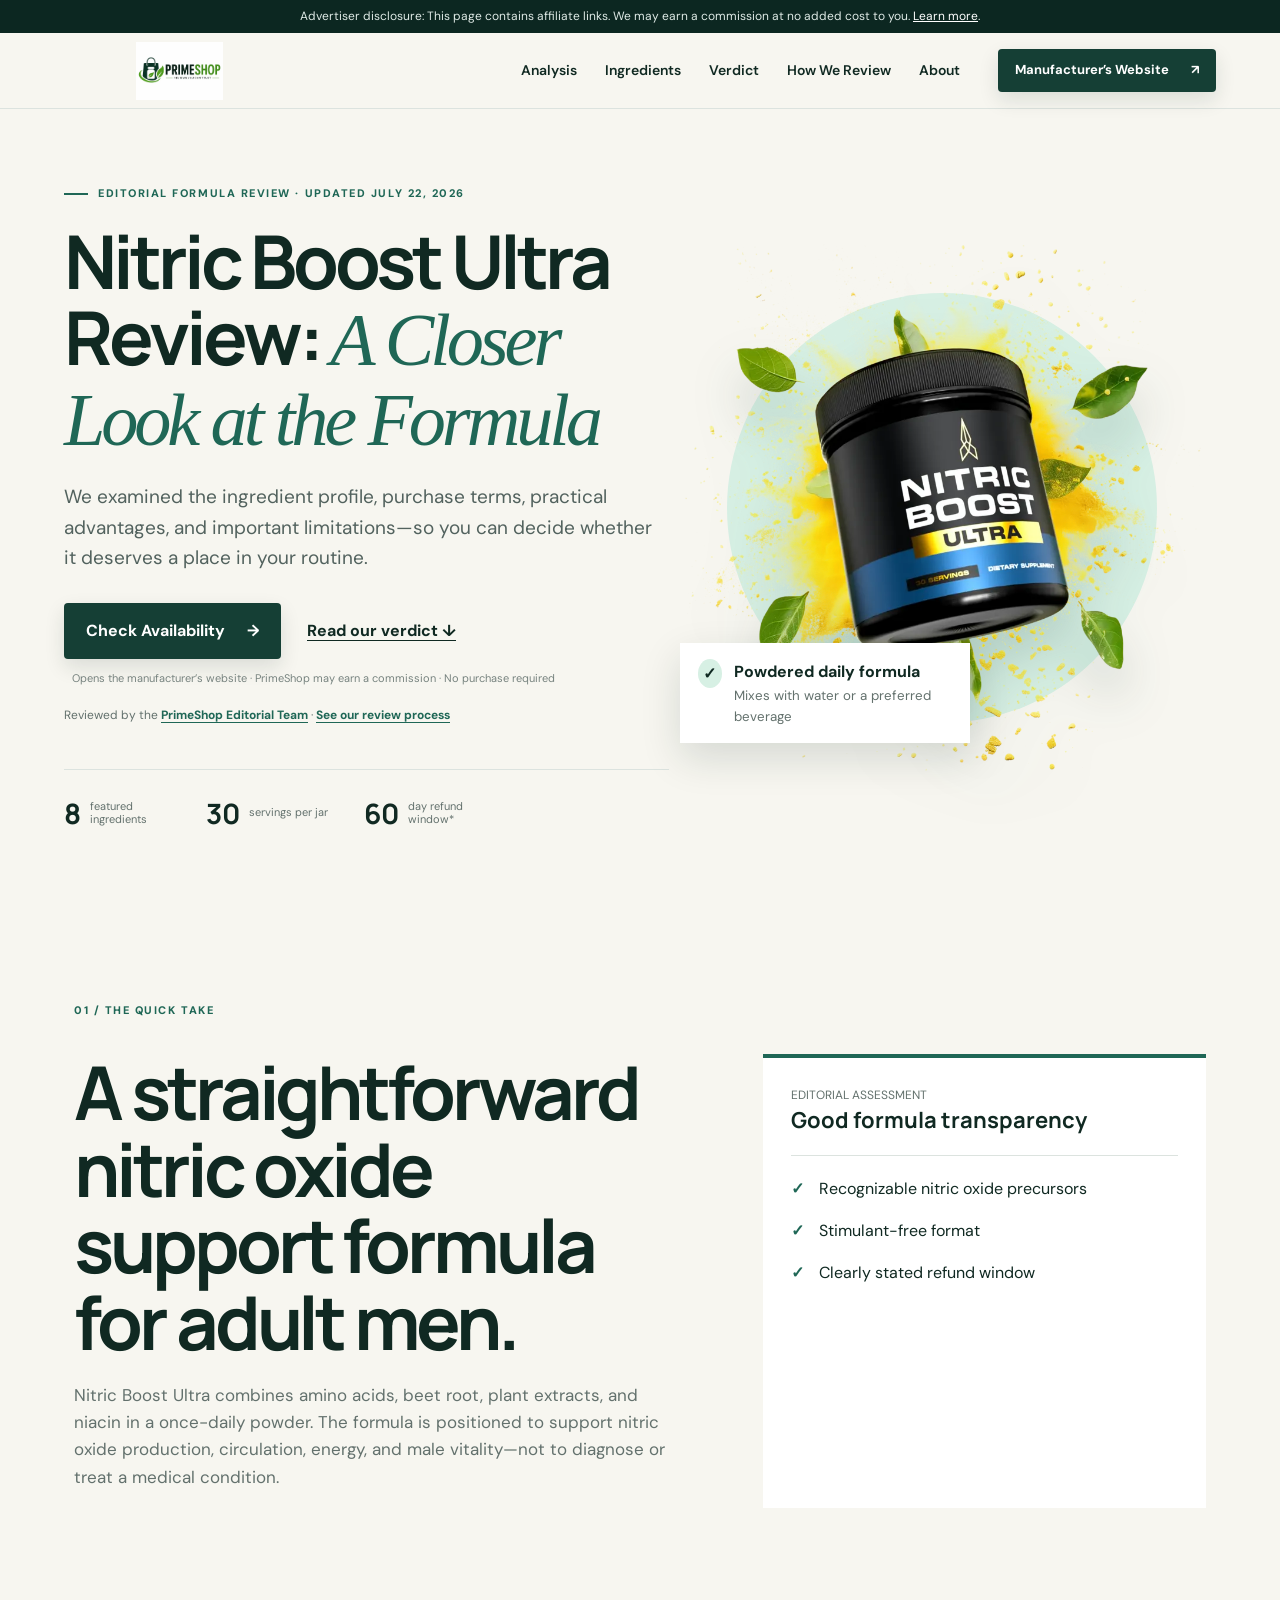
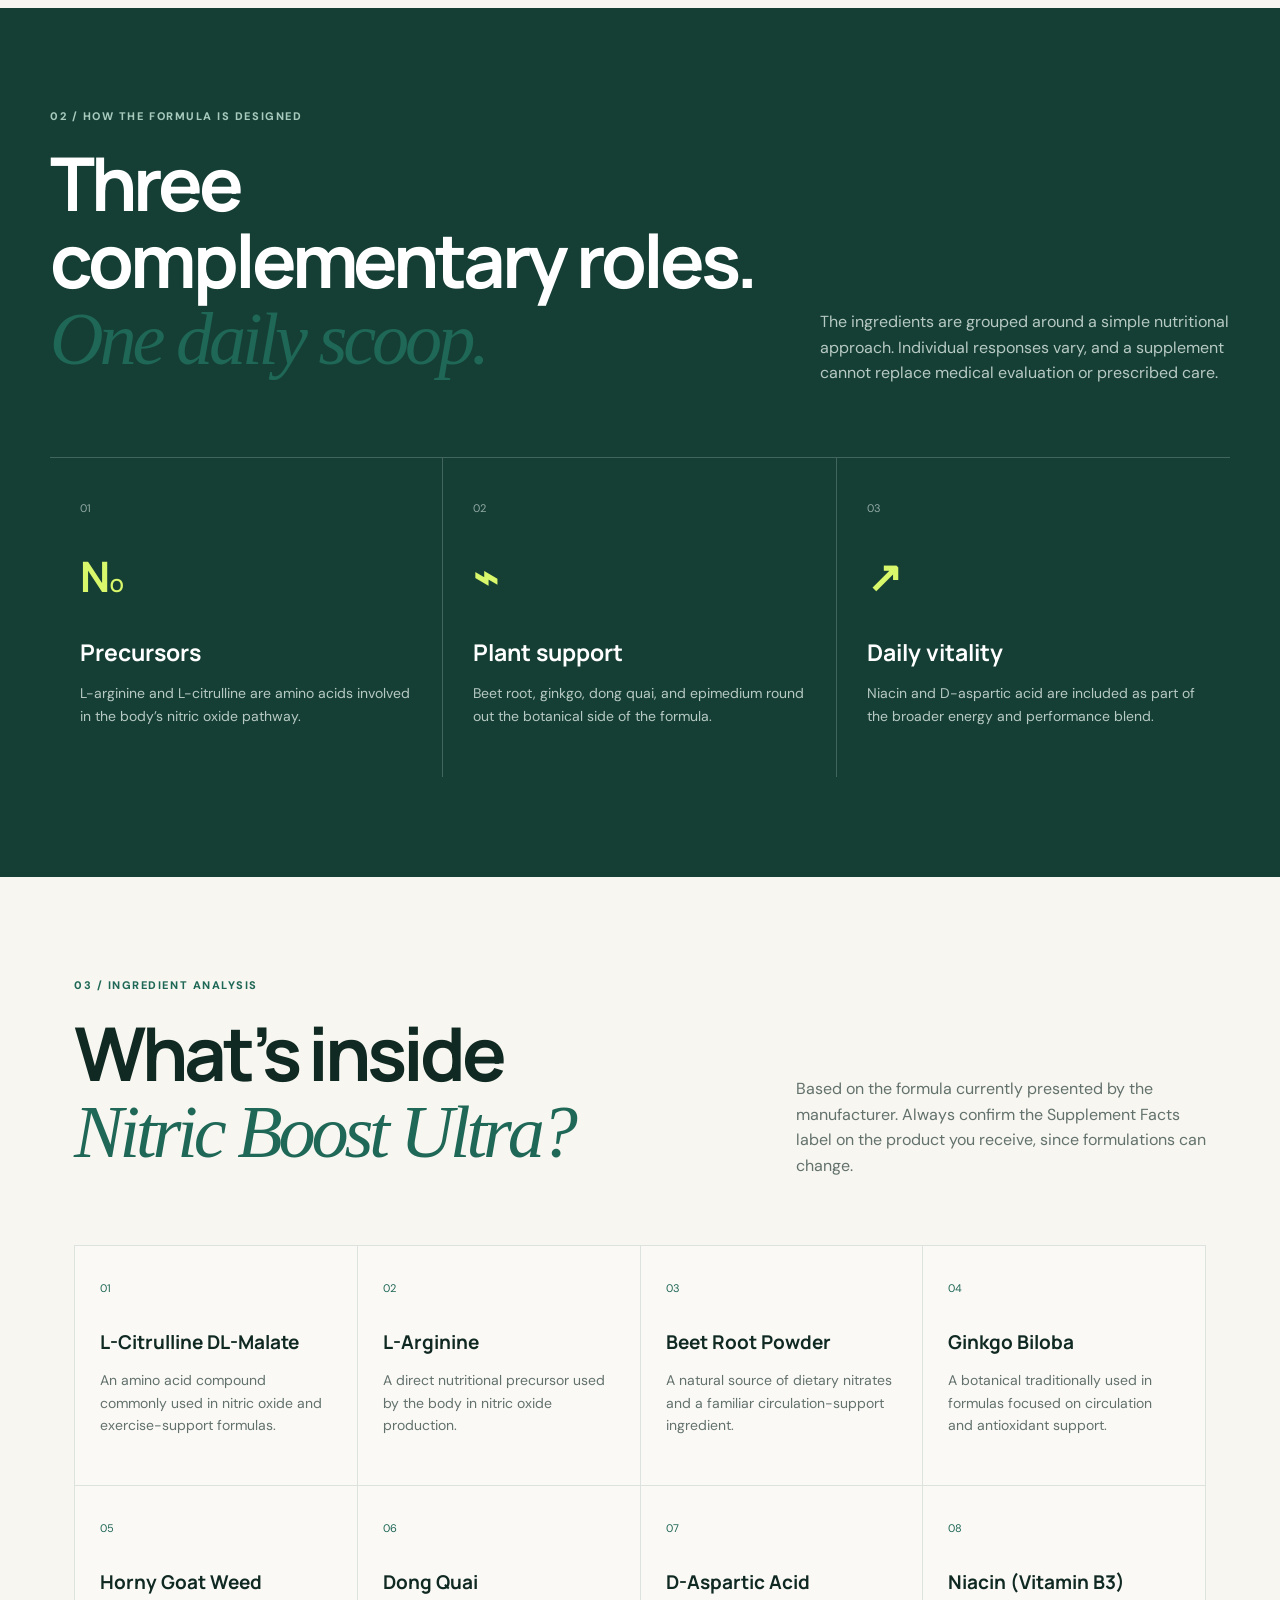
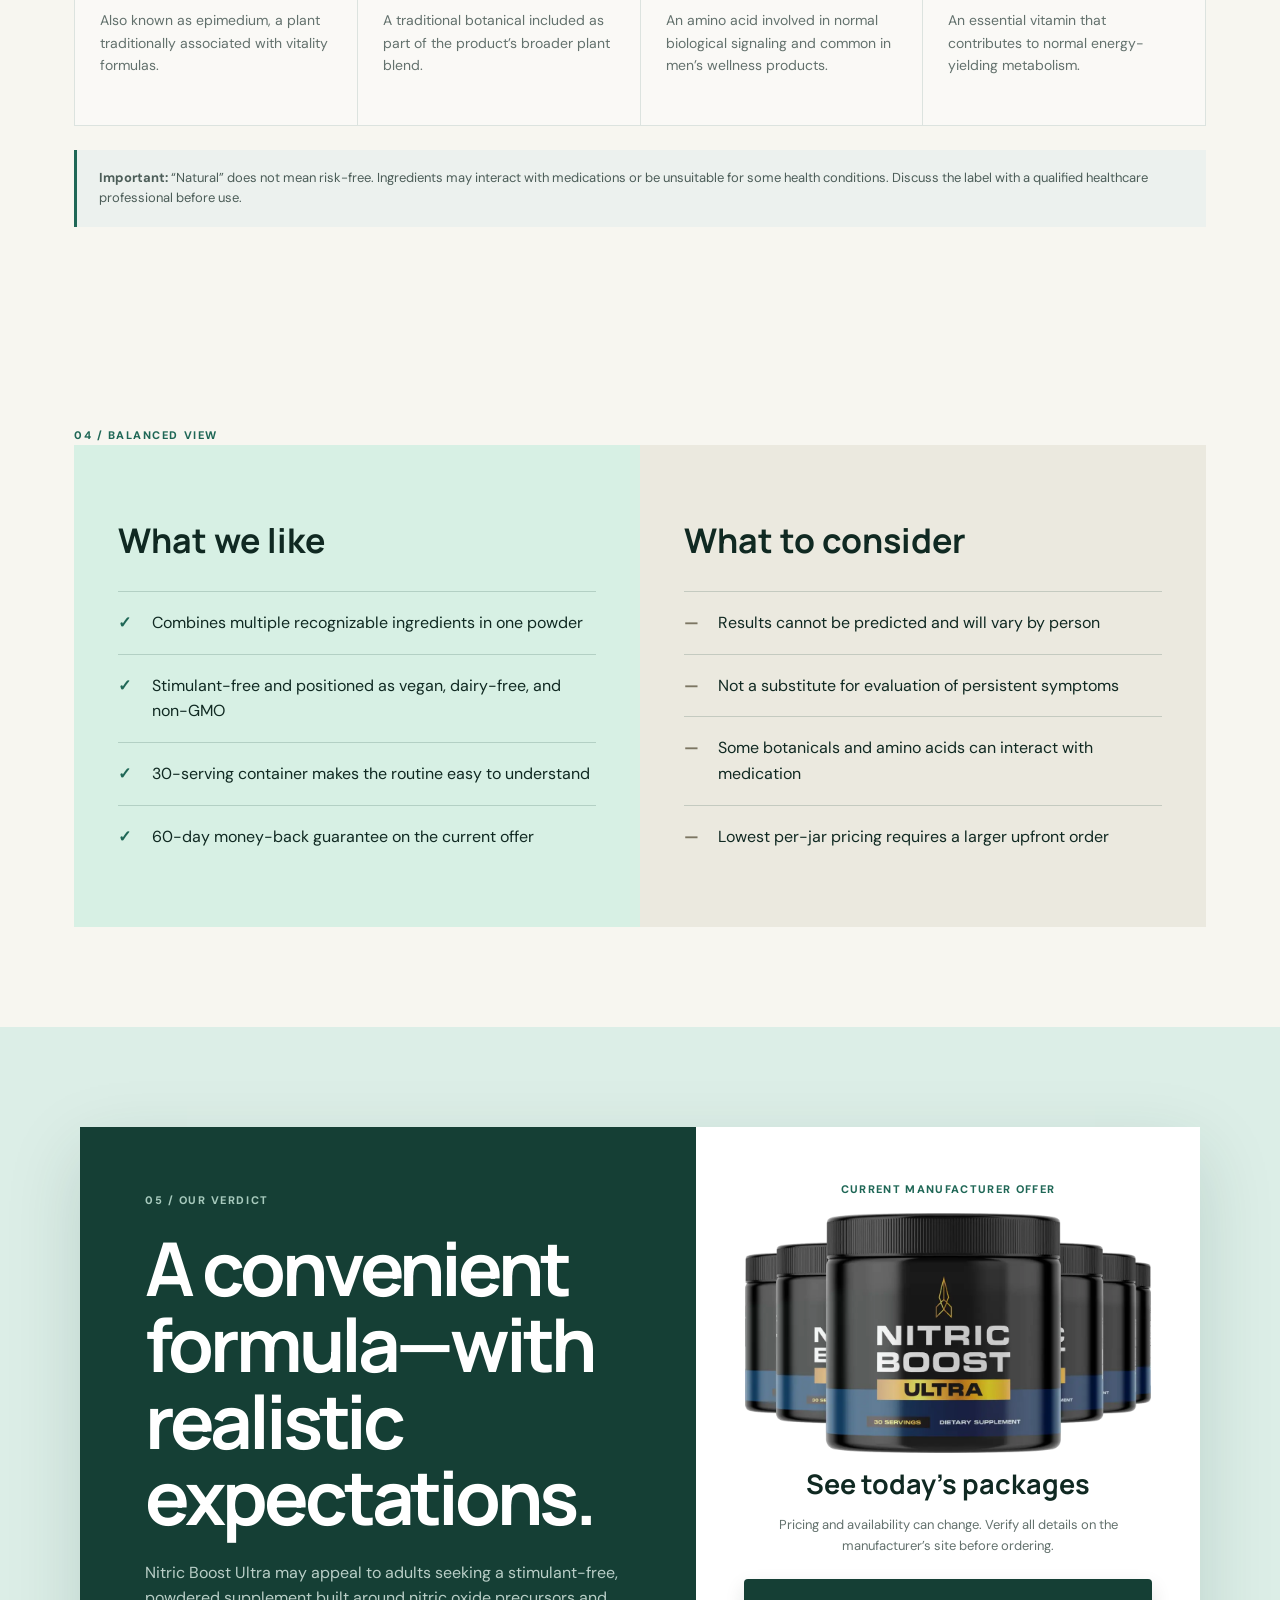
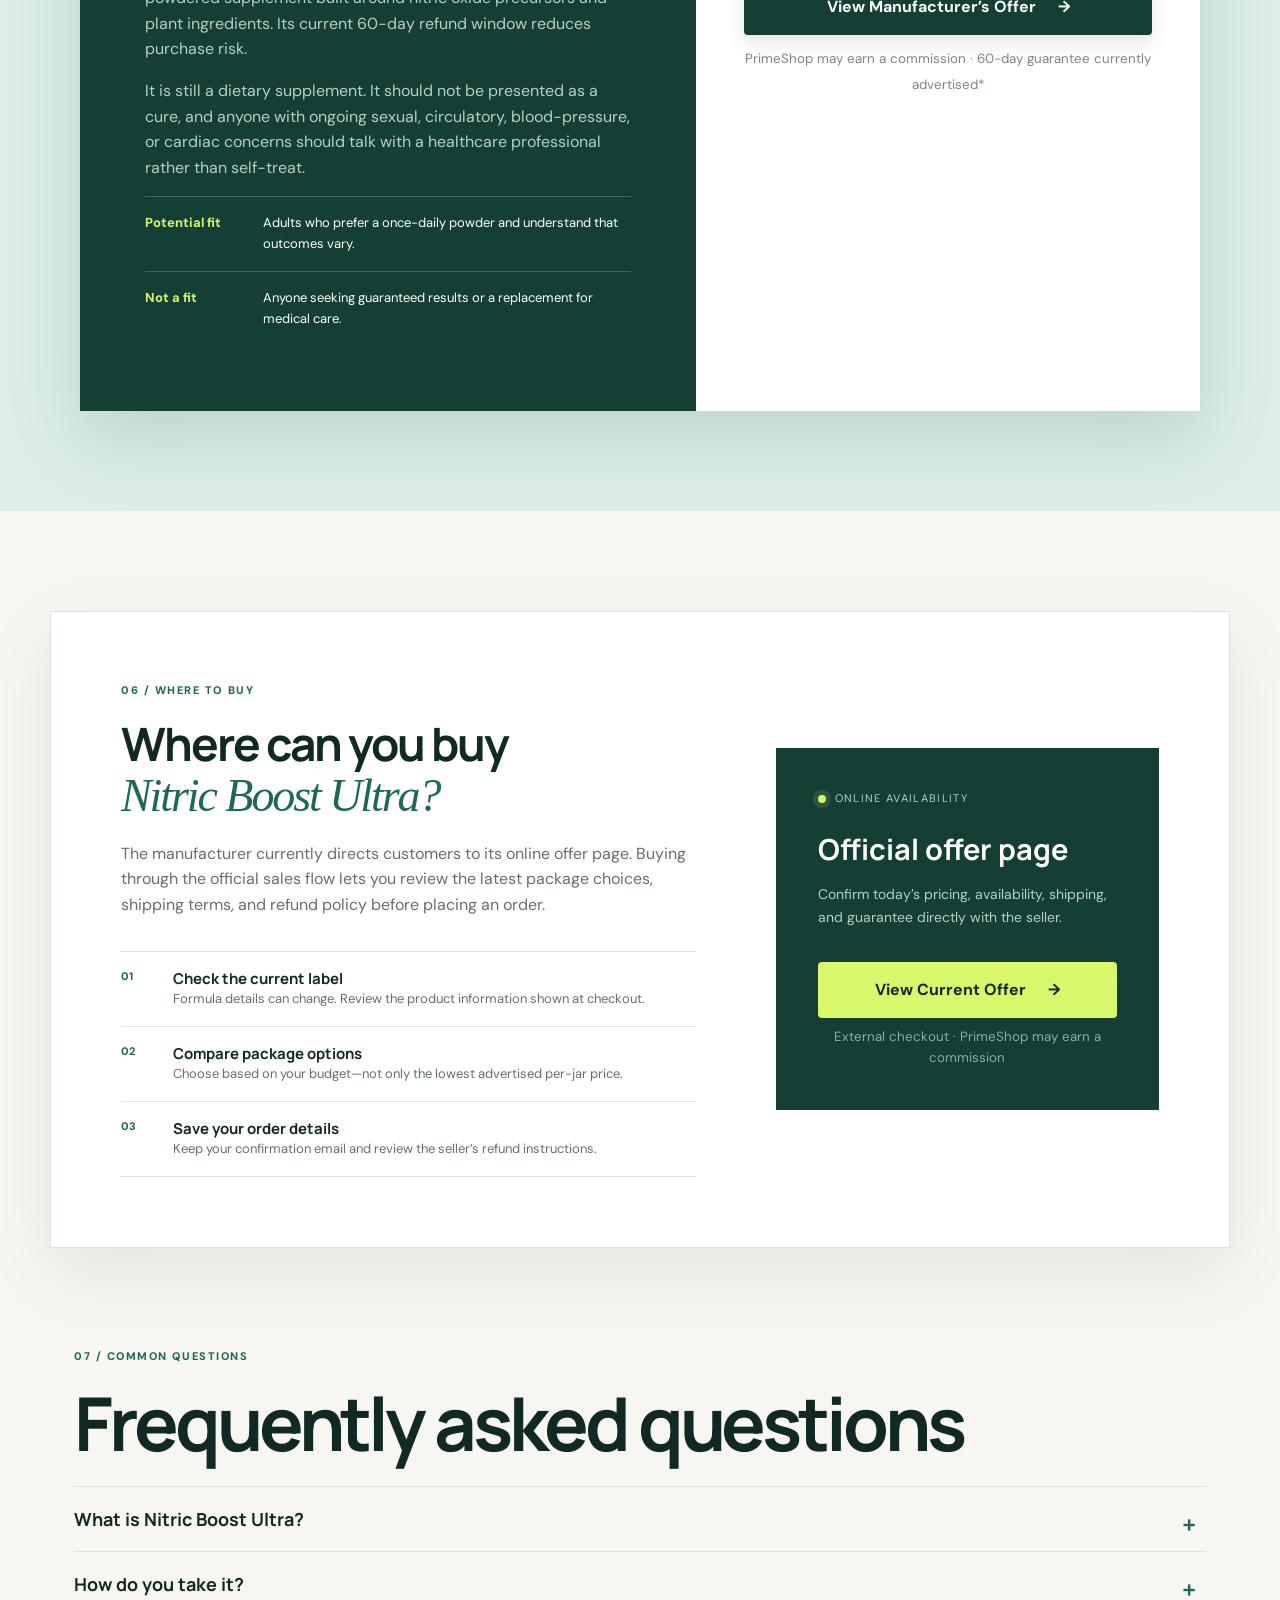
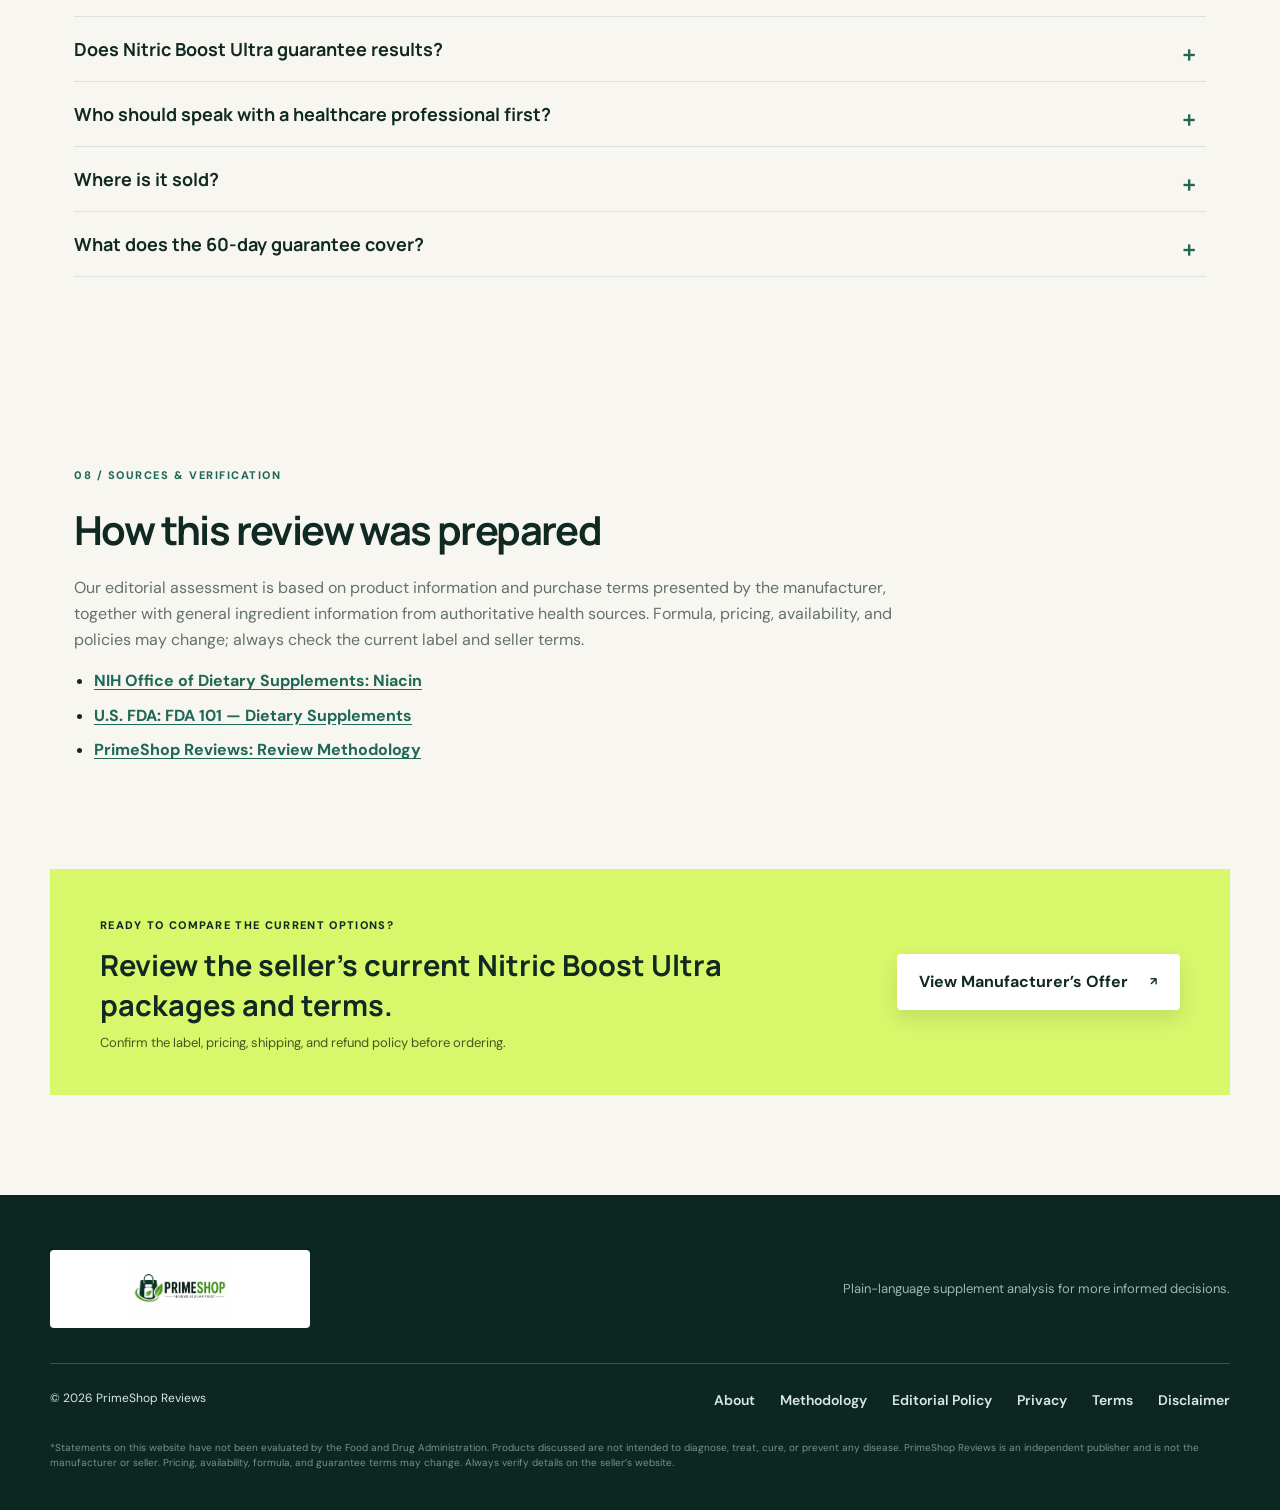
==== commit aa341dda: "Atualiza PrimeShop Reviews e estrutura editorial" ====
--- a/index.html
+++ b/index.html
@@ -6,57 +6,58 @@
   <title>Nitric Boost Ultra Review (2026): Formula, Pros & Cons</title>
   <meta name="description" content="An independent Nitric Boost Ultra review covering its formula, ingredients, pricing, guarantee, pros, cons, and who should speak with a clinician first.">
   <meta name="robots" content="index,follow,max-image-preview:large">
-  <link rel="canonical" href="https://primeusashop.com.br/">
+  <link rel="canonical" href="https://garcia98santos-ops.github.io/Primeshop/">
   <meta property="og:title" content="Nitric Boost Ultra Review (2026)">
   <meta property="og:description" content="Ingredients, pros, cons, safety considerations and where to buy—an independent review designed to help you make an informed decision.">
   <meta property="og:type" content="article">
-  <meta property="og:url" content="https://primeusashop.com.br/">
+  <meta property="og:url" content="https://garcia98santos-ops.github.io/Primeshop/">
   <meta property="og:site_name" content="PrimeShop Reviews">
-  <meta property="og:image" content="https://primeusashop.com.br/assets/images/prime-shop-logo.png">
-  <meta property="og:image:secure_url" content="https://primeusashop.com.br/assets/images/prime-shop-logo.png">
-  <meta property="og:image:type" content="image/png">
-  <meta property="og:image:width" content="1536">
-  <meta property="og:image:height" content="1024">
+  <meta property="og:image" content="https://garcia98santos-ops.github.io/Primeshop/assets/images/prime-shop-social.jpg">
+  <meta property="og:image:secure_url" content="https://garcia98santos-ops.github.io/Primeshop/assets/images/prime-shop-social.jpg">
+  <meta property="og:image:type" content="image/jpeg">
+  <meta property="og:image:width" content="900">
+  <meta property="og:image:height" content="600">
   <meta property="og:image:alt" content="PrimeShop — Reviews You Can Trust">
   <meta name="twitter:card" content="summary_large_image">
   <meta name="twitter:title" content="Nitric Boost Ultra Review (2026)">
-  <meta name="twitter:description" content="A balanced look at the ingredients, pros, cons and current official offer.">
-  <meta name="twitter:image" content="https://primeusashop.com.br/assets/images/prime-shop-logo.png">
-  <link rel="icon" type="image/png" href="assets/images/prime-shop-logo.png">
+  <meta name="twitter:description" content="A balanced look at the ingredients, pros, cons and current manufacturer offer.">
+  <meta name="twitter:image" content="https://garcia98santos-ops.github.io/Primeshop/assets/images/prime-shop-social.jpg">
+  <link rel="icon" type="image/webp" href="assets/images/prime-shop-logo.webp">
   <link rel="preconnect" href="https://fonts.googleapis.com">
   <link rel="preconnect" href="https://fonts.gstatic.com" crossorigin>
   <link href="https://fonts.googleapis.com/css2?family=DM+Sans:wght@400;500;600;700&family=Manrope:wght@600;700;800&display=swap" rel="stylesheet">
   <link rel="stylesheet" href="styles.css">
-  <script type="application/ld+json">{"@context":"https://schema.org","@type":"Review","name":"Nitric Boost Ultra Review","itemReviewed":{"@type":"Product","name":"Nitric Boost Ultra","brand":{"@type":"Brand","name":"Nitric Boost"}},"author":{"@type":"Organization","name":"ClearForm Reviews"},"dateModified":"2026-07-21","reviewBody":"An independent editorial analysis of Nitric Boost Ultra's formula, buying terms, advantages, and limitations."}</script>
+  <script type="application/ld+json">{"@context":"https://schema.org","@type":"Review","name":"Nitric Boost Ultra Review","url":"https://garcia98santos-ops.github.io/Primeshop/","itemReviewed":{"@type":"Product","name":"Nitric Boost Ultra","brand":{"@type":"Brand","name":"Nitric Boost"}},"author":{"@type":"Organization","name":"PrimeShop Reviews","url":"https://garcia98santos-ops.github.io/Primeshop/about.html"},"publisher":{"@type":"Organization","name":"PrimeShop Reviews","url":"https://garcia98santos-ops.github.io/Primeshop/"},"datePublished":"2026-07-21","dateModified":"2026-07-22","reviewBody":"An independent editorial analysis of Nitric Boost Ultra's formula, buying terms, advantages, and limitations."}</script>
 </head>
 <body>
   <div class="disclosure">Advertiser disclosure: This page contains affiliate links. We may earn a commission at no added cost to you. <a href="disclaimer.html">Learn more</a>.</div>
   <header class="site-header">
-    <a class="brand brand-image" href="index.html" aria-label="PrimeShop Reviews home"><img src="assets/images/prime-shop-logo.png" alt="PrimeShop — Reviews You Can Trust" width="300" height="92"></a>
+    <a class="brand brand-image" href="index.html" aria-label="PrimeShop Reviews home"><img src="assets/images/prime-shop-logo.webp" alt="PrimeShop Reviews — Reviews You Can Trust" width="300" height="92"></a>
     <nav aria-label="Main navigation">
-      <a href="#analysis">Analysis</a><a href="#ingredients">Ingredients</a><a href="#verdict">Verdict</a><a href="#where-to-buy">Where to Buy</a><a href="#faq">FAQ</a>
+      <a href="#analysis">Analysis</a><a href="#ingredients">Ingredients</a><a href="#verdict">Verdict</a><a href="methodology.html">How We Review</a><a href="about.html">About</a>
     </nav>
-    <a class="button button-small affiliate-link" href="https://hop.clickbank.net/?vendor=noboost&amp;pid=17&amp;affiliate=garcia98sa&amp;tid=Nutri" rel="sponsored nofollow">Visit Official Site <span>↗</span></a>
+    <a class="button button-small outbound-offer" data-placement="header" href="https://hop.clickbank.net/?vendor=noboost&amp;pid=17&amp;affiliate=garcia98sa&amp;tid=ps_header" rel="sponsored nofollow">Manufacturer’s Website <span>↗</span></a>
     <button class="menu" aria-label="Open menu" aria-expanded="false">☰</button>
   </header>
 
   <main>
     <section class="hero">
       <div class="hero-copy">
-        <div class="eyebrow"><span></span> Independent formula review · Updated July 2026</div>
+        <div class="eyebrow"><span></span> Editorial formula review · Updated July 22, 2026</div>
         <h1>Nitric Boost Ultra Review: <em>A Closer Look at the Formula</em></h1>
         <p class="lede">We examined the ingredient profile, purchase terms, practical advantages, and important limitations—so you can decide whether it deserves a place in your routine.</p>
         <div class="hero-actions">
-          <a class="button affiliate-link" href="https://hop.clickbank.net/?vendor=noboost&amp;pid=17&amp;affiliate=garcia98sa&amp;tid=Nutri" rel="sponsored nofollow">Check Availability <span>→</span></a>
+          <a class="button outbound-offer" data-placement="hero" href="https://hop.clickbank.net/?vendor=noboost&amp;pid=17&amp;affiliate=garcia98sa&amp;tid=ps_hero" rel="sponsored nofollow">Check Availability <span>→</span></a>
           <a class="text-link" href="#verdict">Read our verdict ↓</a>
         </div>
-        <p class="micro">Opens the manufacturer’s website · No purchase required</p>
+        <p class="micro">Opens the manufacturer’s website · PrimeShop may earn a commission · No purchase required</p>
+        <p class="byline">Reviewed by the <a href="about.html">PrimeShop Editorial Team</a> · <a href="methodology.html">See our review process</a></p>
         <div class="trust-row"><div><b>8</b><span>featured ingredients</span></div><div><b>30</b><span>servings per jar</span></div><div><b>60</b><span>day refund window*</span></div></div>
       </div>
       <div class="hero-visual">
         <div class="halo"></div>
-        <a class="product-image-link affiliate-link" href="https://hop.clickbank.net/?vendor=noboost&amp;pid=17&amp;affiliate=garcia98sa&amp;tid=Nutri" rel="sponsored nofollow" aria-label="View Nitric Boost Ultra on the official offer page">
-          <img src="assets/images/nitric-boost-product.png" alt="Nitric Boost Ultra product container" width="560" height="560">
+        <a class="product-image-link outbound-offer" data-placement="hero_product" href="https://hop.clickbank.net/?vendor=noboost&amp;pid=17&amp;affiliate=garcia98sa&amp;tid=ps_hero_product" rel="sponsored nofollow" aria-label="View Nitric Boost Ultra on the manufacturer’s website">
+          <img src="assets/images/nitric-boost-product.webp" alt="Nitric Boost Ultra product container" width="560" height="560" fetchpriority="high">
         </a>
         <div class="fact-card"><span class="check">✓</span><div><b>Powdered daily formula</b><small>Mixes with water or a preferred beverage</small></div></div>
       </div>
@@ -111,13 +112,13 @@
       <div class="verdict-card">
         <div class="verdict-copy"><div class="section-label light">05 / Our verdict</div><h2>A convenient formula—with realistic expectations.</h2><p>Nitric Boost Ultra may appeal to adults seeking a stimulant-free, powdered supplement built around nitric oxide precursors and plant ingredients. Its current 60-day refund window reduces purchase risk.</p><p>It is still a dietary supplement. It should not be presented as a cure, and anyone with ongoing sexual, circulatory, blood-pressure, or cardiac concerns should talk with a healthcare professional rather than self-treat.</p><div class="fit"><b>Potential fit</b><span>Adults who prefer a once-daily powder and understand that outcomes vary.</span></div><div class="fit"><b>Not a fit</b><span>Anyone seeking guaranteed results or a replacement for medical care.</span></div></div>
         <div class="offer">
-          <span class="offer-kicker">Current official offer</span>
-          <a class="offer-image-link affiliate-link" href="https://hop.clickbank.net/?vendor=noboost&amp;pid=17&amp;affiliate=garcia98sa&amp;tid=Nutri" rel="sponsored nofollow" aria-label="See Nitric Boost Ultra package options">
-            <img src="assets/images/nitric-boost-packages.png" alt="Nitric Boost Ultra multi-container offer" width="420" height="290" loading="lazy">
+          <span class="offer-kicker">Current manufacturer offer</span>
+          <a class="offer-image-link outbound-offer" data-placement="verdict_image" href="https://hop.clickbank.net/?vendor=noboost&amp;pid=17&amp;affiliate=garcia98sa&amp;tid=ps_verdict_image" rel="sponsored nofollow" aria-label="See Nitric Boost Ultra package options on the manufacturer’s website">
+            <img src="assets/images/nitric-boost-packages.webp" alt="Nitric Boost Ultra multi-container offer" width="420" height="290" loading="lazy">
           </a>
           <h3>See today’s packages</h3><p>Pricing and availability can change. Verify all details on the manufacturer’s site before ordering.</p>
-          <a class="button button-full affiliate-link" href="https://hop.clickbank.net/?vendor=noboost&amp;pid=17&amp;affiliate=garcia98sa&amp;tid=Nutri" rel="sponsored nofollow">Visit Official Site <span>→</span></a>
-          <small>Affiliate link · 60-day guarantee currently advertised*</small>
+          <a class="button button-full outbound-offer" data-placement="verdict_button" href="https://hop.clickbank.net/?vendor=noboost&amp;pid=17&amp;affiliate=garcia98sa&amp;tid=ps_verdict_button" rel="sponsored nofollow">View Manufacturer’s Offer <span>→</span></a>
+          <small>PrimeShop may earn a commission · 60-day guarantee currently advertised*</small>
         </div>
       </div>
     </section>
@@ -137,8 +138,8 @@
         <span class="availability"><i></i> Online availability</span>
         <h3>Official offer page</h3>
         <p>Confirm today’s pricing, availability, shipping, and guarantee directly with the seller.</p>
-        <a class="button button-full affiliate-link" href="https://hop.clickbank.net/?vendor=noboost&amp;pid=17&amp;affiliate=garcia98sa&amp;tid=Nutri" rel="sponsored nofollow">View Current Offer <span>→</span></a>
-        <small>Secure external checkout · Affiliate link</small>
+        <a class="button button-full outbound-offer" data-placement="where_to_buy" href="https://hop.clickbank.net/?vendor=noboost&amp;pid=17&amp;affiliate=garcia98sa&amp;tid=ps_where_to_buy" rel="sponsored nofollow">View Current Offer <span>→</span></a>
+        <small>External checkout · PrimeShop may earn a commission</small>
       </aside>
     </section>
 
@@ -154,10 +155,11 @@
       </div>
     </section>
 
-    <section class="final-cta"><div><span>Ready to take the next step?</span><h2>See the current Nitric Boost Ultra offer and choose with confidence.</h2><p>Review the seller’s latest packages and terms before ordering.</p></div><a class="button button-light affiliate-link" href="https://hop.clickbank.net/?vendor=noboost&amp;pid=17&amp;affiliate=garcia98sa&amp;tid=Nutri" rel="sponsored nofollow">View Today’s Official Offer <span>↗</span></a></section>
+    <section class="sources" aria-labelledby="sources-title"><div class="section-label">08 / Sources &amp; verification</div><h2 id="sources-title">How this review was prepared</h2><p>Our editorial assessment is based on product information and purchase terms presented by the manufacturer, together with general ingredient information from authoritative health sources. Formula, pricing, availability, and policies may change; always check the current label and seller terms.</p><ul><li><a href="https://ods.od.nih.gov/factsheets/Niacin-Consumer/" rel="noopener noreferrer">NIH Office of Dietary Supplements: Niacin</a></li><li><a href="https://www.fda.gov/consumers/consumer-updates/fda-101-dietary-supplements" rel="noopener noreferrer">U.S. FDA: FDA 101 — Dietary Supplements</a></li><li><a href="methodology.html">PrimeShop Reviews: Review Methodology</a></li></ul></section>
+    <section class="final-cta"><div><span>Ready to compare the current options?</span><h2>Review the seller’s current Nitric Boost Ultra packages and terms.</h2><p>Confirm the label, pricing, shipping, and refund policy before ordering.</p></div><a class="button button-light outbound-offer" data-placement="final_cta" href="https://hop.clickbank.net/?vendor=noboost&amp;pid=17&amp;affiliate=garcia98sa&amp;tid=ps_final_cta" rel="sponsored nofollow">View Manufacturer’s Offer <span>↗</span></a></section>
   </main>
 
-  <footer><div class="footer-top"><a class="brand brand-image footer-logo" href="index.html"><img src="assets/images/prime-shop-logo.png" alt="PrimeShop — Reviews You Can Trust" width="300" height="92"></a><p>Independent, plain-language supplement analysis for more informed decisions.</p></div><div class="footer-bottom"><span>© 2026 PrimeShop Reviews</span><nav><a href="privacy.html">Privacy</a><a href="terms.html">Terms</a><a href="disclaimer.html">Disclaimer</a></nav></div><p class="legal-note">*Statements on this website have not been evaluated by the Food and Drug Administration. Products discussed are not intended to diagnose, treat, cure, or prevent any disease. This website is independent and is not the manufacturer. Pricing, availability, formula, and guarantee terms may change. Always verify details on the seller’s website.</p></footer>
-  <div class="mobile-bar"><div><small>Read the full review</small><b>See current offer</b></div><a class="button affiliate-link" href="https://hop.clickbank.net/?vendor=noboost&amp;pid=17&amp;affiliate=garcia98sa&amp;tid=Nutri" rel="sponsored nofollow">Official Site →</a></div>
+  <footer><div class="footer-top"><a class="brand brand-image footer-logo" href="index.html"><img src="assets/images/prime-shop-logo.webp" alt="PrimeShop Reviews — Reviews You Can Trust" width="300" height="92"></a><p>Plain-language supplement analysis for more informed decisions.</p></div><div class="footer-bottom"><span>© 2026 PrimeShop Reviews</span><nav><a href="about.html">About</a><a href="methodology.html">Methodology</a><a href="editorial-policy.html">Editorial Policy</a><a href="privacy.html">Privacy</a><a href="terms.html">Terms</a><a href="disclaimer.html">Disclaimer</a></nav></div><p class="legal-note">*Statements on this website have not been evaluated by the Food and Drug Administration. Products discussed are not intended to diagnose, treat, cure, or prevent any disease. PrimeShop Reviews is an independent publisher and is not the manufacturer or seller. Pricing, availability, formula, and guarantee terms may change. Always verify details on the seller’s website.</p></footer>
+  <div class="mobile-bar"><div><small>Manufacturer’s website</small><b>See current offer</b></div><a class="button outbound-offer" data-placement="mobile_bar" href="https://hop.clickbank.net/?vendor=noboost&amp;pid=17&amp;affiliate=garcia98sa&amp;tid=ps_mobile_bar" rel="sponsored nofollow">View Offer →</a></div>
   <script src="script.js" defer></script>
 </body></html>
--- a/styles.css
+++ b/styles.css
@@ -7,6 +7,9 @@
 @media(max-width:900px){.where-to-buy{grid-template-columns:1fr;margin-top:60px;padding:50px;gap:40px}}
 @media(max-width:600px){.where-to-buy{margin:50px 12px 0;padding:36px 24px}.where-copy h2{font-size:37px}.buy-card{padding:32px 24px}}
 
+.byline{font-size:12px;color:var(--muted);margin:18px 0 0}.byline a{color:var(--green);font-weight:700;text-underline-offset:3px}.sources{max-width:1180px;margin:0 auto;padding:90px 24px}.sources h2{font:700 40px Manrope,sans-serif;letter-spacing:-.04em;margin:18px 0}.sources p{max-width:850px;color:var(--muted)}.sources ul{padding-left:20px}.sources li{margin:9px 0}.sources a{color:var(--green);font-weight:700;text-underline-offset:3px}.editorial-page{max-width:900px}.editorial-page .page-lede{font-size:20px;line-height:1.7;color:var(--ink)}.editorial-page h1{line-height:1.08}.footer-bottom nav{flex-wrap:wrap;justify-content:flex-end}
+@media(max-width:600px){.sources{padding:70px 20px}.sources h2{font-size:34px}.editorial-page .page-lede{font-size:18px}.footer-bottom nav{justify-content:flex-start}}
+
 /* Brand and cross-browser fallbacks */
 html{-webkit-text-size-adjust:100%;text-size-adjust:100%}button,input,select,textarea{font:inherit}.site-header{-webkit-backdrop-filter:blur(10px)}.hero h1,.section-head h2,.quick-take h2,.faq>h2,.verdict h2{font-size:54px}.brand-image{width:230px;max-width:24vw;height:58px;overflow:hidden}.brand-image img{display:block;width:100%;height:100%;object-fit:contain}.footer-logo{width:260px;max-width:100%;height:78px;background:#fff;border-radius:4px;padding:7px}.site-header>.brand-image+nav{margin-left:auto}
 @supports (font-size:clamp(1rem,2vw,3rem)){.hero h1,.section-head h2,.quick-take h2,.faq>h2,.verdict h2{font-size:clamp(46px,5.8vw,78px)}}
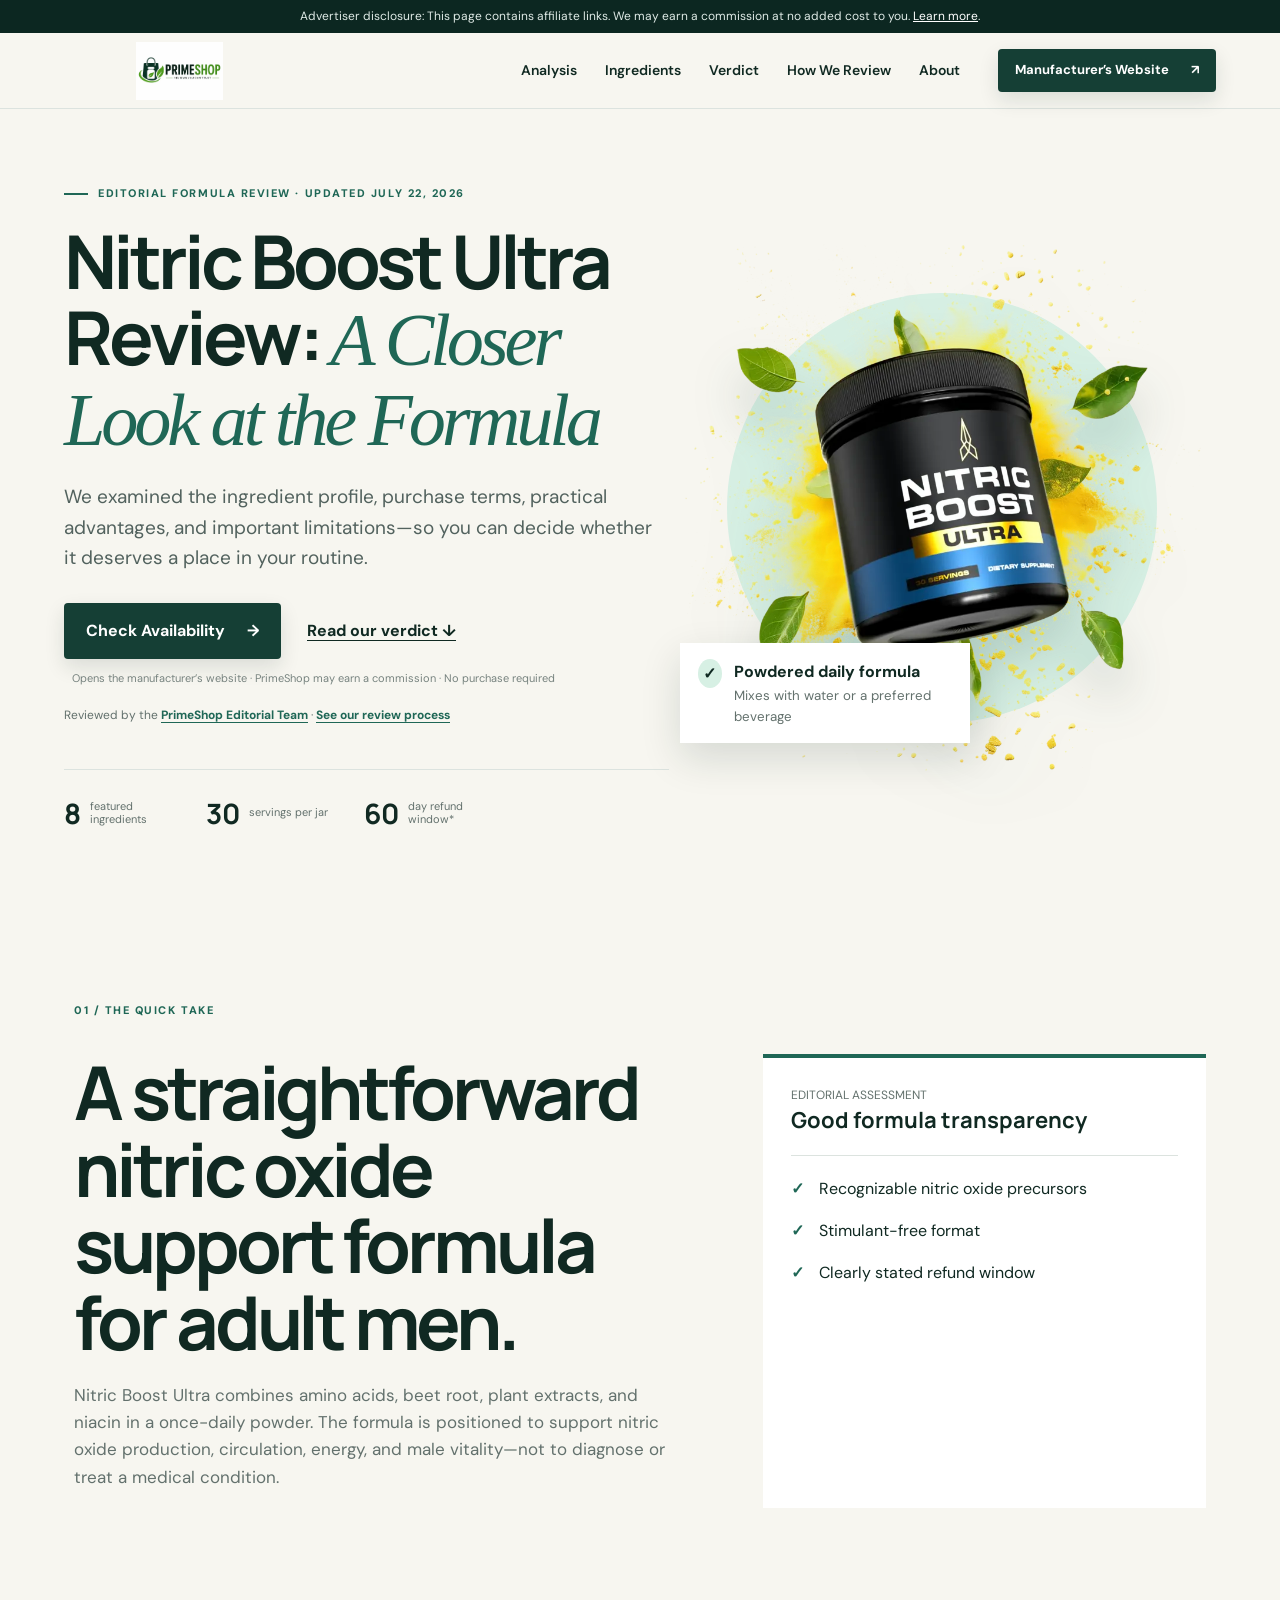
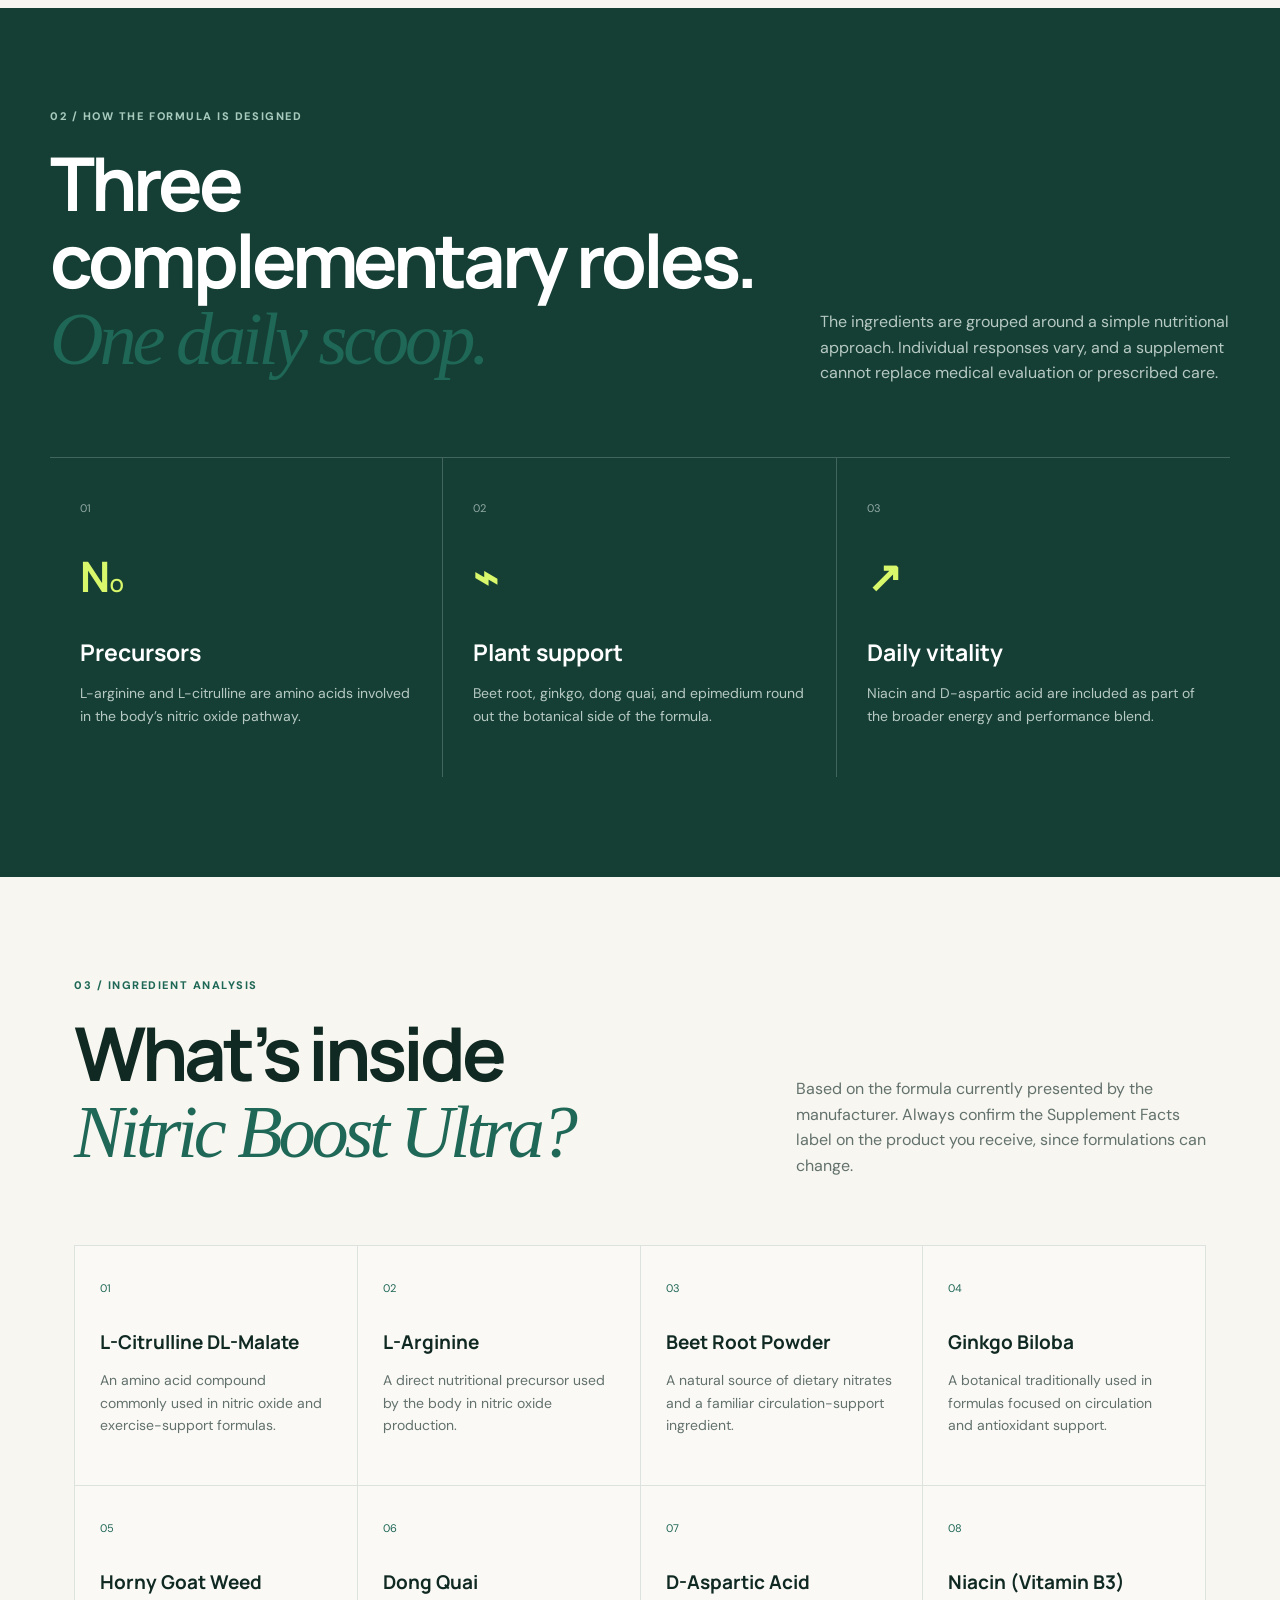
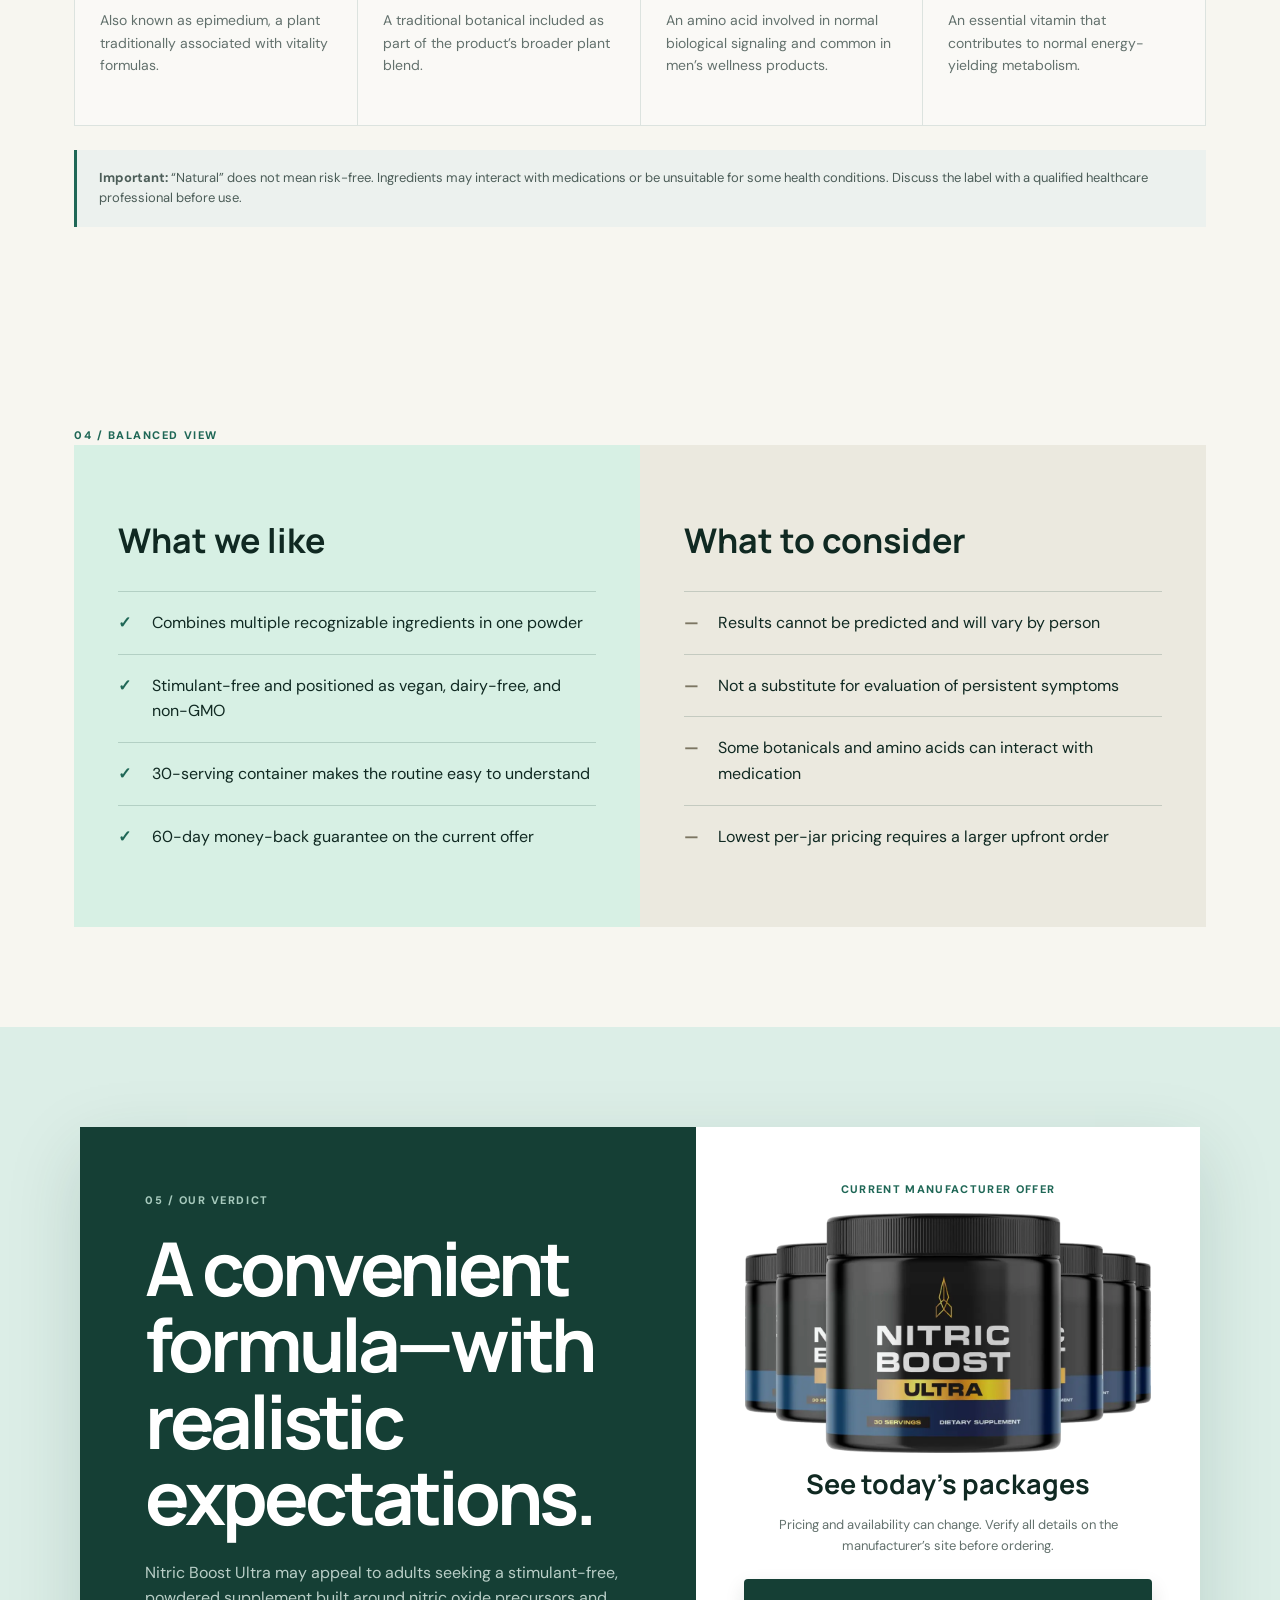
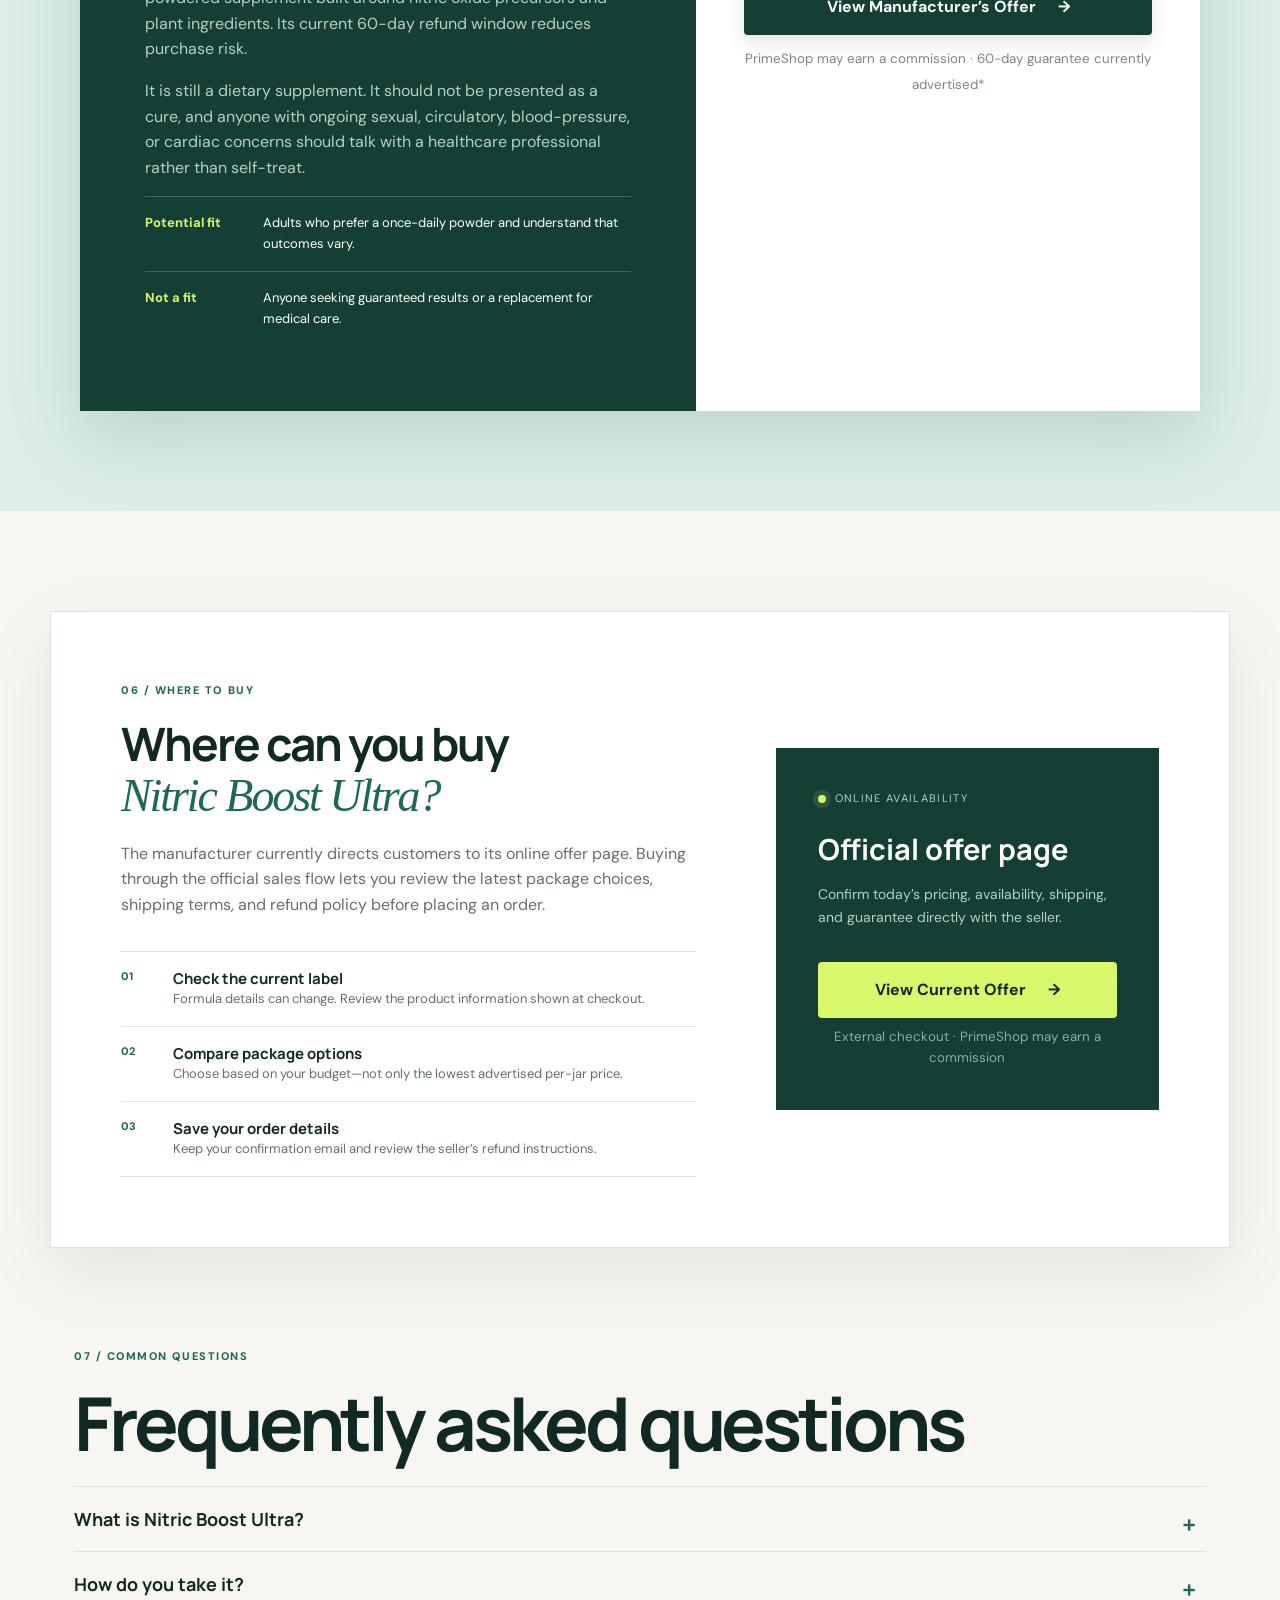
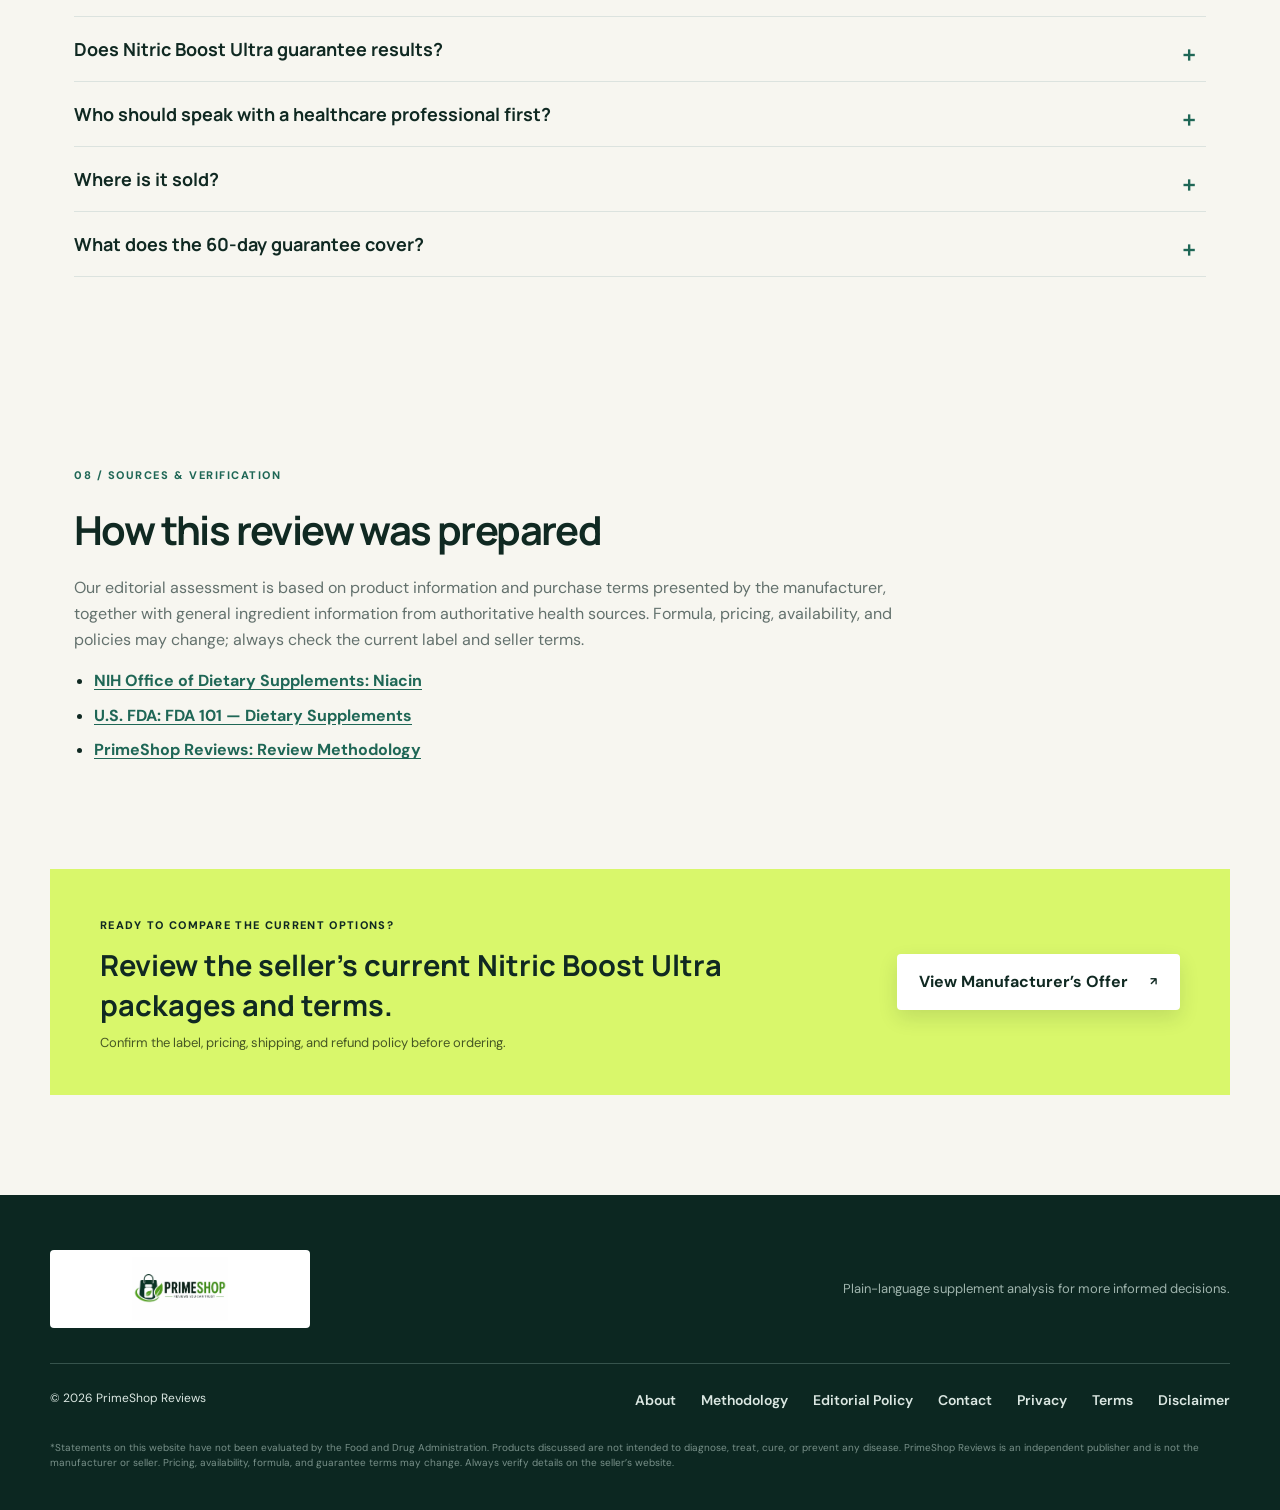
==== commit 52a2770a: "Adiciona Google Analytics, Google Ads e contato" ====
--- a/index.html
+++ b/index.html
@@ -1,165 +1,657 @@
 <!doctype html>
 <html lang="en">
-<head>
-  <meta charset="utf-8">
-  <meta name="viewport" content="width=device-width,initial-scale=1">
-  <title>Nitric Boost Ultra Review (2026): Formula, Pros & Cons</title>
-  <meta name="description" content="An independent Nitric Boost Ultra review covering its formula, ingredients, pricing, guarantee, pros, cons, and who should speak with a clinician first.">
-  <meta name="robots" content="index,follow,max-image-preview:large">
-  <link rel="canonical" href="https://garcia98santos-ops.github.io/Primeshop/">
-  <meta property="og:title" content="Nitric Boost Ultra Review (2026)">
-  <meta property="og:description" content="Ingredients, pros, cons, safety considerations and where to buy—an independent review designed to help you make an informed decision.">
-  <meta property="og:type" content="article">
-  <meta property="og:url" content="https://garcia98santos-ops.github.io/Primeshop/">
-  <meta property="og:site_name" content="PrimeShop Reviews">
-  <meta property="og:image" content="https://garcia98santos-ops.github.io/Primeshop/assets/images/prime-shop-social.jpg">
-  <meta property="og:image:secure_url" content="https://garcia98santos-ops.github.io/Primeshop/assets/images/prime-shop-social.jpg">
-  <meta property="og:image:type" content="image/jpeg">
-  <meta property="og:image:width" content="900">
-  <meta property="og:image:height" content="600">
-  <meta property="og:image:alt" content="PrimeShop — Reviews You Can Trust">
-  <meta name="twitter:card" content="summary_large_image">
-  <meta name="twitter:title" content="Nitric Boost Ultra Review (2026)">
-  <meta name="twitter:description" content="A balanced look at the ingredients, pros, cons and current manufacturer offer.">
-  <meta name="twitter:image" content="https://garcia98santos-ops.github.io/Primeshop/assets/images/prime-shop-social.jpg">
-  <link rel="icon" type="image/webp" href="assets/images/prime-shop-logo.webp">
-  <link rel="preconnect" href="https://fonts.googleapis.com">
-  <link rel="preconnect" href="https://fonts.gstatic.com" crossorigin>
-  <link href="https://fonts.googleapis.com/css2?family=DM+Sans:wght@400;500;600;700&family=Manrope:wght@600;700;800&display=swap" rel="stylesheet">
-  <link rel="stylesheet" href="styles.css">
-  <script type="application/ld+json">{"@context":"https://schema.org","@type":"Review","name":"Nitric Boost Ultra Review","url":"https://garcia98santos-ops.github.io/Primeshop/","itemReviewed":{"@type":"Product","name":"Nitric Boost Ultra","brand":{"@type":"Brand","name":"Nitric Boost"}},"author":{"@type":"Organization","name":"PrimeShop Reviews","url":"https://garcia98santos-ops.github.io/Primeshop/about.html"},"publisher":{"@type":"Organization","name":"PrimeShop Reviews","url":"https://garcia98santos-ops.github.io/Primeshop/"},"datePublished":"2026-07-21","dateModified":"2026-07-22","reviewBody":"An independent editorial analysis of Nitric Boost Ultra's formula, buying terms, advantages, and limitations."}</script>
-</head>
-<body>
-  <div class="disclosure">Advertiser disclosure: This page contains affiliate links. We may earn a commission at no added cost to you. <a href="disclaimer.html">Learn more</a>.</div>
-  <header class="site-header">
-    <a class="brand brand-image" href="index.html" aria-label="PrimeShop Reviews home"><img src="assets/images/prime-shop-logo.webp" alt="PrimeShop Reviews — Reviews You Can Trust" width="300" height="92"></a>
-    <nav aria-label="Main navigation">
-      <a href="#analysis">Analysis</a><a href="#ingredients">Ingredients</a><a href="#verdict">Verdict</a><a href="methodology.html">How We Review</a><a href="about.html">About</a>
-    </nav>
-    <a class="button button-small outbound-offer" data-placement="header" href="https://hop.clickbank.net/?vendor=noboost&amp;pid=17&amp;affiliate=garcia98sa&amp;tid=ps_header" rel="sponsored nofollow">Manufacturer’s Website <span>↗</span></a>
-    <button class="menu" aria-label="Open menu" aria-expanded="false">☰</button>
-  </header>
-
-  <main>
-    <section class="hero">
-      <div class="hero-copy">
-        <div class="eyebrow"><span></span> Editorial formula review · Updated July 22, 2026</div>
-        <h1>Nitric Boost Ultra Review: <em>A Closer Look at the Formula</em></h1>
-        <p class="lede">We examined the ingredient profile, purchase terms, practical advantages, and important limitations—so you can decide whether it deserves a place in your routine.</p>
-        <div class="hero-actions">
-          <a class="button outbound-offer" data-placement="hero" href="https://hop.clickbank.net/?vendor=noboost&amp;pid=17&amp;affiliate=garcia98sa&amp;tid=ps_hero" rel="sponsored nofollow">Check Availability <span>→</span></a>
-          <a class="text-link" href="#verdict">Read our verdict ↓</a>
-        </div>
-        <p class="micro">Opens the manufacturer’s website · PrimeShop may earn a commission · No purchase required</p>
-        <p class="byline">Reviewed by the <a href="about.html">PrimeShop Editorial Team</a> · <a href="methodology.html">See our review process</a></p>
-        <div class="trust-row"><div><b>8</b><span>featured ingredients</span></div><div><b>30</b><span>servings per jar</span></div><div><b>60</b><span>day refund window*</span></div></div>
+  <head>
+    <!-- Google tag (GA4 + Google Ads) -->
+    <script
+      async
+      src="https://www.googletagmanager.com/gtag/js?id=GT-TBNTL8TX"
+    ></script>
+    <script>
+      window.dataLayer = window.dataLayer || [];
+      function gtag() {
+        dataLayer.push(arguments);
+      }
+      gtag("js", new Date());
+      gtag("config", "G-5Z6PDNRMDN");
+      gtag("config", "AW-18268151102");
+    </script>
+    <meta charset="utf-8" />
+    <meta name="viewport" content="width=device-width,initial-scale=1" />
+    <title>Nitric Boost Ultra Review (2026): Formula, Pros & Cons</title>
+    <meta
+      name="description"
+      content="An independent Nitric Boost Ultra review covering its formula, ingredients, pricing, guarantee, pros, cons, and who should speak with a clinician first."
+    />
+    <meta name="robots" content="index,follow,max-image-preview:large" />
+    <link
+      rel="canonical"
+      href="https://garcia98santos-ops.github.io/Primeshop/"
+    />
+    <meta property="og:title" content="Nitric Boost Ultra Review (2026)" />
+    <meta
+      property="og:description"
+      content="Ingredients, pros, cons, safety considerations and where to buy—an independent review designed to help you make an informed decision."
+    />
+    <meta property="og:type" content="article" />
+    <meta
+      property="og:url"
+      content="https://garcia98santos-ops.github.io/Primeshop/"
+    />
+    <meta property="og:site_name" content="PrimeShop Reviews" />
+    <meta
+      property="og:image"
+      content="https://garcia98santos-ops.github.io/Primeshop/assets/images/prime-shop-social.jpg"
+    />
+    <meta
+      property="og:image:secure_url"
+      content="https://garcia98santos-ops.github.io/Primeshop/assets/images/prime-shop-social.jpg"
+    />
+    <meta property="og:image:type" content="image/jpeg" />
+    <meta property="og:image:width" content="900" />
+    <meta property="og:image:height" content="600" />
+    <meta property="og:image:alt" content="PrimeShop — Reviews You Can Trust" />
+    <meta name="twitter:card" content="summary_large_image" />
+    <meta name="twitter:title" content="Nitric Boost Ultra Review (2026)" />
+    <meta
+      name="twitter:description"
+      content="A balanced look at the ingredients, pros, cons and current manufacturer offer."
+    />
+    <meta
+      name="twitter:image"
+      content="https://garcia98santos-ops.github.io/Primeshop/assets/images/prime-shop-social.jpg"
+    />
+    <link
+      rel="icon"
+      type="image/webp"
+      href="assets/images/prime-shop-logo.webp"
+    />
+    <link rel="preconnect" href="https://fonts.googleapis.com" />
+    <link rel="preconnect" href="https://fonts.gstatic.com" crossorigin />
+    <link
+      href="https://fonts.googleapis.com/css2?family=DM+Sans:wght@400;500;600;700&family=Manrope:wght@600;700;800&display=swap"
+      rel="stylesheet"
+    />
+    <link rel="stylesheet" href="styles.css" />
+    <script type="application/ld+json">
+      {
+        "@context": "https://schema.org",
+        "@type": "Review",
+        "name": "Nitric Boost Ultra Review",
+        "url": "https://garcia98santos-ops.github.io/Primeshop/",
+        "itemReviewed": {
+          "@type": "Product",
+          "name": "Nitric Boost Ultra",
+          "brand": { "@type": "Brand", "name": "Nitric Boost" }
+        },
+        "author": {
+          "@type": "Organization",
+          "name": "PrimeShop Reviews",
+          "url": "https://garcia98santos-ops.github.io/Primeshop/about.html"
+        },
+        "publisher": {
+          "@type": "Organization",
+          "name": "PrimeShop Reviews",
+          "url": "https://garcia98santos-ops.github.io/Primeshop/"
+        },
+        "datePublished": "2026-07-21",
+        "dateModified": "2026-07-22",
+        "reviewBody": "An independent editorial analysis of Nitric Boost Ultra's formula, buying terms, advantages, and limitations."
+      }
+    </script>
+  </head>
+  <body>
+    <div class="disclosure">
+      Advertiser disclosure: This page contains affiliate links. We may earn a
+      commission at no added cost to you.
+      <a href="disclaimer.html">Learn more</a>.
+    </div>
+    <header class="site-header">
+      <a
+        class="brand brand-image"
+        href="index.html"
+        aria-label="PrimeShop Reviews home"
+        ><img
+          src="assets/images/prime-shop-logo.webp"
+          alt="PrimeShop Reviews — Reviews You Can Trust"
+          width="300"
+          height="92"
+      /></a>
+      <nav aria-label="Main navigation">
+        <a href="#analysis">Analysis</a><a href="#ingredients">Ingredients</a
+        ><a href="#verdict">Verdict</a
+        ><a href="methodology.html">How We Review</a
+        ><a href="about.html">About</a>
+      </nav>
+      <a
+        class="button button-small outbound-offer"
+        data-placement="header"
+        href="https://hop.clickbank.net/?vendor=noboost&amp;pid=17&amp;affiliate=garcia98sa&amp;tid=ps_header"
+        rel="sponsored nofollow"
+        >Manufacturer’s Website <span>↗</span></a
+      >
+      <button class="menu" aria-label="Open menu" aria-expanded="false">
+        ☰
+      </button>
+    </header>
+
+    <main>
+      <section class="hero">
+        <div class="hero-copy">
+          <div class="eyebrow">
+            <span></span> Editorial formula review · Updated July 22, 2026
+          </div>
+          <h1>
+            Nitric Boost Ultra Review: <em>A Closer Look at the Formula</em>
+          </h1>
+          <p class="lede">
+            We examined the ingredient profile, purchase terms, practical
+            advantages, and important limitations—so you can decide whether it
+            deserves a place in your routine.
+          </p>
+          <div class="hero-actions">
+            <a
+              class="button outbound-offer"
+              data-placement="hero"
+              href="https://hop.clickbank.net/?vendor=noboost&amp;pid=17&amp;affiliate=garcia98sa&amp;tid=ps_hero"
+              rel="sponsored nofollow"
+              >Check Availability <span>→</span></a
+            >
+            <a class="text-link" href="#verdict">Read our verdict ↓</a>
+          </div>
+          <p class="micro">
+            Opens the manufacturer’s website · PrimeShop may earn a commission ·
+            No purchase required
+          </p>
+          <p class="byline">
+            Reviewed by the <a href="about.html">PrimeShop Editorial Team</a> ·
+            <a href="methodology.html">See our review process</a>
+          </p>
+          <div class="trust-row">
+            <div><b>8</b><span>featured ingredients</span></div>
+            <div><b>30</b><span>servings per jar</span></div>
+            <div><b>60</b><span>day refund window*</span></div>
+          </div>
+        </div>
+        <div class="hero-visual">
+          <div class="halo"></div>
+          <a
+            class="product-image-link outbound-offer"
+            data-placement="hero_product"
+            href="https://hop.clickbank.net/?vendor=noboost&amp;pid=17&amp;affiliate=garcia98sa&amp;tid=ps_hero_product"
+            rel="sponsored nofollow"
+            aria-label="View Nitric Boost Ultra on the manufacturer’s website"
+          >
+            <img
+              src="assets/images/nitric-boost-product.webp"
+              alt="Nitric Boost Ultra product container"
+              width="560"
+              height="560"
+              fetchpriority="high"
+            />
+          </a>
+          <div class="fact-card">
+            <span class="check">✓</span>
+            <div>
+              <b>Powdered daily formula</b
+              ><small>Mixes with water or a preferred beverage</small>
+            </div>
+          </div>
+        </div>
+      </section>
+
+      <section class="quick-take" id="analysis">
+        <div class="section-label">01 / The quick take</div>
+        <div class="quick-grid">
+          <div>
+            <h2>
+              A straightforward nitric oxide support formula for adult men.
+            </h2>
+            <p>
+              Nitric Boost Ultra combines amino acids, beet root, plant
+              extracts, and niacin in a once-daily powder. The formula is
+              positioned to support nitric oxide production, circulation,
+              energy, and male vitality—not to diagnose or treat a medical
+              condition.
+            </p>
+          </div>
+          <aside>
+            <div class="score">
+              <span>Editorial assessment</span><b>Good formula transparency</b>
+            </div>
+            <ul class="checks">
+              <li>Recognizable nitric oxide precursors</li>
+              <li>Stimulant-free format</li>
+              <li>Clearly stated refund window</li>
+            </ul>
+          </aside>
+        </div>
+      </section>
+
+      <section class="how-it-works">
+        <div class="section-label light">02 / How the formula is designed</div>
+        <div class="section-head">
+          <h2>Three complementary roles.<br /><em>One daily scoop.</em></h2>
+          <p>
+            The ingredients are grouped around a simple nutritional approach.
+            Individual responses vary, and a supplement cannot replace medical
+            evaluation or prescribed care.
+          </p>
+        </div>
+        <div class="steps">
+          <article>
+            <span>01</span>
+            <div class="icon">N<span>O</span></div>
+            <h3>Precursors</h3>
+            <p>
+              L-arginine and L-citrulline are amino acids involved in the body’s
+              nitric oxide pathway.
+            </p>
+          </article>
+          <article>
+            <span>02</span>
+            <div class="icon">⌁</div>
+            <h3>Plant support</h3>
+            <p>
+              Beet root, ginkgo, dong quai, and epimedium round out the
+              botanical side of the formula.
+            </p>
+          </article>
+          <article>
+            <span>03</span>
+            <div class="icon">↗</div>
+            <h3>Daily vitality</h3>
+            <p>
+              Niacin and D-aspartic acid are included as part of the broader
+              energy and performance blend.
+            </p>
+          </article>
+        </div>
+      </section>
+
+      <section class="ingredients" id="ingredients">
+        <div class="section-label">03 / Ingredient analysis</div>
+        <div class="section-head dark">
+          <h2>What’s inside<br /><em>Nitric Boost Ultra?</em></h2>
+          <p>
+            Based on the formula currently presented by the manufacturer. Always
+            confirm the Supplement Facts label on the product you receive, since
+            formulations can change.
+          </p>
+        </div>
+        <div class="ingredient-grid">
+          <article>
+            <span>01</span>
+            <h3>L-Citrulline DL-Malate</h3>
+            <p>
+              An amino acid compound commonly used in nitric oxide and
+              exercise-support formulas.
+            </p>
+          </article>
+          <article>
+            <span>02</span>
+            <h3>L-Arginine</h3>
+            <p>
+              A direct nutritional precursor used by the body in nitric oxide
+              production.
+            </p>
+          </article>
+          <article>
+            <span>03</span>
+            <h3>Beet Root Powder</h3>
+            <p>
+              A natural source of dietary nitrates and a familiar
+              circulation-support ingredient.
+            </p>
+          </article>
+          <article>
+            <span>04</span>
+            <h3>Ginkgo Biloba</h3>
+            <p>
+              A botanical traditionally used in formulas focused on circulation
+              and antioxidant support.
+            </p>
+          </article>
+          <article>
+            <span>05</span>
+            <h3>Horny Goat Weed</h3>
+            <p>
+              Also known as epimedium, a plant traditionally associated with
+              vitality formulas.
+            </p>
+          </article>
+          <article>
+            <span>06</span>
+            <h3>Dong Quai</h3>
+            <p>
+              A traditional botanical included as part of the product’s broader
+              plant blend.
+            </p>
+          </article>
+          <article>
+            <span>07</span>
+            <h3>D-Aspartic Acid</h3>
+            <p>
+              An amino acid involved in normal biological signaling and common
+              in men’s wellness products.
+            </p>
+          </article>
+          <article>
+            <span>08</span>
+            <h3>Niacin (Vitamin B3)</h3>
+            <p>
+              An essential vitamin that contributes to normal energy-yielding
+              metabolism.
+            </p>
+          </article>
+        </div>
+        <div class="note">
+          <b>Important:</b> “Natural” does not mean risk-free. Ingredients may
+          interact with medications or be unsuitable for some health conditions.
+          Discuss the label with a qualified healthcare professional before use.
+        </div>
+      </section>
+
+      <section class="pros-cons">
+        <div class="section-label">04 / Balanced view</div>
+        <div class="pc-grid">
+          <div class="pros">
+            <h2>What we like</h2>
+            <ul>
+              <li>Combines multiple recognizable ingredients in one powder</li>
+              <li>
+                Stimulant-free and positioned as vegan, dairy-free, and non-GMO
+              </li>
+              <li>30-serving container makes the routine easy to understand</li>
+              <li>60-day money-back guarantee on the current offer</li>
+            </ul>
+          </div>
+          <div class="cons">
+            <h2>What to consider</h2>
+            <ul>
+              <li>Results cannot be predicted and will vary by person</li>
+              <li>Not a substitute for evaluation of persistent symptoms</li>
+              <li>
+                Some botanicals and amino acids can interact with medication
+              </li>
+              <li>Lowest per-jar pricing requires a larger upfront order</li>
+            </ul>
+          </div>
+        </div>
+      </section>
+
+      <section class="verdict" id="verdict">
+        <div class="verdict-card">
+          <div class="verdict-copy">
+            <div class="section-label light">05 / Our verdict</div>
+            <h2>A convenient formula—with realistic expectations.</h2>
+            <p>
+              Nitric Boost Ultra may appeal to adults seeking a stimulant-free,
+              powdered supplement built around nitric oxide precursors and plant
+              ingredients. Its current 60-day refund window reduces purchase
+              risk.
+            </p>
+            <p>
+              It is still a dietary supplement. It should not be presented as a
+              cure, and anyone with ongoing sexual, circulatory, blood-pressure,
+              or cardiac concerns should talk with a healthcare professional
+              rather than self-treat.
+            </p>
+            <div class="fit">
+              <b>Potential fit</b
+              ><span
+                >Adults who prefer a once-daily powder and understand that
+                outcomes vary.</span
+              >
+            </div>
+            <div class="fit">
+              <b>Not a fit</b
+              ><span
+                >Anyone seeking guaranteed results or a replacement for medical
+                care.</span
+              >
+            </div>
+          </div>
+          <div class="offer">
+            <span class="offer-kicker">Current manufacturer offer</span>
+            <a
+              class="offer-image-link outbound-offer"
+              data-placement="verdict_image"
+              href="https://hop.clickbank.net/?vendor=noboost&amp;pid=17&amp;affiliate=garcia98sa&amp;tid=ps_verdict_image"
+              rel="sponsored nofollow"
+              aria-label="See Nitric Boost Ultra package options on the manufacturer’s website"
+            >
+              <img
+                src="assets/images/nitric-boost-packages.webp"
+                alt="Nitric Boost Ultra multi-container offer"
+                width="420"
+                height="290"
+                loading="lazy"
+              />
+            </a>
+            <h3>See today’s packages</h3>
+            <p>
+              Pricing and availability can change. Verify all details on the
+              manufacturer’s site before ordering.
+            </p>
+            <a
+              class="button button-full outbound-offer"
+              data-placement="verdict_button"
+              href="https://hop.clickbank.net/?vendor=noboost&amp;pid=17&amp;affiliate=garcia98sa&amp;tid=ps_verdict_button"
+              rel="sponsored nofollow"
+              >View Manufacturer’s Offer <span>→</span></a
+            >
+            <small
+              >PrimeShop may earn a commission · 60-day guarantee currently
+              advertised*</small
+            >
+          </div>
+        </div>
+      </section>
+
+      <section class="where-to-buy" id="where-to-buy">
+        <div class="where-copy">
+          <div class="section-label">06 / Where to buy</div>
+          <h2>Where can you buy<br /><em>Nitric Boost Ultra?</em></h2>
+          <p>
+            The manufacturer currently directs customers to its online offer
+            page. Buying through the official sales flow lets you review the
+            latest package choices, shipping terms, and refund policy before
+            placing an order.
+          </p>
+          <div class="buy-points">
+            <div>
+              <span>01</span>
+              <p>
+                <b>Check the current label</b>Formula details can change. Review
+                the product information shown at checkout.
+              </p>
+            </div>
+            <div>
+              <span>02</span>
+              <p>
+                <b>Compare package options</b>Choose based on your budget—not
+                only the lowest advertised per-jar price.
+              </p>
+            </div>
+            <div>
+              <span>03</span>
+              <p>
+                <b>Save your order details</b>Keep your confirmation email and
+                review the seller’s refund instructions.
+              </p>
+            </div>
+          </div>
+        </div>
+        <aside class="buy-card">
+          <span class="availability"><i></i> Online availability</span>
+          <h3>Official offer page</h3>
+          <p>
+            Confirm today’s pricing, availability, shipping, and guarantee
+            directly with the seller.
+          </p>
+          <a
+            class="button button-full outbound-offer"
+            data-placement="where_to_buy"
+            href="https://hop.clickbank.net/?vendor=noboost&amp;pid=17&amp;affiliate=garcia98sa&amp;tid=ps_where_to_buy"
+            rel="sponsored nofollow"
+            >View Current Offer <span>→</span></a
+          >
+          <small>External checkout · PrimeShop may earn a commission</small>
+        </aside>
+      </section>
+
+      <section class="faq" id="faq">
+        <div class="section-label">07 / Common questions</div>
+        <h2>Frequently asked questions</h2>
+        <div class="accordion">
+          <details>
+            <summary>What is Nitric Boost Ultra?</summary>
+            <p>
+              It is a powdered dietary supplement marketed to adult men,
+              formulated with amino acids, beet root, botanicals, and niacin to
+              support nitric oxide production, circulation, energy, and
+              vitality.
+            </p>
+          </details>
+          <details>
+            <summary>How do you take it?</summary>
+            <p>
+              The current product directions describe one scoop mixed with
+              approximately eight ounces of water or another beverage. Follow
+              the label on the container you receive.
+            </p>
+          </details>
+          <details>
+            <summary>Does Nitric Boost Ultra guarantee results?</summary>
+            <p>
+              No. No dietary supplement can guarantee a specific outcome, and
+              individual responses vary. The purchase guarantee concerns
+              eligibility for a refund—not a guarantee of health results.
+            </p>
+          </details>
+          <details>
+            <summary>
+              Who should speak with a healthcare professional first?
+            </summary>
+            <p>
+              Anyone taking prescription or over-the-counter medication,
+              managing a health condition, preparing for surgery, or concerned
+              about persistent symptoms should consult a qualified healthcare
+              professional before use.
+            </p>
+          </details>
+          <details>
+            <summary>Where is it sold?</summary>
+            <p>
+              The manufacturer currently sells it through its own website. This
+              review links to that site; we do not process orders, payments,
+              shipping, or refunds.
+            </p>
+          </details>
+          <details>
+            <summary>What does the 60-day guarantee cover?</summary>
+            <p>
+              The manufacturer currently advertises a 60-day money-back
+              guarantee. Terms, eligibility, and refund handling are controlled
+              by the seller, so review the current policy on the official site
+              before purchasing.
+            </p>
+          </details>
+        </div>
+      </section>
+
+      <section class="sources" aria-labelledby="sources-title">
+        <div class="section-label">08 / Sources &amp; verification</div>
+        <h2 id="sources-title">How this review was prepared</h2>
+        <p>
+          Our editorial assessment is based on product information and purchase
+          terms presented by the manufacturer, together with general ingredient
+          information from authoritative health sources. Formula, pricing,
+          availability, and policies may change; always check the current label
+          and seller terms.
+        </p>
+        <ul>
+          <li>
+            <a
+              href="https://ods.od.nih.gov/factsheets/Niacin-Consumer/"
+              rel="noopener noreferrer"
+              >NIH Office of Dietary Supplements: Niacin</a
+            >
+          </li>
+          <li>
+            <a
+              href="https://www.fda.gov/consumers/consumer-updates/fda-101-dietary-supplements"
+              rel="noopener noreferrer"
+              >U.S. FDA: FDA 101 — Dietary Supplements</a
+            >
+          </li>
+          <li>
+            <a href="methodology.html">PrimeShop Reviews: Review Methodology</a>
+          </li>
+        </ul>
+      </section>
+      <section class="final-cta">
+        <div>
+          <span>Ready to compare the current options?</span>
+          <h2>
+            Review the seller’s current Nitric Boost Ultra packages and terms.
+          </h2>
+          <p>
+            Confirm the label, pricing, shipping, and refund policy before
+            ordering.
+          </p>
+        </div>
+        <a
+          class="button button-light outbound-offer"
+          data-placement="final_cta"
+          href="https://hop.clickbank.net/?vendor=noboost&amp;pid=17&amp;affiliate=garcia98sa&amp;tid=ps_final_cta"
+          rel="sponsored nofollow"
+          >View Manufacturer’s Offer <span>↗</span></a
+        >
+      </section>
+    </main>
+
+    <footer>
+      <div class="footer-top">
+        <a class="brand brand-image footer-logo" href="index.html"
+          ><img
+            src="assets/images/prime-shop-logo.webp"
+            alt="PrimeShop Reviews — Reviews You Can Trust"
+            width="300"
+            height="92"
+        /></a>
+        <p>Plain-language supplement analysis for more informed decisions.</p>
       </div>
-      <div class="hero-visual">
-        <div class="halo"></div>
-        <a class="product-image-link outbound-offer" data-placement="hero_product" href="https://hop.clickbank.net/?vendor=noboost&amp;pid=17&amp;affiliate=garcia98sa&amp;tid=ps_hero_product" rel="sponsored nofollow" aria-label="View Nitric Boost Ultra on the manufacturer’s website">
-          <img src="assets/images/nitric-boost-product.webp" alt="Nitric Boost Ultra product container" width="560" height="560" fetchpriority="high">
-        </a>
-        <div class="fact-card"><span class="check">✓</span><div><b>Powdered daily formula</b><small>Mixes with water or a preferred beverage</small></div></div>
+      <div class="footer-bottom">
+        <span>© 2026 PrimeShop Reviews</span>
+        <nav>
+          <a href="about.html">About</a
+          ><a href="methodology.html">Methodology</a
+          ><a href="editorial-policy.html">Editorial Policy</a
+          ><a href="contact.html">Contact</a><a href="privacy.html">Privacy</a
+          ><a href="terms.html">Terms</a
+          ><a href="disclaimer.html">Disclaimer</a>
+        </nav>
       </div>
-    </section>
-
-    <section class="quick-take" id="analysis">
-      <div class="section-label">01 / The quick take</div>
-      <div class="quick-grid">
-        <div><h2>A straightforward nitric oxide support formula for adult men.</h2><p>Nitric Boost Ultra combines amino acids, beet root, plant extracts, and niacin in a once-daily powder. The formula is positioned to support nitric oxide production, circulation, energy, and male vitality—not to diagnose or treat a medical condition.</p></div>
-        <aside>
-          <div class="score"><span>Editorial assessment</span><b>Good formula transparency</b></div>
-          <ul class="checks"><li>Recognizable nitric oxide precursors</li><li>Stimulant-free format</li><li>Clearly stated refund window</li></ul>
-        </aside>
-      </div>
-    </section>
-
-    <section class="how-it-works">
-      <div class="section-label light">02 / How the formula is designed</div>
-      <div class="section-head"><h2>Three complementary roles.<br><em>One daily scoop.</em></h2><p>The ingredients are grouped around a simple nutritional approach. Individual responses vary, and a supplement cannot replace medical evaluation or prescribed care.</p></div>
-      <div class="steps">
-        <article><span>01</span><div class="icon">N<span>O</span></div><h3>Precursors</h3><p>L-arginine and L-citrulline are amino acids involved in the body’s nitric oxide pathway.</p></article>
-        <article><span>02</span><div class="icon">⌁</div><h3>Plant support</h3><p>Beet root, ginkgo, dong quai, and epimedium round out the botanical side of the formula.</p></article>
-        <article><span>03</span><div class="icon">↗</div><h3>Daily vitality</h3><p>Niacin and D-aspartic acid are included as part of the broader energy and performance blend.</p></article>
-      </div>
-    </section>
-
-    <section class="ingredients" id="ingredients">
-      <div class="section-label">03 / Ingredient analysis</div>
-      <div class="section-head dark"><h2>What’s inside<br><em>Nitric Boost Ultra?</em></h2><p>Based on the formula currently presented by the manufacturer. Always confirm the Supplement Facts label on the product you receive, since formulations can change.</p></div>
-      <div class="ingredient-grid">
-        <article><span>01</span><h3>L-Citrulline DL-Malate</h3><p>An amino acid compound commonly used in nitric oxide and exercise-support formulas.</p></article>
-        <article><span>02</span><h3>L-Arginine</h3><p>A direct nutritional precursor used by the body in nitric oxide production.</p></article>
-        <article><span>03</span><h3>Beet Root Powder</h3><p>A natural source of dietary nitrates and a familiar circulation-support ingredient.</p></article>
-        <article><span>04</span><h3>Ginkgo Biloba</h3><p>A botanical traditionally used in formulas focused on circulation and antioxidant support.</p></article>
-        <article><span>05</span><h3>Horny Goat Weed</h3><p>Also known as epimedium, a plant traditionally associated with vitality formulas.</p></article>
-        <article><span>06</span><h3>Dong Quai</h3><p>A traditional botanical included as part of the product’s broader plant blend.</p></article>
-        <article><span>07</span><h3>D-Aspartic Acid</h3><p>An amino acid involved in normal biological signaling and common in men’s wellness products.</p></article>
-        <article><span>08</span><h3>Niacin (Vitamin B3)</h3><p>An essential vitamin that contributes to normal energy-yielding metabolism.</p></article>
-      </div>
-      <div class="note"><b>Important:</b> “Natural” does not mean risk-free. Ingredients may interact with medications or be unsuitable for some health conditions. Discuss the label with a qualified healthcare professional before use.</div>
-    </section>
-
-    <section class="pros-cons">
-      <div class="section-label">04 / Balanced view</div>
-      <div class="pc-grid">
-        <div class="pros"><h2>What we like</h2><ul><li>Combines multiple recognizable ingredients in one powder</li><li>Stimulant-free and positioned as vegan, dairy-free, and non-GMO</li><li>30-serving container makes the routine easy to understand</li><li>60-day money-back guarantee on the current offer</li></ul></div>
-        <div class="cons"><h2>What to consider</h2><ul><li>Results cannot be predicted and will vary by person</li><li>Not a substitute for evaluation of persistent symptoms</li><li>Some botanicals and amino acids can interact with medication</li><li>Lowest per-jar pricing requires a larger upfront order</li></ul></div>
-      </div>
-    </section>
-
-    <section class="verdict" id="verdict">
-      <div class="verdict-card">
-        <div class="verdict-copy"><div class="section-label light">05 / Our verdict</div><h2>A convenient formula—with realistic expectations.</h2><p>Nitric Boost Ultra may appeal to adults seeking a stimulant-free, powdered supplement built around nitric oxide precursors and plant ingredients. Its current 60-day refund window reduces purchase risk.</p><p>It is still a dietary supplement. It should not be presented as a cure, and anyone with ongoing sexual, circulatory, blood-pressure, or cardiac concerns should talk with a healthcare professional rather than self-treat.</p><div class="fit"><b>Potential fit</b><span>Adults who prefer a once-daily powder and understand that outcomes vary.</span></div><div class="fit"><b>Not a fit</b><span>Anyone seeking guaranteed results or a replacement for medical care.</span></div></div>
-        <div class="offer">
-          <span class="offer-kicker">Current manufacturer offer</span>
-          <a class="offer-image-link outbound-offer" data-placement="verdict_image" href="https://hop.clickbank.net/?vendor=noboost&amp;pid=17&amp;affiliate=garcia98sa&amp;tid=ps_verdict_image" rel="sponsored nofollow" aria-label="See Nitric Boost Ultra package options on the manufacturer’s website">
-            <img src="assets/images/nitric-boost-packages.webp" alt="Nitric Boost Ultra multi-container offer" width="420" height="290" loading="lazy">
-          </a>
-          <h3>See today’s packages</h3><p>Pricing and availability can change. Verify all details on the manufacturer’s site before ordering.</p>
-          <a class="button button-full outbound-offer" data-placement="verdict_button" href="https://hop.clickbank.net/?vendor=noboost&amp;pid=17&amp;affiliate=garcia98sa&amp;tid=ps_verdict_button" rel="sponsored nofollow">View Manufacturer’s Offer <span>→</span></a>
-          <small>PrimeShop may earn a commission · 60-day guarantee currently advertised*</small>
-        </div>
-      </div>
-    </section>
-
-    <section class="where-to-buy" id="where-to-buy">
-      <div class="where-copy">
-        <div class="section-label">06 / Where to buy</div>
-        <h2>Where can you buy<br><em>Nitric Boost Ultra?</em></h2>
-        <p>The manufacturer currently directs customers to its online offer page. Buying through the official sales flow lets you review the latest package choices, shipping terms, and refund policy before placing an order.</p>
-        <div class="buy-points">
-          <div><span>01</span><p><b>Check the current label</b>Formula details can change. Review the product information shown at checkout.</p></div>
-          <div><span>02</span><p><b>Compare package options</b>Choose based on your budget—not only the lowest advertised per-jar price.</p></div>
-          <div><span>03</span><p><b>Save your order details</b>Keep your confirmation email and review the seller’s refund instructions.</p></div>
-        </div>
-      </div>
-      <aside class="buy-card">
-        <span class="availability"><i></i> Online availability</span>
-        <h3>Official offer page</h3>
-        <p>Confirm today’s pricing, availability, shipping, and guarantee directly with the seller.</p>
-        <a class="button button-full outbound-offer" data-placement="where_to_buy" href="https://hop.clickbank.net/?vendor=noboost&amp;pid=17&amp;affiliate=garcia98sa&amp;tid=ps_where_to_buy" rel="sponsored nofollow">View Current Offer <span>→</span></a>
-        <small>External checkout · PrimeShop may earn a commission</small>
-      </aside>
-    </section>
-
-    <section class="faq" id="faq">
-      <div class="section-label">07 / Common questions</div><h2>Frequently asked questions</h2>
-      <div class="accordion">
-        <details><summary>What is Nitric Boost Ultra?</summary><p>It is a powdered dietary supplement marketed to adult men, formulated with amino acids, beet root, botanicals, and niacin to support nitric oxide production, circulation, energy, and vitality.</p></details>
-        <details><summary>How do you take it?</summary><p>The current product directions describe one scoop mixed with approximately eight ounces of water or another beverage. Follow the label on the container you receive.</p></details>
-        <details><summary>Does Nitric Boost Ultra guarantee results?</summary><p>No. No dietary supplement can guarantee a specific outcome, and individual responses vary. The purchase guarantee concerns eligibility for a refund—not a guarantee of health results.</p></details>
-        <details><summary>Who should speak with a healthcare professional first?</summary><p>Anyone taking prescription or over-the-counter medication, managing a health condition, preparing for surgery, or concerned about persistent symptoms should consult a qualified healthcare professional before use.</p></details>
-        <details><summary>Where is it sold?</summary><p>The manufacturer currently sells it through its own website. This review links to that site; we do not process orders, payments, shipping, or refunds.</p></details>
-        <details><summary>What does the 60-day guarantee cover?</summary><p>The manufacturer currently advertises a 60-day money-back guarantee. Terms, eligibility, and refund handling are controlled by the seller, so review the current policy on the official site before purchasing.</p></details>
-      </div>
-    </section>
-
-    <section class="sources" aria-labelledby="sources-title"><div class="section-label">08 / Sources &amp; verification</div><h2 id="sources-title">How this review was prepared</h2><p>Our editorial assessment is based on product information and purchase terms presented by the manufacturer, together with general ingredient information from authoritative health sources. Formula, pricing, availability, and policies may change; always check the current label and seller terms.</p><ul><li><a href="https://ods.od.nih.gov/factsheets/Niacin-Consumer/" rel="noopener noreferrer">NIH Office of Dietary Supplements: Niacin</a></li><li><a href="https://www.fda.gov/consumers/consumer-updates/fda-101-dietary-supplements" rel="noopener noreferrer">U.S. FDA: FDA 101 — Dietary Supplements</a></li><li><a href="methodology.html">PrimeShop Reviews: Review Methodology</a></li></ul></section>
-    <section class="final-cta"><div><span>Ready to compare the current options?</span><h2>Review the seller’s current Nitric Boost Ultra packages and terms.</h2><p>Confirm the label, pricing, shipping, and refund policy before ordering.</p></div><a class="button button-light outbound-offer" data-placement="final_cta" href="https://hop.clickbank.net/?vendor=noboost&amp;pid=17&amp;affiliate=garcia98sa&amp;tid=ps_final_cta" rel="sponsored nofollow">View Manufacturer’s Offer <span>↗</span></a></section>
-  </main>
-
-  <footer><div class="footer-top"><a class="brand brand-image footer-logo" href="index.html"><img src="assets/images/prime-shop-logo.webp" alt="PrimeShop Reviews — Reviews You Can Trust" width="300" height="92"></a><p>Plain-language supplement analysis for more informed decisions.</p></div><div class="footer-bottom"><span>© 2026 PrimeShop Reviews</span><nav><a href="about.html">About</a><a href="methodology.html">Methodology</a><a href="editorial-policy.html">Editorial Policy</a><a href="privacy.html">Privacy</a><a href="terms.html">Terms</a><a href="disclaimer.html">Disclaimer</a></nav></div><p class="legal-note">*Statements on this website have not been evaluated by the Food and Drug Administration. Products discussed are not intended to diagnose, treat, cure, or prevent any disease. PrimeShop Reviews is an independent publisher and is not the manufacturer or seller. Pricing, availability, formula, and guarantee terms may change. Always verify details on the seller’s website.</p></footer>
-  <div class="mobile-bar"><div><small>Manufacturer’s website</small><b>See current offer</b></div><a class="button outbound-offer" data-placement="mobile_bar" href="https://hop.clickbank.net/?vendor=noboost&amp;pid=17&amp;affiliate=garcia98sa&amp;tid=ps_mobile_bar" rel="sponsored nofollow">View Offer →</a></div>
-  <script src="script.js" defer></script>
-</body></html>
+      <p class="legal-note">
+        *Statements on this website have not been evaluated by the Food and Drug
+        Administration. Products discussed are not intended to diagnose, treat,
+        cure, or prevent any disease. PrimeShop Reviews is an independent
+        publisher and is not the manufacturer or seller. Pricing, availability,
+        formula, and guarantee terms may change. Always verify details on the
+        seller’s website.
+      </p>
+    </footer>
+    <div class="mobile-bar">
+      <div><small>Manufacturer’s website</small><b>See current offer</b></div>
+      <a
+        class="button outbound-offer"
+        data-placement="mobile_bar"
+        href="https://hop.clickbank.net/?vendor=noboost&amp;pid=17&amp;affiliate=garcia98sa&amp;tid=ps_mobile_bar"
+        rel="sponsored nofollow"
+        >View Offer →</a
+      >
+    </div>
+    <script src="script.js" defer></script>
+  </body>
+</html>
--- a/styles.css
+++ b/styles.css
@@ -1,18 +1,1149 @@
-:root{--ink:#102922;--forest:#153f35;--green:#1f6756;--mint:#d7f0e4;--lime:#d9f76b;--cream:#f7f6f0;--paper:#fff;--muted:#63716d;--line:#dce3df;--serif:Georgia,'Times New Roman',serif}*{box-sizing:border-box}html{scroll-behavior:smooth}body{margin:0;color:var(--ink);background:var(--cream);font-family:'DM Sans',Arial,sans-serif;line-height:1.6}.disclosure{font-size:12px;text-align:center;background:#0c2721;color:#dfeae6;padding:7px 20px}.disclosure a{color:#fff}.site-header{height:76px;display:flex;align-items:center;gap:38px;padding:0 max(24px,5vw);background:rgba(247,246,240,.96);border-bottom:1px solid var(--line);position:sticky;top:0;z-index:20;backdrop-filter:blur(10px)}.brand{display:flex;align-items:center;gap:9px;text-decoration:none;color:var(--ink);font:800 18px Manrope,sans-serif;white-space:nowrap}.brand>span{display:grid;place-items:center;width:34px;height:34px;border-radius:50%;background:var(--forest);color:var(--lime);font-size:13px}.brand em{font:400 16px var(--serif);color:var(--green)}.site-header nav{display:flex;gap:28px;margin-left:auto}.site-header nav a,footer a{color:inherit;text-decoration:none;font-size:14px;font-weight:600}.site-header nav a:hover{text-decoration:underline}.button{display:inline-flex;align-items:center;justify-content:center;gap:22px;border-radius:4px;padding:15px 22px;background:var(--forest);color:#fff;text-decoration:none;font-weight:700;box-shadow:0 8px 20px rgba(16,41,34,.12);transition:.2s}.button:hover{background:var(--green);transform:translateY(-1px)}.button-small{padding:11px 17px;font-size:13px}.menu{display:none;border:0;background:transparent;font-size:24px}.hero{min-height:680px;display:grid;grid-template-columns:1.05fr .95fr;max-width:1320px;margin:auto;padding:76px 5vw 70px;align-items:center;overflow:hidden}.hero-copy{max-width:700px}.eyebrow,.section-label{text-transform:uppercase;letter-spacing:.14em;font-size:11px;font-weight:800;color:var(--green);display:flex;align-items:center;gap:10px}.eyebrow span{width:24px;border-top:2px solid}.hero h1,.section-head h2,.quick-take h2,.faq>h2,.verdict h2{font:700 clamp(46px,5.8vw,78px)/1.03 Manrope,sans-serif;letter-spacing:-.055em;margin:20px 0 24px}.hero h1 em,.section-head h2 em{font-family:var(--serif);font-weight:400;color:var(--green)}.lede{font-size:19px;color:#52625e;max-width:640px}.hero-actions{display:flex;align-items:center;gap:26px;margin-top:30px}.text-link{font-weight:700;color:var(--ink);text-underline-offset:4px}.micro{font-size:11px;color:#77837f;margin-left:8px}.trust-row{display:flex;gap:36px;margin-top:44px;padding-top:24px;border-top:1px solid var(--line)}.trust-row div{display:flex;align-items:center;gap:9px}.trust-row b{font:700 28px Manrope}.trust-row span{max-width:80px;font-size:11px;line-height:1.2;color:var(--muted)}.hero-visual{position:relative;min-height:540px;display:grid;place-items:center}.hero-visual .halo{position:absolute;width:430px;height:430px;border-radius:50%;background:var(--mint)}.hero-visual img{position:relative;z-index:1;width:min(100%,530px);height:auto;object-fit:contain;filter:drop-shadow(0 30px 24px rgba(21,63,53,.18))}.fact-card{position:absolute;bottom:35px;left:2%;z-index:2;background:#fff;padding:16px 18px;display:flex;gap:12px;box-shadow:0 15px 40px rgba(16,41,34,.14);max-width:290px}.fact-card .check{width:29px;height:29px;display:grid;place-items:center;background:var(--mint);border-radius:50%;font-weight:800}.fact-card div{display:flex;flex-direction:column}.fact-card small{color:var(--muted)}.quick-take,.ingredients,.pros-cons,.faq{max-width:1180px;margin:auto;padding:100px 24px}.quick-grid{display:grid;grid-template-columns:1.15fr .85fr;gap:90px;margin-top:35px}.quick-take h2{font-size:44px;margin:0 0 22px}.quick-grid p{color:var(--muted);font-size:17px}.quick-grid aside{background:#fff;border-top:4px solid var(--green);padding:28px}.score{display:flex;flex-direction:column;border-bottom:1px solid var(--line);padding-bottom:20px}.score span{font-size:12px;color:var(--muted);text-transform:uppercase}.score b{font:700 22px Manrope}.checks{list-style:none;padding:12px 0 0;margin:0}.checks li{padding:8px 0 8px 28px;position:relative}.checks li:before{content:'✓';position:absolute;left:0;color:var(--green);font-weight:800}.how-it-works{background:var(--forest);color:#fff;padding:100px max(24px,calc((100vw - 1180px)/2))}.section-label.light{color:#a7cabd}.section-head{display:flex;align-items:end;justify-content:space-between;gap:60px}.section-head h2{font-size:48px}.section-head p{max-width:410px;color:#b7c9c3}.steps{display:grid;grid-template-columns:repeat(3,1fr);margin-top:55px;border-top:1px solid #42665e}.steps article{padding:36px 30px;border-right:1px solid #42665e;position:relative}.steps article:last-child{border:0}.steps article>span{font-size:11px;color:#92aaa3}.icon{height:74px;margin-top:28px;font:700 42px Manrope;color:var(--lime)}.icon span{font-size:18px}.steps h3{font:700 23px Manrope;margin:15px 0 8px}.steps p{color:#b7c9c3;font-size:14px}.section-head.dark p{color:var(--muted)}.ingredient-grid{display:grid;grid-template-columns:repeat(4,1fr);margin-top:50px;border-top:1px solid var(--line);border-left:1px solid var(--line)}.ingredient-grid article{min-height:240px;padding:28px 25px;border-right:1px solid var(--line);border-bottom:1px solid var(--line);background:rgba(255,255,255,.35)}.ingredient-grid article>span{font-size:11px;color:var(--green)}.ingredient-grid h3{font:700 19px Manrope;margin:30px 0 10px}.ingredient-grid p{font-size:14px;color:var(--muted)}.note{margin-top:24px;padding:18px 22px;border-left:3px solid var(--green);background:#ecf1ee;font-size:13px;color:#4c5d58}.pc-grid{display:grid;grid-template-columns:1fr 1fr}.pc-grid>div{padding:44px}.pc-grid h2{font:700 34px Manrope}.pc-grid ul{padding:0;list-style:none}.pc-grid li{border-top:1px solid rgba(21,63,53,.18);padding:18px 0 18px 34px;position:relative}.pc-grid li:before{position:absolute;left:0;font-weight:800}.pros{background:var(--mint)}.pros li:before{content:'✓';color:var(--green)}.cons{background:#ebe9df}.cons li:before{content:'—';color:#7c7663}.verdict{background:#dceee7;padding:100px 24px}.verdict-card{max-width:1120px;margin:auto;background:var(--forest);color:#fff;display:grid;grid-template-columns:1.1fr .9fr;box-shadow:0 25px 70px rgba(15,53,44,.15)}.verdict-copy{padding:65px}.verdict h2{font-size:48px}.verdict-copy>p{color:#b9cec7}.fit{display:grid;grid-template-columns:100px 1fr;gap:18px;border-top:1px solid #42665e;padding:16px 0;font-size:13px}.fit b{color:var(--lime)}.offer{background:#fff;color:var(--ink);padding:48px;text-align:center}.offer-kicker{text-transform:uppercase;font-weight:800;letter-spacing:.12em;color:var(--green);font-size:11px}.offer img{width:100%;height:240px;object-fit:contain;margin:12px 0}.offer h3{font:700 27px Manrope;margin:0}.offer p{font-size:13px;color:var(--muted)}.button-full{width:100%;margin:10px 0}.offer small{color:#7b8783}.faq>h2{font-size:48px}.accordion{border-top:1px solid var(--line)}details{border-bottom:1px solid var(--line);padding:20px 0}summary{list-style:none;cursor:pointer;font:700 18px Manrope;padding-right:40px;position:relative}summary::-webkit-details-marker{display:none}summary:after{content:'+';position:absolute;right:10px;font-size:25px;color:var(--green)}details[open] summary:after{content:'−'}details p{max-width:800px;color:var(--muted)}.final-cta{background:var(--lime);max-width:1180px;margin:0 auto 100px;padding:42px 50px;display:flex;align-items:center;justify-content:space-between;gap:40px}.final-cta span{font-size:11px;text-transform:uppercase;font-weight:800;letter-spacing:.12em}.final-cta h2{font:700 29px Manrope;max-width:630px;margin:8px 0}.button-light{background:#fff;color:var(--ink);white-space:nowrap}footer{background:#0c2721;color:#dbe7e2;padding:55px max(24px,calc((100vw - 1180px)/2)) 30px}.brand.invert{color:#fff}.brand.invert>span{background:var(--lime);color:var(--ink)}.footer-top{display:flex;justify-content:space-between;align-items:center;padding-bottom:35px;border-bottom:1px solid #36534c}.footer-top p{font-size:13px;color:#9fb4ad}.footer-bottom{display:flex;justify-content:space-between;padding-top:25px;font-size:12px}.footer-bottom nav{display:flex;gap:25px}.legal-note{font-size:10px;line-height:1.5;color:#789089;margin-top:28px}.mobile-bar{display:none}.legal-page{max-width:820px;margin:70px auto 120px;padding:0 24px}.legal-page h1{font:700 52px Manrope;letter-spacing:-.04em}.legal-page h2{font:700 23px Manrope;margin-top:36px}.legal-page p,.legal-page li{color:#586762}.legal-page a{color:var(--green)}
-@media(max-width:900px){.site-header nav,.site-header>.button-small{display:none}.menu{display:block;margin-left:auto}.site-header.open nav{display:flex;position:absolute;top:76px;left:0;right:0;background:var(--cream);flex-direction:column;padding:24px}.hero{grid-template-columns:1fr;padding-top:55px}.hero-visual{min-height:420px}.quick-grid,.verdict-card{grid-template-columns:1fr}.section-head{display:block}.ingredient-grid{grid-template-columns:repeat(2,1fr)}.steps{grid-template-columns:1fr}.steps article{border-right:0;border-bottom:1px solid #42665e}.pc-grid{grid-template-columns:1fr}.final-cta{margin-bottom:0}.mobile-bar{display:flex;position:fixed;z-index:30;bottom:0;left:0;right:0;background:#fff;border-top:1px solid var(--line);padding:10px 16px;align-items:center;justify-content:space-between}.mobile-bar div{display:flex;flex-direction:column}.mobile-bar small{font-size:10px;color:var(--muted)}.mobile-bar b{font-size:13px}.mobile-bar .button{padding:10px 14px;font-size:12px}footer{padding-bottom:90px}}
-@media(max-width:600px){.site-header{height:66px;padding:0 18px}.disclosure{text-align:left;padding:7px 14px}.brand em{display:none}.hero{padding:42px 20px 55px}.hero h1{font-size:43px}.lede{font-size:17px}.hero-actions{align-items:stretch;flex-direction:column;gap:14px}.text-link{text-align:center}.trust-row{gap:14px;justify-content:space-between}.trust-row div{display:block}.hero-visual{min-height:340px}.hero-visual .halo{width:300px;height:300px}.fact-card{bottom:5px}.quick-take,.ingredients,.pros-cons,.faq{padding:75px 20px}.quick-take h2,.section-head h2,.faq>h2,.verdict h2{font-size:37px}.quick-grid{gap:35px}.how-it-works{padding:75px 20px}.ingredient-grid{grid-template-columns:1fr}.ingredient-grid article{min-height:auto}.pc-grid>div{padding:32px 25px}.verdict{padding:60px 12px}.verdict-copy,.offer{padding:36px 25px}.final-cta{padding:35px 24px;display:block}.final-cta .button{margin-top:18px;width:100%}.footer-top{display:block}.footer-top p{margin-top:20px}.footer-bottom{gap:20px;flex-direction:column}.legal-page h1{font-size:40px}}
+:root {
+  --ink: #102922;
+  --forest: #153f35;
+  --green: #1f6756;
+  --mint: #d7f0e4;
+  --lime: #d9f76b;
+  --cream: #f7f6f0;
+  --paper: #fff;
+  --muted: #63716d;
+  --line: #dce3df;
+  --serif: Georgia, "Times New Roman", serif;
+}
+* {
+  box-sizing: border-box;
+}
+html {
+  scroll-behavior: smooth;
+}
+body {
+  margin: 0;
+  color: var(--ink);
+  background: var(--cream);
+  font-family: "DM Sans", Arial, sans-serif;
+  line-height: 1.6;
+}
+.disclosure {
+  font-size: 12px;
+  text-align: center;
+  background: #0c2721;
+  color: #dfeae6;
+  padding: 7px 20px;
+}
+.disclosure a {
+  color: #fff;
+}
+.site-header {
+  height: 76px;
+  display: flex;
+  align-items: center;
+  gap: 38px;
+  padding: 0 max(24px, 5vw);
+  background: rgba(247, 246, 240, 0.96);
+  border-bottom: 1px solid var(--line);
+  position: sticky;
+  top: 0;
+  z-index: 20;
+  backdrop-filter: blur(10px);
+}
+.brand {
+  display: flex;
+  align-items: center;
+  gap: 9px;
+  text-decoration: none;
+  color: var(--ink);
+  font:
+    800 18px Manrope,
+    sans-serif;
+  white-space: nowrap;
+}
+.brand > span {
+  display: grid;
+  place-items: center;
+  width: 34px;
+  height: 34px;
+  border-radius: 50%;
+  background: var(--forest);
+  color: var(--lime);
+  font-size: 13px;
+}
+.brand em {
+  font: 400 16px var(--serif);
+  color: var(--green);
+}
+.site-header nav {
+  display: flex;
+  gap: 28px;
+  margin-left: auto;
+}
+.site-header nav a,
+footer a {
+  color: inherit;
+  text-decoration: none;
+  font-size: 14px;
+  font-weight: 600;
+}
+.site-header nav a:hover {
+  text-decoration: underline;
+}
+.button {
+  display: inline-flex;
+  align-items: center;
+  justify-content: center;
+  gap: 22px;
+  border-radius: 4px;
+  padding: 15px 22px;
+  background: var(--forest);
+  color: #fff;
+  text-decoration: none;
+  font-weight: 700;
+  box-shadow: 0 8px 20px rgba(16, 41, 34, 0.12);
+  transition: 0.2s;
+}
+.button:hover {
+  background: var(--green);
+  transform: translateY(-1px);
+}
+.button-small {
+  padding: 11px 17px;
+  font-size: 13px;
+}
+.menu {
+  display: none;
+  border: 0;
+  background: transparent;
+  font-size: 24px;
+}
+.hero {
+  min-height: 680px;
+  display: grid;
+  grid-template-columns: 1.05fr 0.95fr;
+  max-width: 1320px;
+  margin: auto;
+  padding: 76px 5vw 70px;
+  align-items: center;
+  overflow: hidden;
+}
+.hero-copy {
+  max-width: 700px;
+}
+.eyebrow,
+.section-label {
+  text-transform: uppercase;
+  letter-spacing: 0.14em;
+  font-size: 11px;
+  font-weight: 800;
+  color: var(--green);
+  display: flex;
+  align-items: center;
+  gap: 10px;
+}
+.eyebrow span {
+  width: 24px;
+  border-top: 2px solid;
+}
+.hero h1,
+.section-head h2,
+.quick-take h2,
+.faq > h2,
+.verdict h2 {
+  font:
+    700 clamp(46px, 5.8vw, 78px) / 1.03 Manrope,
+    sans-serif;
+  letter-spacing: -0.055em;
+  margin: 20px 0 24px;
+}
+.hero h1 em,
+.section-head h2 em {
+  font-family: var(--serif);
+  font-weight: 400;
+  color: var(--green);
+}
+.lede {
+  font-size: 19px;
+  color: #52625e;
+  max-width: 640px;
+}
+.hero-actions {
+  display: flex;
+  align-items: center;
+  gap: 26px;
+  margin-top: 30px;
+}
+.text-link {
+  font-weight: 700;
+  color: var(--ink);
+  text-underline-offset: 4px;
+}
+.micro {
+  font-size: 11px;
+  color: #77837f;
+  margin-left: 8px;
+}
+.trust-row {
+  display: flex;
+  gap: 36px;
+  margin-top: 44px;
+  padding-top: 24px;
+  border-top: 1px solid var(--line);
+}
+.trust-row div {
+  display: flex;
+  align-items: center;
+  gap: 9px;
+}
+.trust-row b {
+  font: 700 28px Manrope;
+}
+.trust-row span {
+  max-width: 80px;
+  font-size: 11px;
+  line-height: 1.2;
+  color: var(--muted);
+}
+.hero-visual {
+  position: relative;
+  min-height: 540px;
+  display: grid;
+  place-items: center;
+}
+.hero-visual .halo {
+  position: absolute;
+  width: 430px;
+  height: 430px;
+  border-radius: 50%;
+  background: var(--mint);
+}
+.hero-visual img {
+  position: relative;
+  z-index: 1;
+  width: min(100%, 530px);
+  height: auto;
+  object-fit: contain;
+  filter: drop-shadow(0 30px 24px rgba(21, 63, 53, 0.18));
+}
+.fact-card {
+  position: absolute;
+  bottom: 35px;
+  left: 2%;
+  z-index: 2;
+  background: #fff;
+  padding: 16px 18px;
+  display: flex;
+  gap: 12px;
+  box-shadow: 0 15px 40px rgba(16, 41, 34, 0.14);
+  max-width: 290px;
+}
+.fact-card .check {
+  width: 29px;
+  height: 29px;
+  display: grid;
+  place-items: center;
+  background: var(--mint);
+  border-radius: 50%;
+  font-weight: 800;
+}
+.fact-card div {
+  display: flex;
+  flex-direction: column;
+}
+.fact-card small {
+  color: var(--muted);
+}
+.quick-take,
+.ingredients,
+.pros-cons,
+.faq {
+  max-width: 1180px;
+  margin: auto;
+  padding: 100px 24px;
+}
+.quick-grid {
+  display: grid;
+  grid-template-columns: 1.15fr 0.85fr;
+  gap: 90px;
+  margin-top: 35px;
+}
+.quick-take h2 {
+  font-size: 44px;
+  margin: 0 0 22px;
+}
+.quick-grid p {
+  color: var(--muted);
+  font-size: 17px;
+}
+.quick-grid aside {
+  background: #fff;
+  border-top: 4px solid var(--green);
+  padding: 28px;
+}
+.score {
+  display: flex;
+  flex-direction: column;
+  border-bottom: 1px solid var(--line);
+  padding-bottom: 20px;
+}
+.score span {
+  font-size: 12px;
+  color: var(--muted);
+  text-transform: uppercase;
+}
+.score b {
+  font: 700 22px Manrope;
+}
+.checks {
+  list-style: none;
+  padding: 12px 0 0;
+  margin: 0;
+}
+.checks li {
+  padding: 8px 0 8px 28px;
+  position: relative;
+}
+.checks li:before {
+  content: "✓";
+  position: absolute;
+  left: 0;
+  color: var(--green);
+  font-weight: 800;
+}
+.how-it-works {
+  background: var(--forest);
+  color: #fff;
+  padding: 100px max(24px, calc((100vw - 1180px) / 2));
+}
+.section-label.light {
+  color: #a7cabd;
+}
+.section-head {
+  display: flex;
+  align-items: end;
+  justify-content: space-between;
+  gap: 60px;
+}
+.section-head h2 {
+  font-size: 48px;
+}
+.section-head p {
+  max-width: 410px;
+  color: #b7c9c3;
+}
+.steps {
+  display: grid;
+  grid-template-columns: repeat(3, 1fr);
+  margin-top: 55px;
+  border-top: 1px solid #42665e;
+}
+.steps article {
+  padding: 36px 30px;
+  border-right: 1px solid #42665e;
+  position: relative;
+}
+.steps article:last-child {
+  border: 0;
+}
+.steps article > span {
+  font-size: 11px;
+  color: #92aaa3;
+}
+.icon {
+  height: 74px;
+  margin-top: 28px;
+  font: 700 42px Manrope;
+  color: var(--lime);
+}
+.icon span {
+  font-size: 18px;
+}
+.steps h3 {
+  font: 700 23px Manrope;
+  margin: 15px 0 8px;
+}
+.steps p {
+  color: #b7c9c3;
+  font-size: 14px;
+}
+.section-head.dark p {
+  color: var(--muted);
+}
+.ingredient-grid {
+  display: grid;
+  grid-template-columns: repeat(4, 1fr);
+  margin-top: 50px;
+  border-top: 1px solid var(--line);
+  border-left: 1px solid var(--line);
+}
+.ingredient-grid article {
+  min-height: 240px;
+  padding: 28px 25px;
+  border-right: 1px solid var(--line);
+  border-bottom: 1px solid var(--line);
+  background: rgba(255, 255, 255, 0.35);
+}
+.ingredient-grid article > span {
+  font-size: 11px;
+  color: var(--green);
+}
+.ingredient-grid h3 {
+  font: 700 19px Manrope;
+  margin: 30px 0 10px;
+}
+.ingredient-grid p {
+  font-size: 14px;
+  color: var(--muted);
+}
+.note {
+  margin-top: 24px;
+  padding: 18px 22px;
+  border-left: 3px solid var(--green);
+  background: #ecf1ee;
+  font-size: 13px;
+  color: #4c5d58;
+}
+.pc-grid {
+  display: grid;
+  grid-template-columns: 1fr 1fr;
+}
+.pc-grid > div {
+  padding: 44px;
+}
+.pc-grid h2 {
+  font: 700 34px Manrope;
+}
+.pc-grid ul {
+  padding: 0;
+  list-style: none;
+}
+.pc-grid li {
+  border-top: 1px solid rgba(21, 63, 53, 0.18);
+  padding: 18px 0 18px 34px;
+  position: relative;
+}
+.pc-grid li:before {
+  position: absolute;
+  left: 0;
+  font-weight: 800;
+}
+.pros {
+  background: var(--mint);
+}
+.pros li:before {
+  content: "✓";
+  color: var(--green);
+}
+.cons {
+  background: #ebe9df;
+}
+.cons li:before {
+  content: "—";
+  color: #7c7663;
+}
+.verdict {
+  background: #dceee7;
+  padding: 100px 24px;
+}
+.verdict-card {
+  max-width: 1120px;
+  margin: auto;
+  background: var(--forest);
+  color: #fff;
+  display: grid;
+  grid-template-columns: 1.1fr 0.9fr;
+  box-shadow: 0 25px 70px rgba(15, 53, 44, 0.15);
+}
+.verdict-copy {
+  padding: 65px;
+}
+.verdict h2 {
+  font-size: 48px;
+}
+.verdict-copy > p {
+  color: #b9cec7;
+}
+.fit {
+  display: grid;
+  grid-template-columns: 100px 1fr;
+  gap: 18px;
+  border-top: 1px solid #42665e;
+  padding: 16px 0;
+  font-size: 13px;
+}
+.fit b {
+  color: var(--lime);
+}
+.offer {
+  background: #fff;
+  color: var(--ink);
+  padding: 48px;
+  text-align: center;
+}
+.offer-kicker {
+  text-transform: uppercase;
+  font-weight: 800;
+  letter-spacing: 0.12em;
+  color: var(--green);
+  font-size: 11px;
+}
+.offer img {
+  width: 100%;
+  height: 240px;
+  object-fit: contain;
+  margin: 12px 0;
+}
+.offer h3 {
+  font: 700 27px Manrope;
+  margin: 0;
+}
+.offer p {
+  font-size: 13px;
+  color: var(--muted);
+}
+.button-full {
+  width: 100%;
+  margin: 10px 0;
+}
+.offer small {
+  color: #7b8783;
+}
+.faq > h2 {
+  font-size: 48px;
+}
+.accordion {
+  border-top: 1px solid var(--line);
+}
+details {
+  border-bottom: 1px solid var(--line);
+  padding: 20px 0;
+}
+summary {
+  list-style: none;
+  cursor: pointer;
+  font: 700 18px Manrope;
+  padding-right: 40px;
+  position: relative;
+}
+summary::-webkit-details-marker {
+  display: none;
+}
+summary:after {
+  content: "+";
+  position: absolute;
+  right: 10px;
+  font-size: 25px;
+  color: var(--green);
+}
+details[open] summary:after {
+  content: "−";
+}
+details p {
+  max-width: 800px;
+  color: var(--muted);
+}
+.final-cta {
+  background: var(--lime);
+  max-width: 1180px;
+  margin: 0 auto 100px;
+  padding: 42px 50px;
+  display: flex;
+  align-items: center;
+  justify-content: space-between;
+  gap: 40px;
+}
+.final-cta span {
+  font-size: 11px;
+  text-transform: uppercase;
+  font-weight: 800;
+  letter-spacing: 0.12em;
+}
+.final-cta h2 {
+  font: 700 29px Manrope;
+  max-width: 630px;
+  margin: 8px 0;
+}
+.button-light {
+  background: #fff;
+  color: var(--ink);
+  white-space: nowrap;
+}
+footer {
+  background: #0c2721;
+  color: #dbe7e2;
+  padding: 55px max(24px, calc((100vw - 1180px) / 2)) 30px;
+}
+.brand.invert {
+  color: #fff;
+}
+.brand.invert > span {
+  background: var(--lime);
+  color: var(--ink);
+}
+.footer-top {
+  display: flex;
+  justify-content: space-between;
+  align-items: center;
+  padding-bottom: 35px;
+  border-bottom: 1px solid #36534c;
+}
+.footer-top p {
+  font-size: 13px;
+  color: #9fb4ad;
+}
+.footer-bottom {
+  display: flex;
+  justify-content: space-between;
+  padding-top: 25px;
+  font-size: 12px;
+}
+.footer-bottom nav {
+  display: flex;
+  gap: 25px;
+}
+.legal-note {
+  font-size: 10px;
+  line-height: 1.5;
+  color: #789089;
+  margin-top: 28px;
+}
+.mobile-bar {
+  display: none;
+}
+.legal-page {
+  max-width: 820px;
+  margin: 70px auto 120px;
+  padding: 0 24px;
+}
+.legal-page h1 {
+  font: 700 52px Manrope;
+  letter-spacing: -0.04em;
+}
+.legal-page h2 {
+  font: 700 23px Manrope;
+  margin-top: 36px;
+}
+.legal-page p,
+.legal-page li {
+  color: #586762;
+}
+.legal-page a {
+  color: var(--green);
+}
+@media (max-width: 900px) {
+  .site-header nav,
+  .site-header > .button-small {
+    display: none;
+  }
+  .menu {
+    display: block;
+    margin-left: auto;
+  }
+  .site-header.open nav {
+    display: flex;
+    position: absolute;
+    top: 76px;
+    left: 0;
+    right: 0;
+    background: var(--cream);
+    flex-direction: column;
+    padding: 24px;
+  }
+  .hero {
+    grid-template-columns: 1fr;
+    padding-top: 55px;
+  }
+  .hero-visual {
+    min-height: 420px;
+  }
+  .quick-grid,
+  .verdict-card {
+    grid-template-columns: 1fr;
+  }
+  .section-head {
+    display: block;
+  }
+  .ingredient-grid {
+    grid-template-columns: repeat(2, 1fr);
+  }
+  .steps {
+    grid-template-columns: 1fr;
+  }
+  .steps article {
+    border-right: 0;
+    border-bottom: 1px solid #42665e;
+  }
+  .pc-grid {
+    grid-template-columns: 1fr;
+  }
+  .final-cta {
+    margin-bottom: 0;
+  }
+  .mobile-bar {
+    display: flex;
+    position: fixed;
+    z-index: 30;
+    bottom: 0;
+    left: 0;
+    right: 0;
+    background: #fff;
+    border-top: 1px solid var(--line);
+    padding: 10px 16px;
+    align-items: center;
+    justify-content: space-between;
+  }
+  .mobile-bar div {
+    display: flex;
+    flex-direction: column;
+  }
+  .mobile-bar small {
+    font-size: 10px;
+    color: var(--muted);
+  }
+  .mobile-bar b {
+    font-size: 13px;
+  }
+  .mobile-bar .button {
+    padding: 10px 14px;
+    font-size: 12px;
+  }
+  footer {
+    padding-bottom: 90px;
+  }
+}
+@media (max-width: 600px) {
+  .site-header {
+    height: 66px;
+    padding: 0 18px;
+  }
+  .disclosure {
+    text-align: left;
+    padding: 7px 14px;
+  }
+  .brand em {
+    display: none;
+  }
+  .hero {
+    padding: 42px 20px 55px;
+  }
+  .hero h1 {
+    font-size: 43px;
+  }
+  .lede {
+    font-size: 17px;
+  }
+  .hero-actions {
+    align-items: stretch;
+    flex-direction: column;
+    gap: 14px;
+  }
+  .text-link {
+    text-align: center;
+  }
+  .trust-row {
+    gap: 14px;
+    justify-content: space-between;
+  }
+  .trust-row div {
+    display: block;
+  }
+  .hero-visual {
+    min-height: 340px;
+  }
+  .hero-visual .halo {
+    width: 300px;
+    height: 300px;
+  }
+  .fact-card {
+    bottom: 5px;
+  }
+  .quick-take,
+  .ingredients,
+  .pros-cons,
+  .faq {
+    padding: 75px 20px;
+  }
+  .quick-take h2,
+  .section-head h2,
+  .faq > h2,
+  .verdict h2 {
+    font-size: 37px;
+  }
+  .quick-grid {
+    gap: 35px;
+  }
+  .how-it-works {
+    padding: 75px 20px;
+  }
+  .ingredient-grid {
+    grid-template-columns: 1fr;
+  }
+  .ingredient-grid article {
+    min-height: auto;
+  }
+  .pc-grid > div {
+    padding: 32px 25px;
+  }
+  .verdict {
+    padding: 60px 12px;
+  }
+  .verdict-copy,
+  .offer {
+    padding: 36px 25px;
+  }
+  .final-cta {
+    padding: 35px 24px;
+    display: block;
+  }
+  .final-cta .button {
+    margin-top: 18px;
+    width: 100%;
+  }
+  .footer-top {
+    display: block;
+  }
+  .footer-top p {
+    margin-top: 20px;
+  }
+  .footer-bottom {
+    gap: 20px;
+    flex-direction: column;
+  }
+  .legal-page h1 {
+    font-size: 40px;
+  }
+}
 
 /* Conversion modules: editorial styling preserved */
-.product-image-link{position:relative;z-index:1;display:block;width:min(100%,530px);transition:transform .2s ease}.hero-visual .product-image-link img{display:block;width:100%;height:auto;object-fit:contain;filter:drop-shadow(0 30px 24px rgba(21,63,53,.18))}.product-image-link:hover,.offer-image-link:hover{transform:translateY(-4px)}.product-image-link:focus-visible,.offer-image-link:focus-visible{outline:3px solid var(--green);outline-offset:6px}.offer-image-link{display:block;margin:12px 0;transition:transform .2s ease}.offer .offer-image-link img{display:block;width:100%;height:240px;object-fit:contain;margin:0}.where-to-buy{max-width:1180px;margin:100px auto 0;padding:70px;display:grid;grid-template-columns:1.2fr .8fr;gap:80px;background:#fff;border:1px solid var(--line);box-shadow:0 24px 70px rgba(16,41,34,.08)}.where-copy h2{font:700 46px/1.08 Manrope,sans-serif;letter-spacing:-.045em;margin:20px 0}.where-copy h2 em{font-family:var(--serif);font-weight:400;color:var(--green)}.where-copy>p{color:var(--muted);max-width:650px}.buy-points{margin-top:34px;border-top:1px solid var(--line)}.buy-points>div{display:grid;grid-template-columns:38px 1fr;gap:14px;padding:16px 0;border-bottom:1px solid var(--line)}.buy-points span{font-size:11px;font-weight:800;color:var(--green)}.buy-points p{margin:0;font-size:13px;color:var(--muted)}.buy-points b{display:block;color:var(--ink);font:700 15px Manrope}.buy-card{align-self:center;background:var(--forest);color:#fff;padding:42px}.availability{display:flex;align-items:center;gap:9px;font-size:11px;text-transform:uppercase;letter-spacing:.12em;color:#b8cec6}.availability i{width:8px;height:8px;border-radius:50%;background:var(--lime);box-shadow:0 0 0 5px rgba(217,247,107,.12)}.buy-card h3{font:700 29px Manrope;margin:22px 0 10px}.buy-card p{color:#b8cec6;font-size:14px}.buy-card .button{background:var(--lime);color:var(--ink);box-shadow:none;margin:20px 0 8px}.buy-card .button:hover{background:#e4fa8f}.buy-card small{display:block;text-align:center;color:#8eaaa1}.final-cta p{margin:0;font-size:13px;color:#465723}
-@media(max-width:900px){.where-to-buy{grid-template-columns:1fr;margin-top:60px;padding:50px;gap:40px}}
-@media(max-width:600px){.where-to-buy{margin:50px 12px 0;padding:36px 24px}.where-copy h2{font-size:37px}.buy-card{padding:32px 24px}}
+.product-image-link {
+  position: relative;
+  z-index: 1;
+  display: block;
+  width: min(100%, 530px);
+  transition: transform 0.2s ease;
+}
+.hero-visual .product-image-link img {
+  display: block;
+  width: 100%;
+  height: auto;
+  object-fit: contain;
+  filter: drop-shadow(0 30px 24px rgba(21, 63, 53, 0.18));
+}
+.product-image-link:hover,
+.offer-image-link:hover {
+  transform: translateY(-4px);
+}
+.product-image-link:focus-visible,
+.offer-image-link:focus-visible {
+  outline: 3px solid var(--green);
+  outline-offset: 6px;
+}
+.offer-image-link {
+  display: block;
+  margin: 12px 0;
+  transition: transform 0.2s ease;
+}
+.offer .offer-image-link img {
+  display: block;
+  width: 100%;
+  height: 240px;
+  object-fit: contain;
+  margin: 0;
+}
+.where-to-buy {
+  max-width: 1180px;
+  margin: 100px auto 0;
+  padding: 70px;
+  display: grid;
+  grid-template-columns: 1.2fr 0.8fr;
+  gap: 80px;
+  background: #fff;
+  border: 1px solid var(--line);
+  box-shadow: 0 24px 70px rgba(16, 41, 34, 0.08);
+}
+.where-copy h2 {
+  font:
+    700 46px/1.08 Manrope,
+    sans-serif;
+  letter-spacing: -0.045em;
+  margin: 20px 0;
+}
+.where-copy h2 em {
+  font-family: var(--serif);
+  font-weight: 400;
+  color: var(--green);
+}
+.where-copy > p {
+  color: var(--muted);
+  max-width: 650px;
+}
+.buy-points {
+  margin-top: 34px;
+  border-top: 1px solid var(--line);
+}
+.buy-points > div {
+  display: grid;
+  grid-template-columns: 38px 1fr;
+  gap: 14px;
+  padding: 16px 0;
+  border-bottom: 1px solid var(--line);
+}
+.buy-points span {
+  font-size: 11px;
+  font-weight: 800;
+  color: var(--green);
+}
+.buy-points p {
+  margin: 0;
+  font-size: 13px;
+  color: var(--muted);
+}
+.buy-points b {
+  display: block;
+  color: var(--ink);
+  font: 700 15px Manrope;
+}
+.buy-card {
+  align-self: center;
+  background: var(--forest);
+  color: #fff;
+  padding: 42px;
+}
+.availability {
+  display: flex;
+  align-items: center;
+  gap: 9px;
+  font-size: 11px;
+  text-transform: uppercase;
+  letter-spacing: 0.12em;
+  color: #b8cec6;
+}
+.availability i {
+  width: 8px;
+  height: 8px;
+  border-radius: 50%;
+  background: var(--lime);
+  box-shadow: 0 0 0 5px rgba(217, 247, 107, 0.12);
+}
+.buy-card h3 {
+  font: 700 29px Manrope;
+  margin: 22px 0 10px;
+}
+.buy-card p {
+  color: #b8cec6;
+  font-size: 14px;
+}
+.buy-card .button {
+  background: var(--lime);
+  color: var(--ink);
+  box-shadow: none;
+  margin: 20px 0 8px;
+}
+.buy-card .button:hover {
+  background: #e4fa8f;
+}
+.buy-card small {
+  display: block;
+  text-align: center;
+  color: #8eaaa1;
+}
+.final-cta p {
+  margin: 0;
+  font-size: 13px;
+  color: #465723;
+}
+@media (max-width: 900px) {
+  .where-to-buy {
+    grid-template-columns: 1fr;
+    margin-top: 60px;
+    padding: 50px;
+    gap: 40px;
+  }
+}
+@media (max-width: 600px) {
+  .where-to-buy {
+    margin: 50px 12px 0;
+    padding: 36px 24px;
+  }
+  .where-copy h2 {
+    font-size: 37px;
+  }
+  .buy-card {
+    padding: 32px 24px;
+  }
+}
 
-.byline{font-size:12px;color:var(--muted);margin:18px 0 0}.byline a{color:var(--green);font-weight:700;text-underline-offset:3px}.sources{max-width:1180px;margin:0 auto;padding:90px 24px}.sources h2{font:700 40px Manrope,sans-serif;letter-spacing:-.04em;margin:18px 0}.sources p{max-width:850px;color:var(--muted)}.sources ul{padding-left:20px}.sources li{margin:9px 0}.sources a{color:var(--green);font-weight:700;text-underline-offset:3px}.editorial-page{max-width:900px}.editorial-page .page-lede{font-size:20px;line-height:1.7;color:var(--ink)}.editorial-page h1{line-height:1.08}.footer-bottom nav{flex-wrap:wrap;justify-content:flex-end}
-@media(max-width:600px){.sources{padding:70px 20px}.sources h2{font-size:34px}.editorial-page .page-lede{font-size:18px}.footer-bottom nav{justify-content:flex-start}}
+.byline {
+  font-size: 12px;
+  color: var(--muted);
+  margin: 18px 0 0;
+}
+.byline a {
+  color: var(--green);
+  font-weight: 700;
+  text-underline-offset: 3px;
+}
+.sources {
+  max-width: 1180px;
+  margin: 0 auto;
+  padding: 90px 24px;
+}
+.sources h2 {
+  font:
+    700 40px Manrope,
+    sans-serif;
+  letter-spacing: -0.04em;
+  margin: 18px 0;
+}
+.sources p {
+  max-width: 850px;
+  color: var(--muted);
+}
+.sources ul {
+  padding-left: 20px;
+}
+.sources li {
+  margin: 9px 0;
+}
+.sources a {
+  color: var(--green);
+  font-weight: 700;
+  text-underline-offset: 3px;
+}
+.editorial-page {
+  max-width: 900px;
+}
+.editorial-page .page-lede {
+  font-size: 20px;
+  line-height: 1.7;
+  color: var(--ink);
+}
+.editorial-page h1 {
+  line-height: 1.08;
+}
+.footer-bottom nav {
+  flex-wrap: wrap;
+  justify-content: flex-end;
+}
+.contact-card {
+  margin: 35px 0;
+  padding: 28px 32px;
+  background: #fff;
+  border-left: 4px solid var(--green);
+  box-shadow: 0 12px 35px rgba(16, 41, 34, 0.08);
+}
+.contact-card h2 {
+  margin-top: 0;
+}
+.contact-card a {
+  font: 700 20px Manrope;
+  color: var(--green);
+}
+.response-note {
+  margin-top: 40px;
+  padding: 16px 20px;
+  background: #ecf1ee;
+  border-left: 3px solid var(--green);
+  font-size: 13px;
+}
+@media (max-width: 600px) {
+  .sources {
+    padding: 70px 20px;
+  }
+  .sources h2 {
+    font-size: 34px;
+  }
+  .editorial-page .page-lede {
+    font-size: 18px;
+  }
+  .footer-bottom nav {
+    justify-content: flex-start;
+  }
+}
 
 /* Brand and cross-browser fallbacks */
-html{-webkit-text-size-adjust:100%;text-size-adjust:100%}button,input,select,textarea{font:inherit}.site-header{-webkit-backdrop-filter:blur(10px)}.hero h1,.section-head h2,.quick-take h2,.faq>h2,.verdict h2{font-size:54px}.brand-image{width:230px;max-width:24vw;height:58px;overflow:hidden}.brand-image img{display:block;width:100%;height:100%;object-fit:contain}.footer-logo{width:260px;max-width:100%;height:78px;background:#fff;border-radius:4px;padding:7px}.site-header>.brand-image+nav{margin-left:auto}
-@supports (font-size:clamp(1rem,2vw,3rem)){.hero h1,.section-head h2,.quick-take h2,.faq>h2,.verdict h2{font-size:clamp(46px,5.8vw,78px)}}
-@supports not ((-webkit-backdrop-filter:blur(10px)) or (backdrop-filter:blur(10px))){.site-header{background:#f7f6f0}}
-@media(max-width:1100px){.brand-image{width:190px}.site-header{gap:22px}.site-header nav{gap:18px}}
-@media(max-width:600px){.brand-image{width:175px;max-width:58vw;height:52px}.footer-logo{width:240px;height:72px}.hero h1,.section-head h2,.quick-take h2,.faq>h2,.verdict h2{font-size:37px}}
+html {
+  -webkit-text-size-adjust: 100%;
+  text-size-adjust: 100%;
+}
+button,
+input,
+select,
+textarea {
+  font: inherit;
+}
+.site-header {
+  -webkit-backdrop-filter: blur(10px);
+}
+.hero h1,
+.section-head h2,
+.quick-take h2,
+.faq > h2,
+.verdict h2 {
+  font-size: 54px;
+}
+.brand-image {
+  width: 230px;
+  max-width: 24vw;
+  height: 58px;
+  overflow: hidden;
+}
+.brand-image img {
+  display: block;
+  width: 100%;
+  height: 100%;
+  object-fit: contain;
+}
+.footer-logo {
+  width: 260px;
+  max-width: 100%;
+  height: 78px;
+  background: #fff;
+  border-radius: 4px;
+  padding: 7px;
+}
+.site-header > .brand-image + nav {
+  margin-left: auto;
+}
+@supports (font-size: clamp(1rem, 2vw, 3rem)) {
+  .hero h1,
+  .section-head h2,
+  .quick-take h2,
+  .faq > h2,
+  .verdict h2 {
+    font-size: clamp(46px, 5.8vw, 78px);
+  }
+}
+@supports not (
+  (-webkit-backdrop-filter: blur(10px)) or (backdrop-filter: blur(10px))
+) {
+  .site-header {
+    background: #f7f6f0;
+  }
+}
+@media (max-width: 1100px) {
+  .brand-image {
+    width: 190px;
+  }
+  .site-header {
+    gap: 22px;
+  }
+  .site-header nav {
+    gap: 18px;
+  }
+}
+@media (max-width: 600px) {
+  .brand-image {
+    width: 175px;
+    max-width: 58vw;
+    height: 52px;
+  }
+  .footer-logo {
+    width: 240px;
+    height: 72px;
+  }
+  .hero h1,
+  .section-head h2,
+  .quick-take h2,
+  .faq > h2,
+  .verdict h2 {
+    font-size: 37px;
+  }
+}
